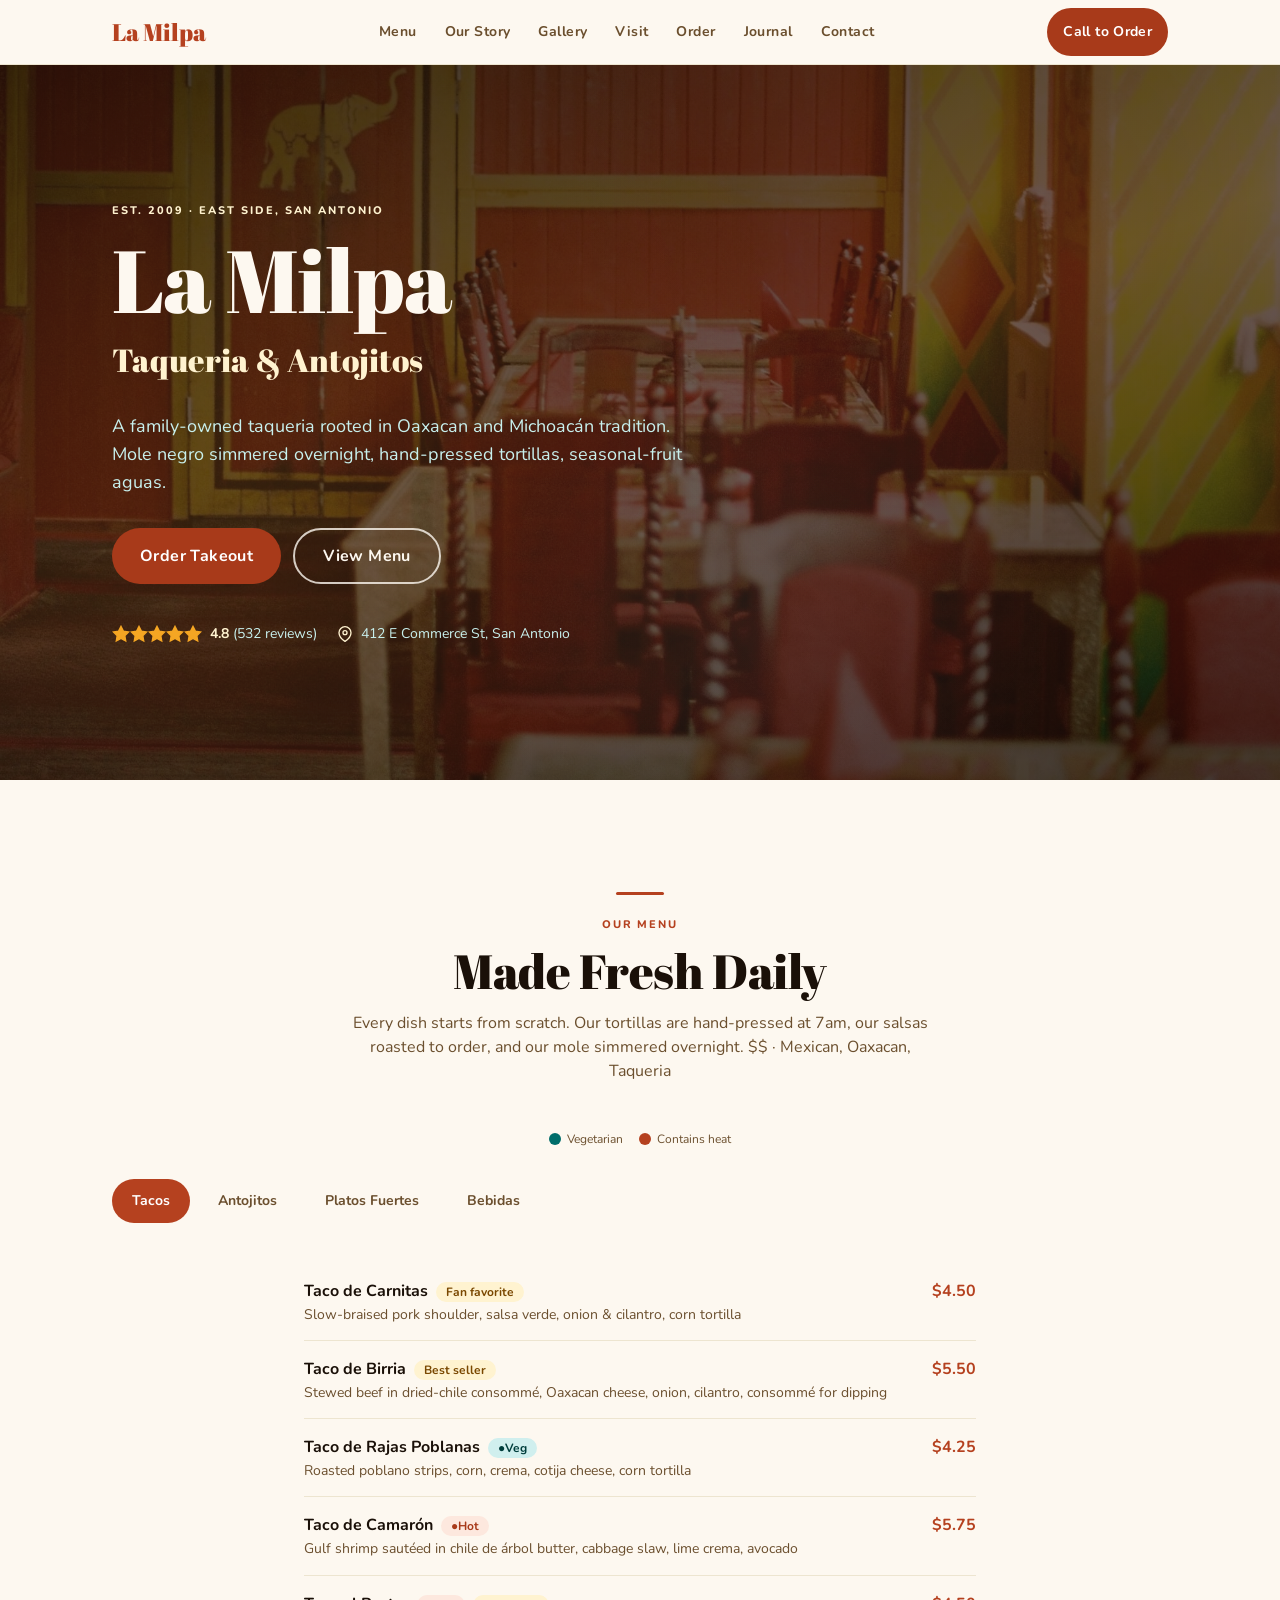
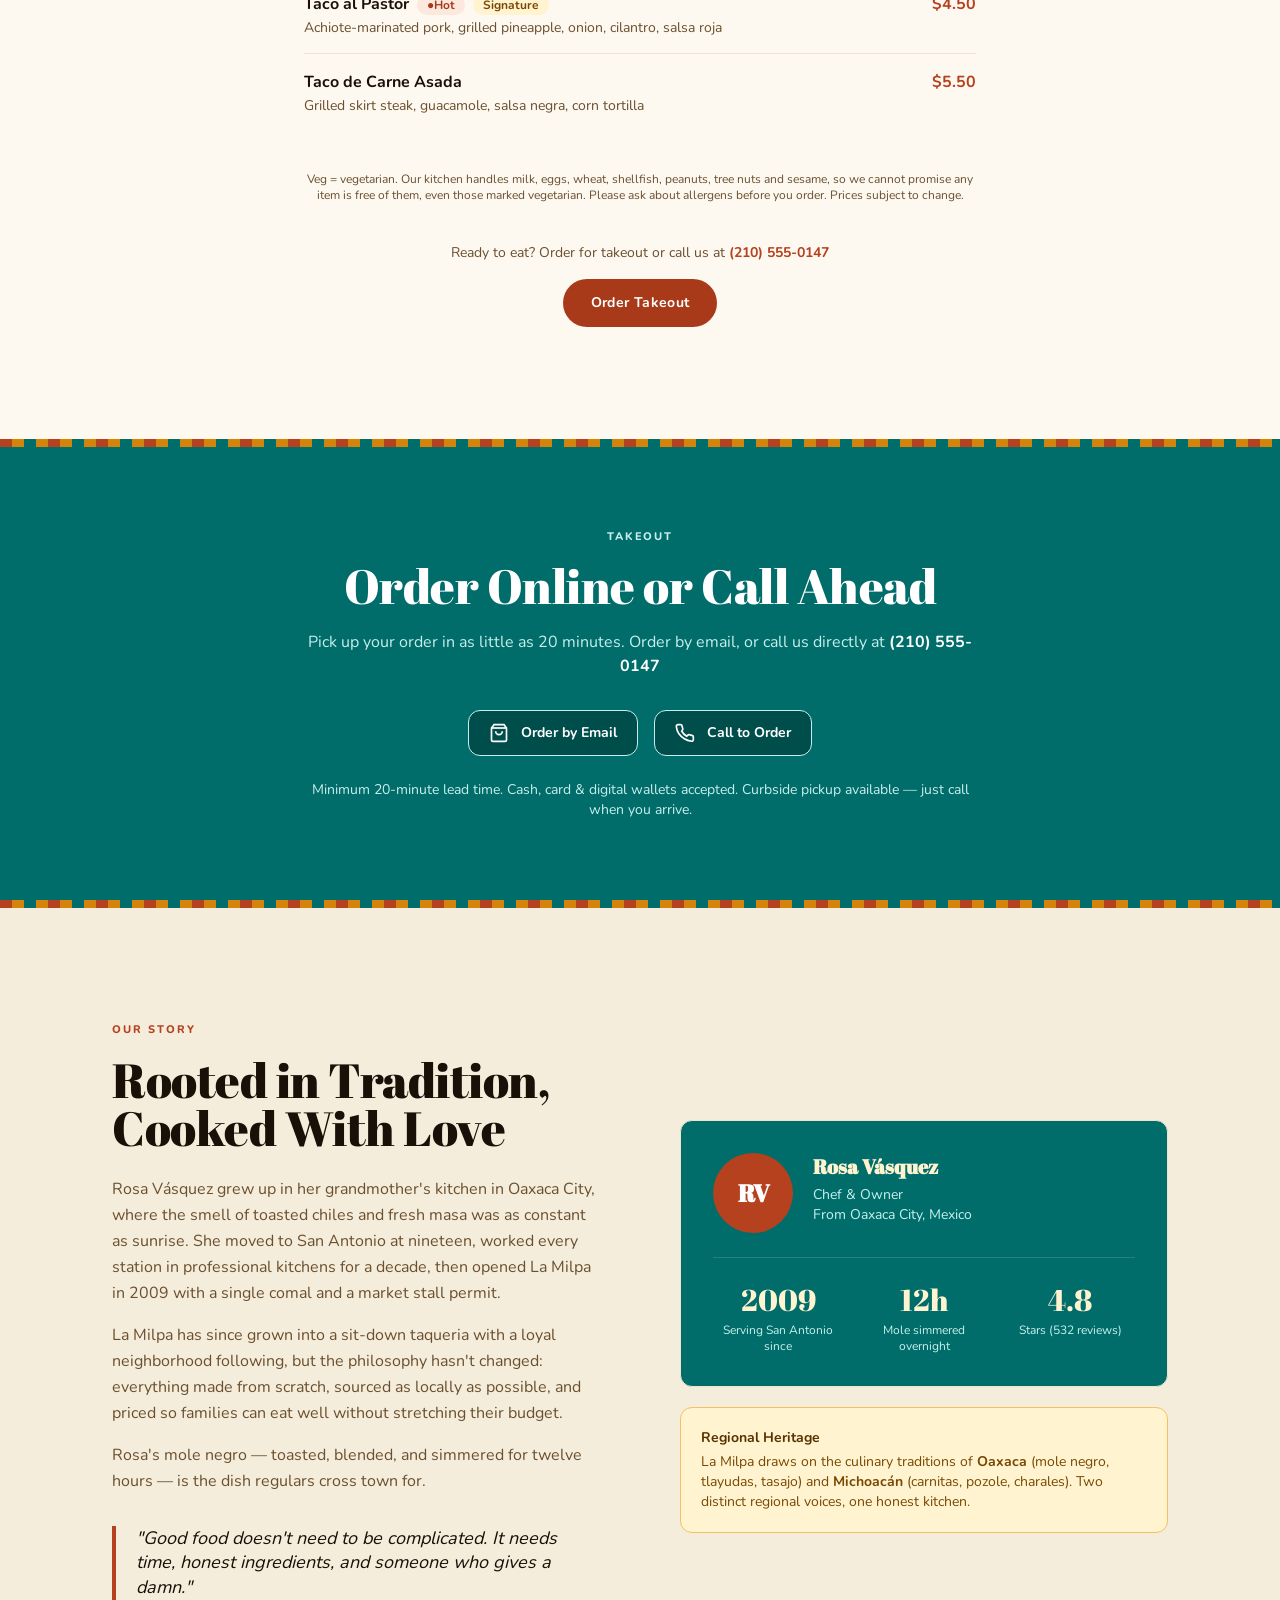
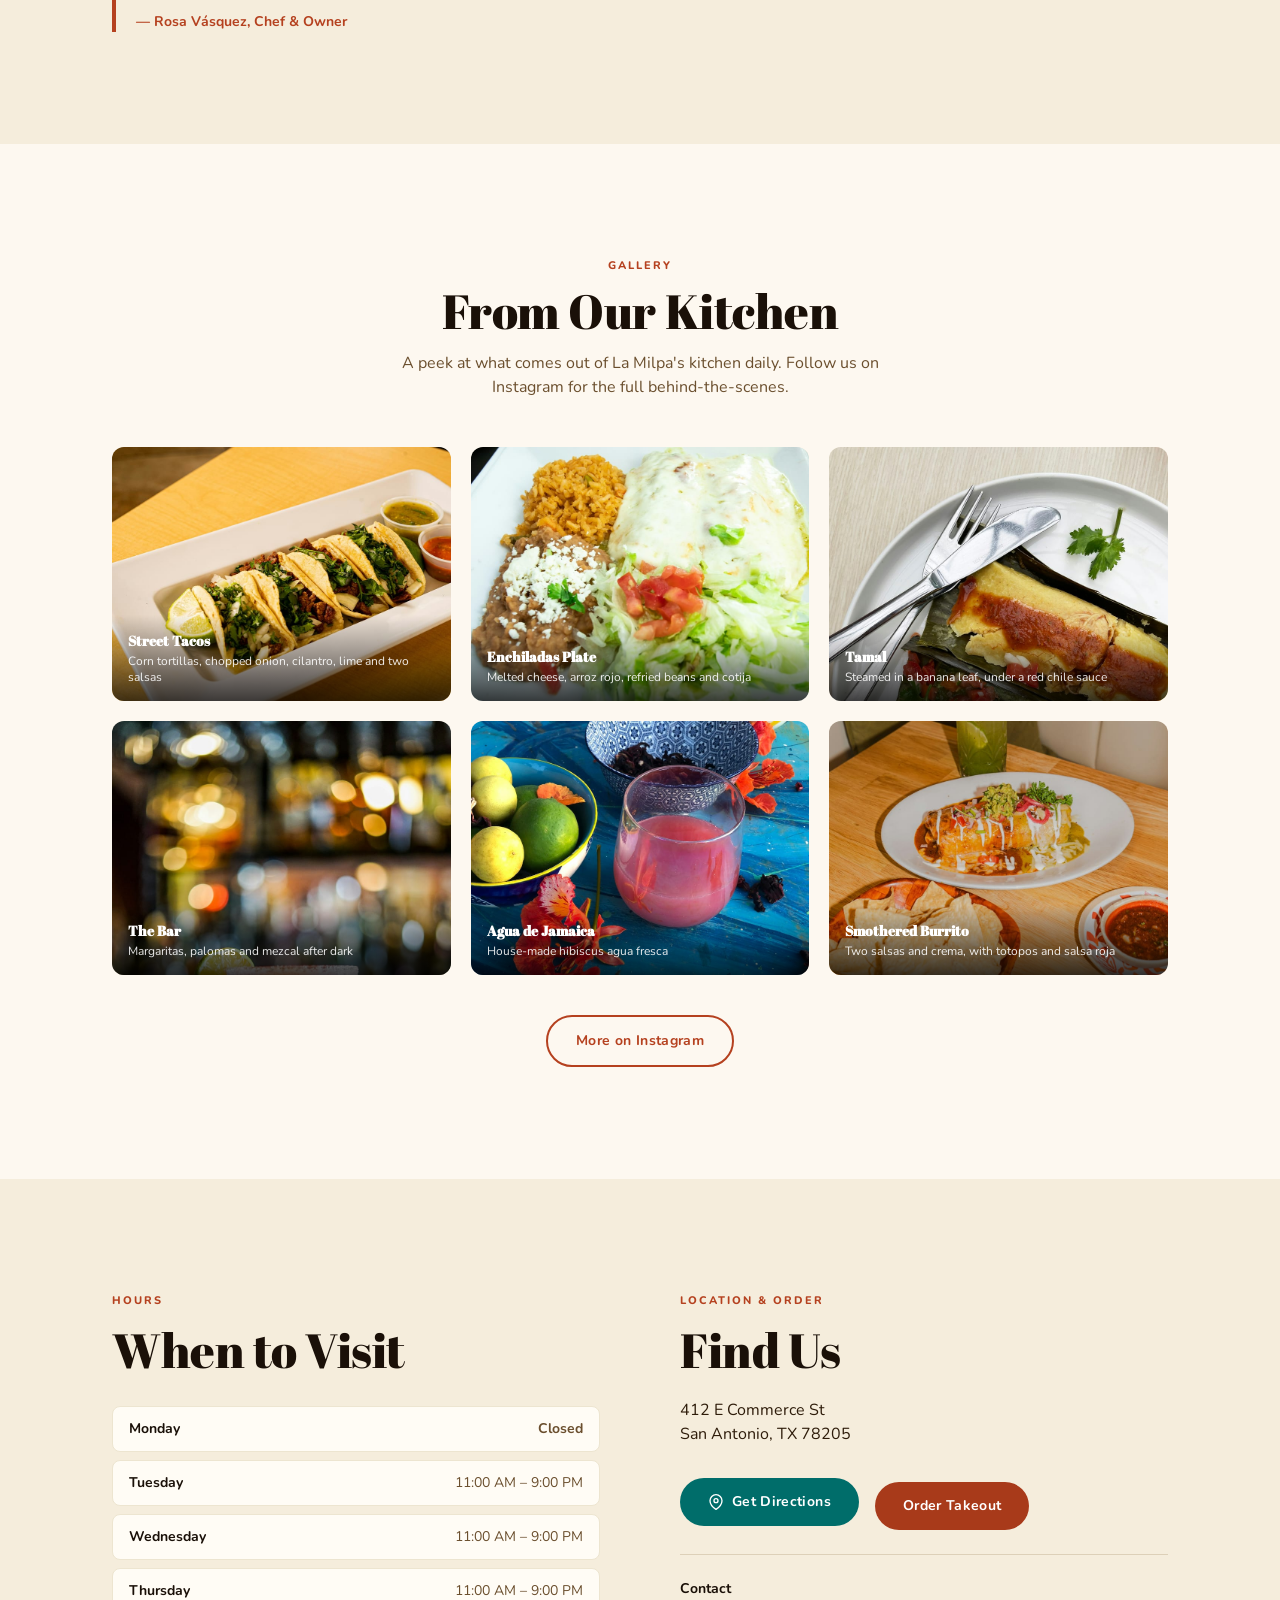
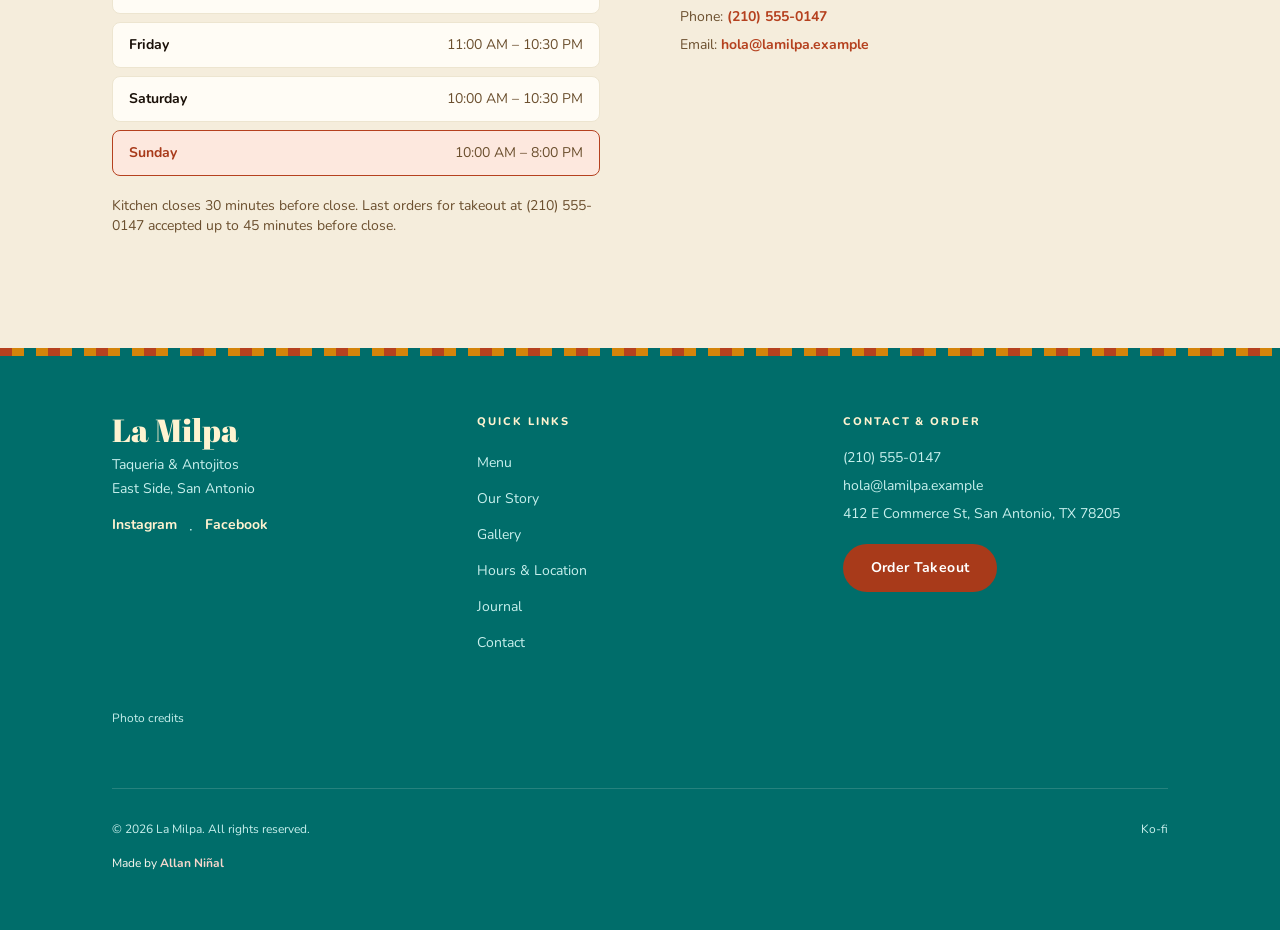
==== index.html @ 8f6e94f3 "Comal HTML edition 1.0.0 Co-Authored-By: Claude Sonnet 5.5 <noreply@anthropic.com> Claude-Session: h" ====
<!DOCTYPE html><html lang="en" class="scroll-smooth"> <head><meta charset="utf-8"><meta name="viewport" content="width=device-width, initial-scale=1, viewport-fit=cover"><meta name="theme-color" content="#006D6A"><meta name="color-scheme" content="light"><title>La Milpa — Taqueria &amp; Antojitos</title><meta name="description" content="A family-owned taqueria rooted in Oaxacan and Michoacán tradition. Mole negro simmered overnight, hand-pressed tortillas, seasonal-fruit aguas."><link rel="canonical" href="https://example.com/"><meta name="robots" content="index, follow"><meta name="author" content="Rosa Vásquez"><!-- Open Graph --><meta property="og:title" content="La Milpa — Taqueria &#38; Antojitos"><meta property="og:description" content="A family-owned taqueria rooted in Oaxacan and Michoacán tradition. Mole negro simmered overnight, hand-pressed tortillas, seasonal-fruit aguas."><meta property="og:url" content="https://example.com/"><meta property="og:type" content="website"><meta property="og:site_name" content="La Milpa"><meta property="og:locale" content="en_US"><meta property="og:image" content="https://example.com/og-image.png"><meta property="og:image:type" content="image/png"><meta property="og:image:width" content="1200"><meta property="og:image:height" content="630"><meta property="og:image:alt" content="La Milpa — Taqueria &#38; Antojitos in San Antonio, Texas"><!-- Twitter / X --><meta name="twitter:card" content="summary_large_image"><meta name="twitter:title" content="La Milpa — Taqueria &#38; Antojitos"><meta name="twitter:description" content="A family-owned taqueria rooted in Oaxacan and Michoacán tradition. Mole negro simmered overnight, hand-pressed tortillas, seasonal-fruit aguas."><meta name="twitter:image" content="https://example.com/og-image.png"><link rel="icon" href="./favicon.svg" type="image/svg+xml"><link rel="apple-touch-icon" href="./favicon.svg"><script type="application/ld+json">{"@context":"https://schema.org","@type":"Restaurant","name":"La Milpa","description":"A family-owned taqueria rooted in Oaxacan and Michoacán tradition. Mole negro simmered overnight, hand-pressed tortillas, seasonal-fruit aguas.","url":"https://example.com/","telephone":"(210) 555-0147","email":"hola@lamilpa.example","servesCuisine":"Mexican, Oaxacan, Taqueria","priceRange":"$$","address":{"@type":"PostalAddress","streetAddress":"412 E Commerce St","addressLocality":"San Antonio","addressRegion":"TX","postalCode":"78205","addressCountry":"US"},"geo":{"@type":"GeoCoordinates","latitude":29.4246,"longitude":-98.4951},"openingHours":["Tu-Th 11:00-21:00","Fr 11:00-22:30","Sa 10:00-22:30","Su 10:00-20:00"],"aggregateRating":{"@type":"AggregateRating","ratingValue":4.8,"reviewCount":532,"bestRating":5},"menu":"https://example.com/#menu","hasMenu":{"@type":"Menu","name":"La Milpa Menu","description":"Tacos, antojitos, platos fuertes, margaritas and aguas frescas","url":"https://example.com/#menu"},"founder":{"@type":"Person","name":"Rosa Vásquez","jobTitle":"Chef & Owner"},"currenciesAccepted":"USD","paymentAccepted":"Cash, Credit Card","amenityFeature":[{"@type":"LocationFeatureSpecification","name":"Takeout","value":true},{"@type":"LocationFeatureSpecification","name":"Dine In","value":true},{"@type":"LocationFeatureSpecification","name":"Wheelchair Accessible","value":true}],"sameAs":["https://instagram.com/lamilpasa","https://facebook.com/lamilpasa"]}</script><link rel="stylesheet" href="./assets/index.BJos-fKC.css"><script type="module">const e=document.querySelectorAll('[role="tab"]'),a=document.querySelectorAll('[role="tabpanel"]');e.forEach(t=>{t.addEventListener("click",()=>{const o=t.getAttribute("aria-controls");e.forEach(c=>c.setAttribute("aria-selected","false")),t.setAttribute("aria-selected","true"),a.forEach(c=>c.classList.add("hidden")),document.getElementById(o||"")?.classList.remove("hidden")})});e.forEach((t,o)=>{t.addEventListener("keydown",r=>{r.key==="ArrowRight"&&(r.preventDefault(),e[(o+1)%e.length].focus(),e[(o+1)%e.length].click()),r.key==="ArrowLeft"&&(r.preventDefault(),e[(o-1+e.length)%e.length].focus(),e[(o-1+e.length)%e.length].click())})});const n=new Date().toLocaleDateString("en-US",{weekday:"long"}),l=document.querySelector(`[data-day="${n}"]`);if(l){l.style.backgroundColor="var(--color-accent-light)",l.style.borderColor="var(--color-accent)";const t=l.querySelector("span:first-child");t&&(t.style.color="var(--color-accent-dark)")}
</script></head> <body class="min-h-screen flex flex-col antialiased"> <header class="sticky top-0 z-50" style="background-color: rgba(253, 248, 240, 0.95); backdrop-filter: blur(8px); border-bottom: 1px solid var(--color-border-light);" data-astro-cid-ctg3m53h> <a href="#main-content" class="skip-link" data-astro-cid-ctg3m53h>Skip to main content</a> <div class="container-x flex items-center justify-between h-16" data-astro-cid-ctg3m53h> <!-- Logo / name --> <a href="./index.html" class="flex items-center gap-2 hover:opacity-80 transition-opacity" style="min-height: 44px;" aria-label="La Milpa — Home" data-astro-cid-ctg3m53h> <span style="font-family: 'Abril Fatface', serif; font-size: 1.5rem; color: var(--color-accent); line-height: 1;" data-astro-cid-ctg3m53h>La Milpa</span> </a> <!-- Desktop nav --> <nav aria-label="Main navigation" class="hidden lg:flex items-center gap-1" data-astro-cid-ctg3m53h> <a href="./menu/index.html" class="nav-link px-3" data-astro-cid-ctg3m53h>Menu</a><a href="./index.html#story" class="nav-link px-3" data-astro-cid-ctg3m53h>Our Story</a><a href="./index.html#gallery" class="nav-link px-3" data-astro-cid-ctg3m53h>Gallery</a><a href="./index.html#hours" class="nav-link px-3" data-astro-cid-ctg3m53h>Visit</a><a href="./index.html#takeout" class="nav-link px-3" data-astro-cid-ctg3m53h>Order</a><a href="./journal/index.html" class="nav-link px-3" data-astro-cid-ctg3m53h>Journal</a><a href="./contact/index.html" class="nav-link px-3" data-astro-cid-ctg3m53h>Contact</a> </nav> <div class="flex items-center gap-2" data-astro-cid-ctg3m53h> <!-- CTA --> <a href="tel:(210) 555-0147" class="btn-primary text-sm" style="padding-left: 1rem; padding-right: 1rem;" data-astro-cid-ctg3m53h>
Call to Order
</a> <!-- Phone menu: works without JavaScript --> <details class="mobile-menu lg:hidden" data-astro-cid-ctg3m53h> <summary aria-label="Menu" data-astro-cid-ctg3m53h>Menu</summary> <nav aria-label="Mobile navigation" data-astro-cid-ctg3m53h> <a href="./menu/index.html" data-astro-cid-ctg3m53h>Menu</a><a href="./index.html#story" data-astro-cid-ctg3m53h>Our Story</a><a href="./index.html#gallery" data-astro-cid-ctg3m53h>Gallery</a><a href="./index.html#hours" data-astro-cid-ctg3m53h>Visit</a><a href="./index.html#takeout" data-astro-cid-ctg3m53h>Order</a><a href="./journal/index.html" data-astro-cid-ctg3m53h>Journal</a><a href="./contact/index.html" data-astro-cid-ctg3m53h>Contact</a> </nav> </details> </div> </div> </header>  <main id="main-content" class="flex-1">  <section id="hero" aria-labelledby="hero-heading" style="background-color: var(--color-hero-bg); color: var(--color-text-on-dark); position: relative; overflow: hidden;"> <!-- Full-bleed photo with a dark overlay for legibility --> <img src="./images/hero.jpg" alt="Inside La Milpa: carved red chairs and painted walls" width="2000" height="1300" fetchpriority="high" decoding="async" style="position:absolute; inset:0; width:100%; height:100%; object-fit:cover;"> <div aria-hidden="true" style="position:absolute; inset:0; background: linear-gradient(160deg, rgba(20,12,8,0.84) 0%, rgba(45,24,16,0.72) 50%, rgba(20,12,8,0.8) 100%);"></div> <!-- Decorative background pattern — talavera-inspired tiles --> <div aria-hidden="true" style="
      position: absolute;
      inset: 0;
      background-image: radial-gradient(circle at 20% 50%, rgba(245, 166, 35, 0.08) 0%, transparent 50%),
                        radial-gradient(circle at 80% 20%, rgba(201, 77, 42, 0.08) 0%, transparent 40%),
                        radial-gradient(circle at 60% 80%, rgba(253, 248, 240, 0.05) 0%, transparent 30%);
      pointer-events: none;
    "></div> <!-- Tile divider top --> <div class="tile-divider" aria-hidden="true"></div> <div class="container-x py-24 sm:py-32 relative"> <div class="max-w-3xl"> <!-- Eyebrow --> <p class="label-eyebrow-light mb-4" id="hero-eyebrow">
Est. 2009 &middot; East Side, San Antonio </p> <!-- Main heading --> <h1 id="hero-heading" style="font-family: 'Abril Fatface', serif; font-size: clamp(3rem, 8vw, 5.5rem); line-height: 1.0; color: #FDF8F0;"> La Milpa </h1> <!-- Tagline --> <p style="font-family: 'Abril Fatface', serif; font-size: clamp(1.25rem, 3vw, 2rem); color: var(--color-marigold-light); margin-top: 0.5rem;"> Taqueria &amp; Antojitos </p> <!-- Description --> <p class="mt-6 text-base sm:text-lg leading-relaxed max-w-xl" style="color: var(--color-text-muted-on-dark);"> A family-owned taqueria rooted in Oaxacan and Michoacán tradition. Mole negro simmered overnight, hand-pressed tortillas, seasonal-fruit aguas. </p> <!-- CTAs --> <div class="mt-8 flex flex-wrap gap-3"> <a href="./index.html#takeout" class="btn-primary text-base">
Order Takeout
</a> <a href="./menu/index.html" class="btn-ghost-light text-base">
View Menu
</a> </div> <!-- Rating strip --> <div class="mt-10 flex flex-wrap items-center gap-5"> <div class="flex items-center gap-2"> <div class="flex" aria-hidden="true"> <svg width="18" height="18" viewBox="0 0 24 24" fill="#F5A623" stroke="#F5A623" stroke-width="2" aria-hidden="true"> <polygon points="12 2 15.09 8.26 22 9.27 17 14.14 18.18 21.02 12 17.77 5.82 21.02 7 14.14 2 9.27 8.91 8.26 12 2"></polygon> </svg><svg width="18" height="18" viewBox="0 0 24 24" fill="#F5A623" stroke="#F5A623" stroke-width="2" aria-hidden="true"> <polygon points="12 2 15.09 8.26 22 9.27 17 14.14 18.18 21.02 12 17.77 5.82 21.02 7 14.14 2 9.27 8.91 8.26 12 2"></polygon> </svg><svg width="18" height="18" viewBox="0 0 24 24" fill="#F5A623" stroke="#F5A623" stroke-width="2" aria-hidden="true"> <polygon points="12 2 15.09 8.26 22 9.27 17 14.14 18.18 21.02 12 17.77 5.82 21.02 7 14.14 2 9.27 8.91 8.26 12 2"></polygon> </svg><svg width="18" height="18" viewBox="0 0 24 24" fill="#F5A623" stroke="#F5A623" stroke-width="2" aria-hidden="true"> <polygon points="12 2 15.09 8.26 22 9.27 17 14.14 18.18 21.02 12 17.77 5.82 21.02 7 14.14 2 9.27 8.91 8.26 12 2"></polygon> </svg><svg width="18" height="18" viewBox="0 0 24 24" fill="#F5A623" stroke="#F5A623" stroke-width="2" aria-hidden="true"> <polygon points="12 2 15.09 8.26 22 9.27 17 14.14 18.18 21.02 12 17.77 5.82 21.02 7 14.14 2 9.27 8.91 8.26 12 2"></polygon> </svg> </div> <span class="text-sm font-bold" style="color: var(--color-marigold-light);" aria-label="Rated 4.8 out of 5 stars"> 4.8 <span class="font-normal" style="color: var(--color-text-muted-on-dark);">(532 reviews)</span> </span> </div> <div class="flex items-center gap-2"> <svg width="16" height="16" viewBox="0 0 24 24" fill="none" stroke="currentColor" stroke-width="2" aria-hidden="true" style="color: var(--color-marigold-light);"> <path d="M21 10c0 7-9 13-9 13s-9-6-9-13a9 9 0 0 1 18 0z"></path> <circle cx="12" cy="10" r="3"></circle> </svg> <span class="text-sm" style="color: var(--color-text-muted-on-dark);">412 E Commerce St, San Antonio</span> </div> </div> </div> </div> <!-- Tile divider bottom --> <div class="tile-divider" aria-hidden="true"></div> </section> <section id="menu" aria-labelledby="menu-heading" class="section-gap" style="background-color: var(--color-bg);"> <div class="container-x"> <!-- Section header --> <div class="text-center mb-12"> <span class="taco-rule mx-auto"></span> <p class="label-eyebrow mb-3">Our Menu</p> <h2 id="menu-heading" class="text-4xl sm:text-5xl" style="font-family: 'Abril Fatface', serif; color: var(--color-text);">
Made Fresh Daily
</h2> <p class="mt-4 text-base max-w-xl mx-auto" style="color: var(--color-text-muted);">
Every dish starts from scratch. Our tortillas are hand-pressed at 7am, our salsas roasted to order, and our mole simmered overnight. $$ &middot; Mexican, Oaxacan, Taqueria </p> </div> <!-- Legend --> <div class="flex flex-wrap justify-center gap-4 mb-8 text-xs" style="color: var(--color-text-muted);"> <span class="flex items-center gap-1.5"> <span aria-hidden="true" class="w-3 h-3 rounded-full inline-block" style="background-color: var(--color-teal);"></span>
Vegetarian
</span> <span class="flex items-center gap-1.5"> <span aria-hidden="true" class="w-3 h-3 rounded-full inline-block" style="background-color: var(--color-accent);"></span>
Contains heat
</span> </div> <!-- Tab navigation --> <div class="flex overflow-x-auto gap-2 pb-2 mb-8 scrollbar-hide" role="tablist" aria-label="Menu categories"> <button class="tab-btn" role="tab" id="tab-tacos" aria-controls="panel-tacos" aria-selected="true" data-category="tacos"> Tacos </button><button class="tab-btn" role="tab" id="tab-antojitos" aria-controls="panel-antojitos" aria-selected="false" data-category="antojitos"> Antojitos </button><button class="tab-btn" role="tab" id="tab-mains" aria-controls="panel-mains" aria-selected="false" data-category="mains"> Platos Fuertes </button><button class="tab-btn" role="tab" id="tab-drinks" aria-controls="panel-drinks" aria-selected="false" data-category="drinks"> Bebidas </button> </div> <!-- Menu panels --> <div> <div role="tabpanel" id="panel-tacos" aria-labelledby="tab-tacos" class=""> <ul class="max-w-2xl mx-auto"> <li class="menu-item"> <div class="flex-1 min-w-0"> <div class="flex flex-wrap items-baseline gap-2"> <span class="font-bold text-base" style="color: var(--color-text);">Taco de Carnitas</span>   <span class="badge badge-marigold">Fan favorite</span> </div> <p class="mt-0.5 text-sm leading-snug" style="color: var(--color-text-muted);">Slow-braised pork shoulder, salsa verde, onion &amp; cilantro, corn tortilla</p> </div> <span class="font-bold text-base flex-shrink-0" style="color: var(--color-accent);">$4.50</span> </li><li class="menu-item"> <div class="flex-1 min-w-0"> <div class="flex flex-wrap items-baseline gap-2"> <span class="font-bold text-base" style="color: var(--color-text);">Taco de Birria</span>   <span class="badge badge-marigold">Best seller</span> </div> <p class="mt-0.5 text-sm leading-snug" style="color: var(--color-text-muted);">Stewed beef in dried-chile consommé, Oaxacan cheese, onion, cilantro, consommé for dipping</p> </div> <span class="font-bold text-base flex-shrink-0" style="color: var(--color-accent);">$5.50</span> </li><li class="menu-item"> <div class="flex-1 min-w-0"> <div class="flex flex-wrap items-baseline gap-2"> <span class="font-bold text-base" style="color: var(--color-text);">Taco de Rajas Poblanas</span> <span class="badge badge-teal" aria-label="Vegetarian"> <span aria-hidden="true">&#x25CF;</span> Veg
</span>   </div> <p class="mt-0.5 text-sm leading-snug" style="color: var(--color-text-muted);">Roasted poblano strips, corn, crema, cotija cheese, corn tortilla</p> </div> <span class="font-bold text-base flex-shrink-0" style="color: var(--color-accent);">$4.25</span> </li><li class="menu-item"> <div class="flex-1 min-w-0"> <div class="flex flex-wrap items-baseline gap-2"> <span class="font-bold text-base" style="color: var(--color-text);">Taco de Camarón</span>  <span class="badge badge-accent" aria-label="Spicy"> <span aria-hidden="true">&#x25CF;</span> Hot
</span>  </div> <p class="mt-0.5 text-sm leading-snug" style="color: var(--color-text-muted);">Gulf shrimp sautéed in chile de árbol butter, cabbage slaw, lime crema, avocado</p> </div> <span class="font-bold text-base flex-shrink-0" style="color: var(--color-accent);">$5.75</span> </li><li class="menu-item"> <div class="flex-1 min-w-0"> <div class="flex flex-wrap items-baseline gap-2"> <span class="font-bold text-base" style="color: var(--color-text);">Taco al Pastor</span>  <span class="badge badge-accent" aria-label="Spicy"> <span aria-hidden="true">&#x25CF;</span> Hot
</span> <span class="badge badge-marigold">Signature</span> </div> <p class="mt-0.5 text-sm leading-snug" style="color: var(--color-text-muted);">Achiote-marinated pork, grilled pineapple, onion, cilantro, salsa roja</p> </div> <span class="font-bold text-base flex-shrink-0" style="color: var(--color-accent);">$4.50</span> </li><li class="menu-item"> <div class="flex-1 min-w-0"> <div class="flex flex-wrap items-baseline gap-2"> <span class="font-bold text-base" style="color: var(--color-text);">Taco de Carne Asada</span>    </div> <p class="mt-0.5 text-sm leading-snug" style="color: var(--color-text-muted);">Grilled skirt steak, guacamole, salsa negra, corn tortilla</p> </div> <span class="font-bold text-base flex-shrink-0" style="color: var(--color-accent);">$5.50</span> </li> </ul> </div><div role="tabpanel" id="panel-antojitos" aria-labelledby="tab-antojitos" class="hidden"> <ul class="max-w-2xl mx-auto"> <li class="menu-item"> <div class="flex-1 min-w-0"> <div class="flex flex-wrap items-baseline gap-2"> <span class="font-bold text-base" style="color: var(--color-text);">Tlayuda Oaxaqueña</span>   <span class="badge badge-marigold">Signature</span> </div> <p class="mt-0.5 text-sm leading-snug" style="color: var(--color-text-muted);">Large crisp tortilla, black bean paste, Oaxacan quesillo, tasajo, avocado, salsa</p> </div> <span class="font-bold text-base flex-shrink-0" style="color: var(--color-accent);">$14.00</span> </li><li class="menu-item"> <div class="flex-1 min-w-0"> <div class="flex flex-wrap items-baseline gap-2"> <span class="font-bold text-base" style="color: var(--color-text);">Quesadilla de Flor de Calabaza</span> <span class="badge badge-teal" aria-label="Vegetarian"> <span aria-hidden="true">&#x25CF;</span> Veg
</span>   </div> <p class="mt-0.5 text-sm leading-snug" style="color: var(--color-text-muted);">Squash blossom &amp; epazote quesadilla, handmade flour tortilla, salsa verde</p> </div> <span class="font-bold text-base flex-shrink-0" style="color: var(--color-accent);">$10.50</span> </li><li class="menu-item"> <div class="flex-1 min-w-0"> <div class="flex flex-wrap items-baseline gap-2"> <span class="font-bold text-base" style="color: var(--color-text);">Sopes de Chorizo</span>    </div> <p class="mt-0.5 text-sm leading-snug" style="color: var(--color-text-muted);">Three thick corn masa sopes, house chorizo, refried beans, crema, cotija, pickled jalapeño</p> </div> <span class="font-bold text-base flex-shrink-0" style="color: var(--color-accent);">$11.00</span> </li><li class="menu-item"> <div class="flex-1 min-w-0"> <div class="flex flex-wrap items-baseline gap-2"> <span class="font-bold text-base" style="color: var(--color-text);">Gorditas de Chicharrón</span>  <span class="badge badge-accent" aria-label="Spicy"> <span aria-hidden="true">&#x25CF;</span> Hot
</span>  </div> <p class="mt-0.5 text-sm leading-snug" style="color: var(--color-text-muted);">Twice-fried masa pockets filled with pork rinds in salsa verde, queso fresco</p> </div> <span class="font-bold text-base flex-shrink-0" style="color: var(--color-accent);">$10.00</span> </li><li class="menu-item"> <div class="flex-1 min-w-0"> <div class="flex flex-wrap items-baseline gap-2"> <span class="font-bold text-base" style="color: var(--color-text);">Elotes Estilo La Milpa</span> <span class="badge badge-teal" aria-label="Vegetarian"> <span aria-hidden="true">&#x25CF;</span> Veg
</span>  <span class="badge badge-marigold">Summer special</span> </div> <p class="mt-0.5 text-sm leading-snug" style="color: var(--color-text-muted);">Grilled corn on the cob, chipotle mayo, cotija, chile piquín, lime — two per order</p> </div> <span class="font-bold text-base flex-shrink-0" style="color: var(--color-accent);">$7.50</span> </li><li class="menu-item"> <div class="flex-1 min-w-0"> <div class="flex flex-wrap items-baseline gap-2"> <span class="font-bold text-base" style="color: var(--color-text);">Guacamole y Totopos</span> <span class="badge badge-teal" aria-label="Vegetarian"> <span aria-hidden="true">&#x25CF;</span> Veg
</span>   </div> <p class="mt-0.5 text-sm leading-snug" style="color: var(--color-text-muted);">Chunky house guacamole, hand-fried totopos, pico de gallo</p> </div> <span class="font-bold text-base flex-shrink-0" style="color: var(--color-accent);">$9.00</span> </li> </ul> </div><div role="tabpanel" id="panel-mains" aria-labelledby="tab-mains" class="hidden"> <ul class="max-w-2xl mx-auto"> <li class="menu-item"> <div class="flex-1 min-w-0"> <div class="flex flex-wrap items-baseline gap-2"> <span class="font-bold text-base" style="color: var(--color-text);">Mole Negro con Pollo</span>   <span class="badge badge-marigold">House specialty</span> </div> <p class="mt-0.5 text-sm leading-snug" style="color: var(--color-text-muted);">Braised chicken thigh in 12-hour Oaxacan black mole, arroz rojo, black beans, corn tortillas</p> </div> <span class="font-bold text-base flex-shrink-0" style="color: var(--color-accent);">$19.00</span> </li><li class="menu-item"> <div class="flex-1 min-w-0"> <div class="flex flex-wrap items-baseline gap-2"> <span class="font-bold text-base" style="color: var(--color-text);">Enchiladas Suizas</span>    </div> <p class="mt-0.5 text-sm leading-snug" style="color: var(--color-text-muted);">Corn tortillas filled with pulled chicken, tomatillo cream sauce, Oaxacan cheese, sour cream</p> </div> <span class="font-bold text-base flex-shrink-0" style="color: var(--color-accent);">$16.50</span> </li><li class="menu-item"> <div class="flex-1 min-w-0"> <div class="flex flex-wrap items-baseline gap-2"> <span class="font-bold text-base" style="color: var(--color-text);">Pozole Rojo</span>  <span class="badge badge-accent" aria-label="Spicy"> <span aria-hidden="true">&#x25CF;</span> Hot
</span>  </div> <p class="mt-0.5 text-sm leading-snug" style="color: var(--color-text-muted);">Traditional pork and hominy soup, dried red chiles, garnished with cabbage, radish &amp; oregano</p> </div> <span class="font-bold text-base flex-shrink-0" style="color: var(--color-accent);">$14.00</span> </li><li class="menu-item"> <div class="flex-1 min-w-0"> <div class="flex flex-wrap items-baseline gap-2"> <span class="font-bold text-base" style="color: var(--color-text);">Camarones a la Diabla</span>  <span class="badge badge-accent" aria-label="Spicy"> <span aria-hidden="true">&#x25CF;</span> Hot
</span> <span class="badge badge-marigold">Extra hot</span> </div> <p class="mt-0.5 text-sm leading-snug" style="color: var(--color-text-muted);">Gulf shrimp in fiery chile de árbol &amp; tomato sauce, steamed rice, corn tortillas</p> </div> <span class="font-bold text-base flex-shrink-0" style="color: var(--color-accent);">$20.50</span> </li><li class="menu-item"> <div class="flex-1 min-w-0"> <div class="flex flex-wrap items-baseline gap-2"> <span class="font-bold text-base" style="color: var(--color-text);">Plato Vegetariano</span> <span class="badge badge-teal" aria-label="Vegetarian"> <span aria-hidden="true">&#x25CF;</span> Veg
</span>   </div> <p class="mt-0.5 text-sm leading-snug" style="color: var(--color-text-muted);">Charred seasonal vegetables, black bean purée, calabacitas con epazote, corn tortillas, crema</p> </div> <span class="font-bold text-base flex-shrink-0" style="color: var(--color-accent);">$15.00</span> </li> </ul> </div><div role="tabpanel" id="panel-drinks" aria-labelledby="tab-drinks" class="hidden"> <ul class="max-w-2xl mx-auto"> <li class="menu-item"> <div class="flex-1 min-w-0"> <div class="flex flex-wrap items-baseline gap-2"> <span class="font-bold text-base" style="color: var(--color-text);">Margarita Clásica</span>    </div> <p class="mt-0.5 text-sm leading-snug" style="color: var(--color-text-muted);">Blanco tequila, fresh lime juice, triple sec, Himalayan salt rim — rocks or blended</p> </div> <span class="font-bold text-base flex-shrink-0" style="color: var(--color-accent);">$10.00</span> </li><li class="menu-item"> <div class="flex-1 min-w-0"> <div class="flex flex-wrap items-baseline gap-2"> <span class="font-bold text-base" style="color: var(--color-text);">Mezcal Negroni Rojo</span>   <span class="badge badge-marigold">Bar favorite</span> </div> <p class="mt-0.5 text-sm leading-snug" style="color: var(--color-text-muted);">Joven mezcal, bitter aperitivo, sweet vermouth, orange peel — silky smoke-forward sipper</p> </div> <span class="font-bold text-base flex-shrink-0" style="color: var(--color-accent);">$13.00</span> </li><li class="menu-item"> <div class="flex-1 min-w-0"> <div class="flex flex-wrap items-baseline gap-2"> <span class="font-bold text-base" style="color: var(--color-text);">Paloma de Hibisco</span>    </div> <p class="mt-0.5 text-sm leading-snug" style="color: var(--color-text-muted);">Reposado tequila, house-made hibiscus syrup, grapefruit juice, soda, chile rim</p> </div> <span class="font-bold text-base flex-shrink-0" style="color: var(--color-accent);">$12.00</span> </li><li class="menu-item"> <div class="flex-1 min-w-0"> <div class="flex flex-wrap items-baseline gap-2"> <span class="font-bold text-base" style="color: var(--color-text);">Agua de Jamaica</span> <span class="badge badge-teal" aria-label="Vegetarian"> <span aria-hidden="true">&#x25CF;</span> Veg
</span>   </div> <p class="mt-0.5 text-sm leading-snug" style="color: var(--color-text-muted);">House-made hibiscus flower agua fresca, cane sugar, fresh lime — no alcohol</p> </div> <span class="font-bold text-base flex-shrink-0" style="color: var(--color-accent);">$4.00</span> </li><li class="menu-item"> <div class="flex-1 min-w-0"> <div class="flex flex-wrap items-baseline gap-2"> <span class="font-bold text-base" style="color: var(--color-text);">Agua de Tamarindo</span> <span class="badge badge-teal" aria-label="Vegetarian"> <span aria-hidden="true">&#x25CF;</span> Veg
</span>   </div> <p class="mt-0.5 text-sm leading-snug" style="color: var(--color-text-muted);">Fresh tamarind agua fresca, piloncillo, lime — no alcohol</p> </div> <span class="font-bold text-base flex-shrink-0" style="color: var(--color-accent);">$4.00</span> </li><li class="menu-item"> <div class="flex-1 min-w-0"> <div class="flex flex-wrap items-baseline gap-2"> <span class="font-bold text-base" style="color: var(--color-text);">Horchata</span> <span class="badge badge-teal" aria-label="Vegetarian"> <span aria-hidden="true">&#x25CF;</span> Veg
</span>   </div> <p class="mt-0.5 text-sm leading-snug" style="color: var(--color-text-muted);">Traditional rice &amp; cinnamon agua fresca, served cold — no alcohol</p> </div> <span class="font-bold text-base flex-shrink-0" style="color: var(--color-accent);">$4.00</span> </li><li class="menu-item"> <div class="flex-1 min-w-0"> <div class="flex flex-wrap items-baseline gap-2"> <span class="font-bold text-base" style="color: var(--color-text);">Mexican Lager</span>    </div> <p class="mt-0.5 text-sm leading-snug" style="color: var(--color-text-muted);">Mexican lager, 12 oz bottle, served with lime</p> </div> <span class="font-bold text-base flex-shrink-0" style="color: var(--color-accent);">$5.50</span> </li><li class="menu-item"> <div class="flex-1 min-w-0"> <div class="flex flex-wrap items-baseline gap-2"> <span class="font-bold text-base" style="color: var(--color-text);">Mexican Fruit Soda</span> <span class="badge badge-teal" aria-label="Vegetarian"> <span aria-hidden="true">&#x25CF;</span> Veg
</span>   </div> <p class="mt-0.5 text-sm leading-snug" style="color: var(--color-text-muted);">Tamarindo, Mandarina, or Toronja — 12.5 oz glass bottle</p> </div> <span class="font-bold text-base flex-shrink-0" style="color: var(--color-accent);">$3.50</span> </li> </ul> </div> </div> <p class="mt-10 text-xs text-center max-w-2xl mx-auto" style="color: var(--color-text-muted);">
Veg = vegetarian. Our kitchen handles milk, eggs, wheat, shellfish, peanuts, tree nuts and sesame, so we cannot promise any item is free of them, even those marked vegetarian. Please ask about allergens before you order. Prices subject to change.
</p> <!-- Takeout CTA --> <div class="mt-10 text-center"> <p class="text-sm mb-4" style="color: var(--color-text-muted);">Ready to eat? Order for takeout or call us at <a href="tel:(210) 555-0147" class="font-bold hover:opacity-80" style="color: var(--color-accent);">(210) 555-0147</a></p> <a href="./index.html#takeout" class="btn-primary">
Order Takeout
</a> </div> </div> </section>  <section id="takeout" aria-labelledby="takeout-heading" style="background-color: #006D6A;"> <div class="tile-divider" aria-hidden="true"></div> <div class="container-x py-16 sm:py-20"> <div class="max-w-2xl mx-auto text-center"> <p class="mb-4" style="font-family: 'Nunito', sans-serif; font-size: 0.6875rem; font-weight: 800; letter-spacing: 0.18em; text-transform: uppercase; color: #C8EEEC;">Takeout</p> <h2 id="takeout-heading" class="text-4xl sm:text-5xl" style="font-family: 'Abril Fatface', serif; color: #FFFFFF;">
Order Online or Call Ahead
</h2> <p class="mt-5 text-base" style="color: #C8EEEC;">
Pick up your order in as little as 20 minutes. Order by email, or call us directly at <a href="tel:(210) 555-0147" class="font-bold hover:opacity-80" style="color: #FFFFFF;">(210) 555-0147</a> </p> <!-- Platform badges --> <div class="mt-8 flex flex-wrap justify-center gap-4"> <a href="mailto:hola@lamilpa.example?subject=Takeout%20order" class="inline-flex items-center gap-3 px-5 py-3 rounded-xl font-bold text-sm hover:opacity-90 transition-opacity" style="background-color: #004E4C; color: #FFFFFF; border: 1px solid #C8EEEC; min-height: 44px;"> <svg width="20" height="20" viewBox="0 0 24 24" fill="none" stroke="currentColor" stroke-width="2" aria-hidden="true"> <path d="M6 2L3 6v14a2 2 0 0 0 2 2h14a2 2 0 0 0 2-2V6l-3-4z"></path> <line x1="3" y1="6" x2="21" y2="6"></line> <path d="M16 10a4 4 0 0 1-8 0"></path> </svg>
Order by Email
</a> <a href="tel:(210) 555-0147" class="inline-flex items-center gap-3 px-5 py-3 rounded-xl font-bold text-sm hover:opacity-90 transition-opacity" style="background-color: #004E4C; color: #FFFFFF; border: 1px solid #C8EEEC; min-height: 44px;"> <svg width="20" height="20" viewBox="0 0 24 24" fill="none" stroke="currentColor" stroke-width="2" aria-hidden="true"> <path d="M22 16.92v3a2 2 0 0 1-2.18 2 19.79 19.79 0 0 1-8.63-3.07A19.5 19.5 0 0 1 4.69 13a19.79 19.79 0 0 1-3.07-8.67A2 2 0 0 1 3.56 2h3a2 2 0 0 1 2 1.72c.127.96.361 1.903.7 2.81a2 2 0 0 1-.45 2.11L8.09 9.91a16 16 0 0 0 6 6l1.27-1.27a2 2 0 0 1 2.11-.45c.907.339 1.85.573 2.81.7A2 2 0 0 1 22 16.92z"></path> </svg>
Call to Order
</a> </div> <p class="mt-6 text-sm" style="color: #C8EEEC;">
Minimum 20-minute lead time. Cash, card &amp; digital wallets accepted. Curbside pickup available — just call when you arrive.
</p> </div> </div> <div class="tile-divider" aria-hidden="true"></div> </section> <section id="story" aria-labelledby="story-heading" class="section-gap" style="background-color: var(--color-surface-2);"> <div class="container-x"> <div class="grid grid-cols-1 lg:grid-cols-2 gap-14 lg:gap-20 items-center"> <!-- Text --> <div> <p class="label-eyebrow mb-4">Our Story</p> <h2 id="story-heading" class="text-4xl sm:text-5xl leading-tight" style="font-family: 'Abril Fatface', serif; color: var(--color-text);">
Rooted in Tradition,<br>Cooked With Love
</h2> <div class="mt-6 space-y-4 text-base leading-relaxed" style="color: var(--color-text-muted);"> <p>Rosa Vásquez grew up in her grandmother&#39;s kitchen in Oaxaca City, where the smell of toasted chiles and fresh masa was as constant as sunrise. She moved to San Antonio at nineteen, worked every station in professional kitchens for a decade, then opened La Milpa in 2009 with a single comal and a market stall permit.</p><p>La Milpa has since grown into a sit-down taqueria with a loyal neighborhood following, but the philosophy hasn&#39;t changed: everything made from scratch, sourced as locally as possible, and priced so families can eat well without stretching their budget.</p><p>Rosa&#39;s mole negro — toasted, blended, and simmered for twelve hours — is the dish regulars cross town for.</p> </div> <blockquote class="mt-8 border-l-4 pl-5" style="border-color: var(--color-accent);"> <p class="text-lg italic leading-snug" style="color: var(--color-text);">"Good food doesn&#39;t need to be complicated. It needs time, honest ingredients, and someone who gives a damn."</p> <footer class="mt-3 text-sm font-bold" style="color: var(--color-accent);">
— Rosa Vásquez, Chef &amp; Owner </footer> </blockquote> </div> <!-- Visual card --> <div> <!-- Chef info card --> <div class="card p-8" style="background-color: var(--color-hero-bg); color: var(--color-text-on-dark);"> <div class="flex items-start gap-5 mb-6"> <!-- Avatar placeholder --> <div class="w-20 h-20 rounded-full flex-shrink-0 flex items-center justify-center text-2xl font-bold" style="background-color: var(--color-accent); color: #fff; font-family: 'Abril Fatface', serif;" aria-hidden="true"> RV </div> <div> <p class="text-xl font-bold" style="font-family: 'Abril Fatface', serif; color: var(--color-marigold-light);">Rosa Vásquez</p> <p class="text-sm mt-1" style="color: var(--color-text-muted-on-dark);">Chef &amp; Owner</p> <p class="text-sm" style="color: var(--color-text-muted-on-dark);">From Oaxaca City, Mexico</p> </div> </div> <!-- Stats --> <div class="grid grid-cols-3 gap-4 pt-6" style="border-top: 1px solid rgba(253,248,240,0.15);"> <div class="text-center"> <p class="text-3xl" style="font-family: 'Abril Fatface', serif; color: var(--color-marigold-light);">2009</p> <p class="text-xs mt-1" style="color: var(--color-text-muted-on-dark);">Serving San Antonio since</p> </div> <div class="text-center"> <p class="text-3xl" style="font-family: 'Abril Fatface', serif; color: var(--color-marigold-light);">12h</p> <p class="text-xs mt-1" style="color: var(--color-text-muted-on-dark);">Mole simmered overnight</p> </div> <div class="text-center"> <p class="text-3xl" style="font-family: 'Abril Fatface', serif; color: var(--color-marigold-light);">4.8</p> <p class="text-xs mt-1" style="color: var(--color-text-muted-on-dark);">Stars (532 reviews)</p> </div> </div> </div> <!-- Regional roots callout --> <div class="mt-5 p-5 rounded-xl" style="background-color: var(--color-marigold-light); border: 1px solid #F5C060;"> <p class="text-sm font-bold mb-1" style="color: #5A3200;">Regional Heritage</p> <p class="text-sm" style="color: #7A4800;">La Milpa draws on the culinary traditions of <strong>Oaxaca</strong> (mole negro, tlayudas, tasajo) and <strong>Michoacán</strong> (carnitas, pozole, charales). Two distinct regional voices, one honest kitchen.</p> </div> </div> </div> </div> </section> <section id="gallery" aria-labelledby="gallery-heading" class="section-gap" style="background-color: var(--color-bg);"> <div class="container-x"> <div class="text-center mb-12"> <p class="label-eyebrow mb-3">Gallery</p> <h2 id="gallery-heading" class="text-4xl sm:text-5xl" style="font-family: 'Abril Fatface', serif; color: var(--color-text);">
From Our Kitchen
</h2> <p class="mt-4 text-base max-w-lg mx-auto" style="color: var(--color-text-muted);">
A peek at what comes out of La Milpa&#39;s kitchen daily. Follow us on Instagram for the full behind-the-scenes.
</p> </div> <ul class="grid grid-cols-1 sm:grid-cols-2 lg:grid-cols-3 gap-5" role="list"> <li> <figure class="rounded-xl overflow-hidden" style="aspect-ratio: 4/3; position: relative; margin: 0; background-color: var(--color-surface-2);"> <img src="./images/gallery/tacos.jpg" alt="Four street tacos with onion, cilantro and lime on a white platter" width="900" height="675" loading="lazy" decoding="async" class="absolute inset-0 w-full h-full object-cover"> <figcaption class="absolute inset-x-0 bottom-0 p-4" style="background: linear-gradient(to top, rgba(0,0,0,0.75) 0%, transparent 100%);"> <span class="block font-bold text-sm" style="color: #fff; font-family: 'Abril Fatface', serif;">Street Tacos</span> <span class="block text-xs mt-0.5" style="color: rgba(255,255,255,0.9);">Corn tortillas, chopped onion, cilantro, lime and two salsas</span> </figcaption> </figure> </li><li> <figure class="rounded-xl overflow-hidden" style="aspect-ratio: 4/3; position: relative; margin: 0; background-color: var(--color-surface-2);"> <img src="./images/gallery/tlayuda.jpg" alt="Cheese-topped enchiladas with red rice, refried beans, lettuce and tomato" width="900" height="675" loading="lazy" decoding="async" class="absolute inset-0 w-full h-full object-cover"> <figcaption class="absolute inset-x-0 bottom-0 p-4" style="background: linear-gradient(to top, rgba(0,0,0,0.75) 0%, transparent 100%);"> <span class="block font-bold text-sm" style="color: #fff; font-family: 'Abril Fatface', serif;">Enchiladas Plate</span> <span class="block text-xs mt-0.5" style="color: rgba(255,255,255,0.9);">Melted cheese, arroz rojo, refried beans and cotija</span> </figcaption> </figure> </li><li> <figure class="rounded-xl overflow-hidden" style="aspect-ratio: 4/3; position: relative; margin: 0; background-color: var(--color-surface-2);"> <img src="./images/gallery/mole.jpg" alt="A tamal in a banana leaf with red chile sauce and a sprig of cilantro" width="900" height="675" loading="lazy" decoding="async" class="absolute inset-0 w-full h-full object-cover"> <figcaption class="absolute inset-x-0 bottom-0 p-4" style="background: linear-gradient(to top, rgba(0,0,0,0.75) 0%, transparent 100%);"> <span class="block font-bold text-sm" style="color: #fff; font-family: 'Abril Fatface', serif;">Tamal</span> <span class="block text-xs mt-0.5" style="color: rgba(255,255,255,0.9);">Steamed in a banana leaf, under a red chile sauce</span> </figcaption> </figure> </li><li> <figure class="rounded-xl overflow-hidden" style="aspect-ratio: 4/3; position: relative; margin: 0; background-color: var(--color-surface-2);"> <img src="./images/gallery/margarita.jpg" alt="A salt-rimmed glass in front of the softly lit back bar" width="900" height="675" loading="lazy" decoding="async" class="absolute inset-0 w-full h-full object-cover"> <figcaption class="absolute inset-x-0 bottom-0 p-4" style="background: linear-gradient(to top, rgba(0,0,0,0.75) 0%, transparent 100%);"> <span class="block font-bold text-sm" style="color: #fff; font-family: 'Abril Fatface', serif;">The Bar</span> <span class="block text-xs mt-0.5" style="color: rgba(255,255,255,0.9);">Margaritas, palomas and mezcal after dark</span> </figcaption> </figure> </li><li> <figure class="rounded-xl overflow-hidden" style="aspect-ratio: 4/3; position: relative; margin: 0; background-color: var(--color-surface-2);"> <img src="./images/gallery/jamaica.jpg" alt="A glass of hibiscus agua fresca beside limes and dried hibiscus flowers" width="900" height="675" loading="lazy" decoding="async" class="absolute inset-0 w-full h-full object-cover"> <figcaption class="absolute inset-x-0 bottom-0 p-4" style="background: linear-gradient(to top, rgba(0,0,0,0.75) 0%, transparent 100%);"> <span class="block font-bold text-sm" style="color: #fff; font-family: 'Abril Fatface', serif;">Agua de Jamaica</span> <span class="block text-xs mt-0.5" style="color: rgba(255,255,255,0.9);">House-made hibiscus agua fresca</span> </figcaption> </figure> </li><li> <figure class="rounded-xl overflow-hidden" style="aspect-ratio: 4/3; position: relative; margin: 0; background-color: var(--color-surface-2);"> <img src="./images/gallery/kitchen.jpg" alt="A burrito smothered in red and green salsa, with tortilla chips and salsa" width="900" height="675" loading="lazy" decoding="async" class="absolute inset-0 w-full h-full object-cover"> <figcaption class="absolute inset-x-0 bottom-0 p-4" style="background: linear-gradient(to top, rgba(0,0,0,0.75) 0%, transparent 100%);"> <span class="block font-bold text-sm" style="color: #fff; font-family: 'Abril Fatface', serif;">Smothered Burrito</span> <span class="block text-xs mt-0.5" style="color: rgba(255,255,255,0.9);">Two salsas and crema, with totopos and salsa roja</span> </figcaption> </figure> </li> </ul> <div class="text-center mt-10"> <a href="https://instagram.com/lamilpasa" class="btn-ghost" target="_blank" rel="noopener noreferrer">
More on Instagram
</a> </div> </div> </section> <section id="hours" aria-labelledby="hours-heading" class="section-gap" style="background-color: var(--color-surface-2);"> <div class="container-x"> <div class="grid grid-cols-1 lg:grid-cols-2 gap-14 lg:gap-20"> <!-- Hours --> <div> <p class="label-eyebrow mb-4">Hours</p> <h2 id="hours-heading" class="text-4xl sm:text-5xl mb-8" style="font-family: 'Abril Fatface', serif; color: var(--color-text);">
When to Visit
</h2> <ul class="space-y-2"> <li class="flex items-center justify-between py-3 px-4 rounded-lg" style="background-color: var(--color-surface); border: 1px solid var(--color-border-light);" data-day="Monday"> <span class="font-bold text-sm" style="color: var(--color-text);">Monday</span> <span class="text-sm font-bold" style="color: var(--color-text-muted);">Closed</span> </li><li class="flex items-center justify-between py-3 px-4 rounded-lg" style="background-color: var(--color-surface); border: 1px solid var(--color-border-light);" data-day="Tuesday"> <span class="font-bold text-sm" style="color: var(--color-text);">Tuesday</span> <span class="text-sm" style="color: var(--color-text-muted);">11:00 AM – 9:00 PM</span> </li><li class="flex items-center justify-between py-3 px-4 rounded-lg" style="background-color: var(--color-surface); border: 1px solid var(--color-border-light);" data-day="Wednesday"> <span class="font-bold text-sm" style="color: var(--color-text);">Wednesday</span> <span class="text-sm" style="color: var(--color-text-muted);">11:00 AM – 9:00 PM</span> </li><li class="flex items-center justify-between py-3 px-4 rounded-lg" style="background-color: var(--color-surface); border: 1px solid var(--color-border-light);" data-day="Thursday"> <span class="font-bold text-sm" style="color: var(--color-text);">Thursday</span> <span class="text-sm" style="color: var(--color-text-muted);">11:00 AM – 9:00 PM</span> </li><li class="flex items-center justify-between py-3 px-4 rounded-lg" style="background-color: var(--color-surface); border: 1px solid var(--color-border-light);" data-day="Friday"> <span class="font-bold text-sm" style="color: var(--color-text);">Friday</span> <span class="text-sm" style="color: var(--color-text-muted);">11:00 AM – 10:30 PM</span> </li><li class="flex items-center justify-between py-3 px-4 rounded-lg" style="background-color: var(--color-surface); border: 1px solid var(--color-border-light);" data-day="Saturday"> <span class="font-bold text-sm" style="color: var(--color-text);">Saturday</span> <span class="text-sm" style="color: var(--color-text-muted);">10:00 AM – 10:30 PM</span> </li><li class="flex items-center justify-between py-3 px-4 rounded-lg" style="background-color: var(--color-surface); border: 1px solid var(--color-border-light);" data-day="Sunday"> <span class="font-bold text-sm" style="color: var(--color-text);">Sunday</span> <span class="text-sm" style="color: var(--color-text-muted);">10:00 AM – 8:00 PM</span> </li> </ul> <p class="mt-5 text-sm" style="color: var(--color-text-muted);">
Kitchen closes 30 minutes before close. Last orders for takeout at (210) 555-0147 accepted up to 45 minutes before close.
</p> </div> <!-- Location + order --> <div id="location"> <p class="label-eyebrow mb-4">Location & Order</p> <h2 class="text-4xl sm:text-5xl mb-6" style="font-family: 'Abril Fatface', serif; color: var(--color-text);">
Find Us
</h2> <address class="not-italic mb-6 text-base" style="color: var(--color-text-body);"> 412 E Commerce St<br> San Antonio, TX 78205 </address> <div class="space-y-3"> <a href="https://maps.google.com/?q=412+E+Commerce+St+San+Antonio+TX+78205" class="btn-teal w-full sm:w-auto" target="_blank" rel="noopener noreferrer"> <svg width="16" height="16" viewBox="0 0 24 24" fill="none" stroke="currentColor" stroke-width="2" aria-hidden="true"> <path d="M21 10c0 7-9 13-9 13s-9-6-9-13a9 9 0 0 1 18 0z"></path> <circle cx="12" cy="10" r="3"></circle> </svg>
Get Directions
</a> <a href="#takeout" class="btn-primary w-full sm:w-auto ml-0 sm:ml-3">
Order Takeout
</a> </div> <div class="mt-6 pt-6 space-y-2" style="border-top: 1px solid var(--color-border);"> <p class="text-sm font-bold" style="color: var(--color-text);">Contact</p> <p class="text-sm" style="color: var(--color-text-muted);">
Phone: <a href="tel:(210) 555-0147" class="hover:opacity-80" style="color: var(--color-accent); font-weight: 700;">(210) 555-0147</a> </p> <p class="text-sm" style="color: var(--color-text-muted);">
Email: <a href="mailto:hola@lamilpa.example" class="hover:opacity-80" style="color: var(--color-accent); font-weight: 700;">hola@lamilpa.example</a> </p> </div> </div> </div> </div> </section>   </main> <footer style="background-color: var(--color-teal); color: var(--color-text-on-dark);" data-astro-cid-gcn2mc3v> <div class="tile-divider" data-astro-cid-gcn2mc3v></div> <div class="container-x py-14" data-astro-cid-gcn2mc3v> <div class="grid grid-cols-1 md:grid-cols-3 gap-10" data-astro-cid-gcn2mc3v> <!-- Brand --> <div data-astro-cid-gcn2mc3v> <p style="font-family: 'Abril Fatface', serif; font-size: 2rem; color: var(--color-marigold-light); line-height: 1.1;" data-astro-cid-gcn2mc3v>La Milpa</p> <p class="mt-2 text-sm" style="color: var(--color-text-muted-on-dark);" data-astro-cid-gcn2mc3v>Taqueria &amp; Antojitos</p> <p class="mt-1 text-sm" style="color: var(--color-text-muted-on-dark);" data-astro-cid-gcn2mc3v>East Side, San Antonio</p> <div class="mt-4 flex gap-3" data-astro-cid-gcn2mc3v> <a href="https://instagram.com/lamilpasa" target="_blank" rel="noopener noreferrer" class="text-sm font-bold hover:opacity-80 transition-opacity" style="color: var(--color-marigold-light);" aria-label="La Milpa on Instagram" data-astro-cid-gcn2mc3v>
Instagram
</a> <span aria-hidden="true" style="color: var(--color-text-muted-on-dark);" data-astro-cid-gcn2mc3v>&middot;</span> <a href="https://facebook.com/lamilpasa" target="_blank" rel="noopener noreferrer" class="text-sm font-bold hover:opacity-80 transition-opacity" style="color: var(--color-marigold-light);" aria-label="La Milpa on Facebook" data-astro-cid-gcn2mc3v>
Facebook
</a> </div> </div> <!-- Quick links --> <div data-astro-cid-gcn2mc3v> <p class="label-eyebrow-light mb-4" data-astro-cid-gcn2mc3v>Quick Links</p> <ul class="space-y-2" data-astro-cid-gcn2mc3v> <li data-astro-cid-gcn2mc3v> <a href="./menu/index.html" class="text-sm hover:opacity-80 transition-opacity" style="color: var(--color-text-muted-on-dark);" data-astro-cid-gcn2mc3v> Menu </a> </li><li data-astro-cid-gcn2mc3v> <a href="./index.html#story" class="text-sm hover:opacity-80 transition-opacity" style="color: var(--color-text-muted-on-dark);" data-astro-cid-gcn2mc3v> Our Story </a> </li><li data-astro-cid-gcn2mc3v> <a href="./index.html#gallery" class="text-sm hover:opacity-80 transition-opacity" style="color: var(--color-text-muted-on-dark);" data-astro-cid-gcn2mc3v> Gallery </a> </li><li data-astro-cid-gcn2mc3v> <a href="./index.html#hours" class="text-sm hover:opacity-80 transition-opacity" style="color: var(--color-text-muted-on-dark);" data-astro-cid-gcn2mc3v> Hours &amp; Location </a> </li><li data-astro-cid-gcn2mc3v> <a href="./journal/index.html" class="text-sm hover:opacity-80 transition-opacity" style="color: var(--color-text-muted-on-dark);" data-astro-cid-gcn2mc3v> Journal </a> </li><li data-astro-cid-gcn2mc3v> <a href="./contact/index.html" class="text-sm hover:opacity-80 transition-opacity" style="color: var(--color-text-muted-on-dark);" data-astro-cid-gcn2mc3v> Contact </a> </li> </ul> </div> <!-- Contact --> <div data-astro-cid-gcn2mc3v> <p class="label-eyebrow-light mb-4" data-astro-cid-gcn2mc3v>Contact & Order</p> <ul class="space-y-2 text-sm" style="color: var(--color-text-muted-on-dark);" data-astro-cid-gcn2mc3v> <li data-astro-cid-gcn2mc3v> <a href="tel:(210) 555-0147" class="hover:opacity-80 transition-opacity" style="color: var(--color-text-muted-on-dark);" data-astro-cid-gcn2mc3v> (210) 555-0147 </a> </li> <li data-astro-cid-gcn2mc3v> <a href="mailto:hola@lamilpa.example" class="hover:opacity-80 transition-opacity" style="color: var(--color-text-muted-on-dark);" data-astro-cid-gcn2mc3v> hola@lamilpa.example </a> </li> <li data-astro-cid-gcn2mc3v> <a href="https://maps.google.com/?q=412+E+Commerce+St+San+Antonio+TX+78205" target="_blank" rel="noopener noreferrer" class="hover:opacity-80 transition-opacity" style="color: var(--color-text-muted-on-dark);" data-astro-cid-gcn2mc3v> 412 E Commerce St, San Antonio, TX 78205 </a> </li> </ul> <a href="./index.html#takeout" class="btn-primary mt-5 inline-flex text-sm" data-astro-cid-gcn2mc3v>
Order Takeout
</a> </div> </div> <!-- Photo credits. Required while you use the demo photos (Unsplash asks for
         the photographer and a link). Delete this whole <details> block once you
         have replaced the photos with your own. --> <details class="mt-10 text-xs" style="color: var(--color-text-muted-on-dark);" data-photo-credits data-astro-cid-gcn2mc3v> <summary style="cursor: pointer; min-height: 44px; display: flex; align-items: center;" data-astro-cid-gcn2mc3v>Photo credits</summary> <p class="mt-2" data-astro-cid-gcn2mc3v>
Demo photographs from <a href="https://unsplash.com/?utm_source=allanninal_dev&utm_medium=referral" class="underline" data-astro-cid-gcn2mc3v>Unsplash</a>. Replace them, and these credits, with your own before launch.
</p> <ul class="mt-2 space-y-1" data-astro-cid-gcn2mc3v> <li data-astro-cid-gcn2mc3v>Dining room: Photo by <a href="https://unsplash.com/@oliverguhr?utm_source=allanninal_dev&utm_medium=referral" class="underline" data-astro-cid-gcn2mc3v>Oliver Guhr</a> on <a href="https://unsplash.com/photos/2ARrIbdGzS0?utm_source=allanninal_dev&utm_medium=referral" class="underline" data-astro-cid-gcn2mc3v>Unsplash</a></li><li data-astro-cid-gcn2mc3v>Street tacos: Photo by <a href="https://unsplash.com/@taiscaptures?utm_source=allanninal_dev&utm_medium=referral" class="underline" data-astro-cid-gcn2mc3v>Tai&#39;s Captures</a> on <a href="https://unsplash.com/photos/lc8BpLcljz4?utm_source=allanninal_dev&utm_medium=referral" class="underline" data-astro-cid-gcn2mc3v>Unsplash</a></li><li data-astro-cid-gcn2mc3v>Enchiladas plate: Photo by <a href="https://unsplash.com/@photosoflogan?utm_source=allanninal_dev&utm_medium=referral" class="underline" data-astro-cid-gcn2mc3v>Logan Gutierrez</a> on <a href="https://unsplash.com/photos/H9nSb8ASkgw?utm_source=allanninal_dev&utm_medium=referral" class="underline" data-astro-cid-gcn2mc3v>Unsplash</a></li><li data-astro-cid-gcn2mc3v>Tamal: Photo by <a href="https://unsplash.com/@alyonayankovska?utm_source=allanninal_dev&utm_medium=referral" class="underline" data-astro-cid-gcn2mc3v>Alyona Yankovska</a> on <a href="https://unsplash.com/photos/OHLdFxbhjZU?utm_source=allanninal_dev&utm_medium=referral" class="underline" data-astro-cid-gcn2mc3v>Unsplash</a></li><li data-astro-cid-gcn2mc3v>The bar: Photo by <a href="https://unsplash.com/@taiscaptures?utm_source=allanninal_dev&utm_medium=referral" class="underline" data-astro-cid-gcn2mc3v>Tai&#39;s Captures</a> on <a href="https://unsplash.com/photos/2EBTwzczg2A?utm_source=allanninal_dev&utm_medium=referral" class="underline" data-astro-cid-gcn2mc3v>Unsplash</a></li><li data-astro-cid-gcn2mc3v>Agua de Jamaica: Photo by <a href="https://unsplash.com/@howipop?utm_source=allanninal_dev&utm_medium=referral" class="underline" data-astro-cid-gcn2mc3v>The Pop&#39;d Shop</a> on <a href="https://unsplash.com/photos/z2baV_uXZRo?utm_source=allanninal_dev&utm_medium=referral" class="underline" data-astro-cid-gcn2mc3v>Unsplash</a></li><li data-astro-cid-gcn2mc3v>Smothered burrito: Photo by <a href="https://unsplash.com/@jasminewesst?utm_source=allanninal_dev&utm_medium=referral" class="underline" data-astro-cid-gcn2mc3v>jasminewesst</a> on <a href="https://unsplash.com/photos/11_MOnQp3b4?utm_source=allanninal_dev&utm_medium=referral" class="underline" data-astro-cid-gcn2mc3v>Unsplash</a></li> </ul> </details> <!-- Bottom bar --> <div class="mt-12 pt-8 flex flex-col sm:flex-row items-center justify-between gap-4 text-xs" style="border-top: 1px solid rgba(253, 248, 240, 0.15); color: var(--color-text-muted-on-dark);" data-astro-cid-gcn2mc3v> <p data-astro-cid-gcn2mc3v>&copy; 2026 La Milpa. All rights reserved.</p> Ko-fi </div>  <p class="maker-credit" data-maker-credit="1" data-astro-cid-gcn2mc3v>Made by <a href="https://www.linkedin.com/in/allanninal/" data-maker-credit="1" target="_blank" rel="noopener noreferrer" data-astro-cid-gcn2mc3v>Allan Ni&ntilde;al</a></p> </div> </footer>   </body></html>
---- assets/index.BJos-fKC.css ----
@font-face{font-family:Abril Fatface;font-style:normal;font-display:swap;font-weight:400;src:url(./abril-fatface-latin-ext-400-normal.Ctcf6qDM.woff2) format("woff2"),url(./abril-fatface-latin-ext-400-normal.CYCbX7fF.woff) format("woff");unicode-range:U+0100-02BA,U+02BD-02C5,U+02C7-02CC,U+02CE-02D7,U+02DD-02FF,U+0304,U+0308,U+0329,U+1D00-1DBF,U+1E00-1E9F,U+1EF2-1EFF,U+2020,U+20A0-20AB,U+20AD-20C0,U+2113,U+2C60-2C7F,U+A720-A7FF}@font-face{font-family:Abril Fatface;font-style:normal;font-display:swap;font-weight:400;src:url(./abril-fatface-latin-400-normal.utNZUC9m.woff2) format("woff2"),url(./abril-fatface-latin-400-normal.CSRW-xuf.woff) format("woff");unicode-range:U+0000-00FF,U+0131,U+0152-0153,U+02BB-02BC,U+02C6,U+02DA,U+02DC,U+0304,U+0308,U+0329,U+2000-206F,U+20AC,U+2122,U+2191,U+2193,U+2212,U+2215,U+FEFF,U+FFFD}@font-face{font-family:Nunito;font-style:normal;font-display:swap;font-weight:400;src:url(./nunito-cyrillic-ext-400-normal.CuPM9foi.woff2) format("woff2"),url(./nunito-cyrillic-ext-400-normal.xaE7D4Sw.woff) format("woff");unicode-range:U+0460-052F,U+1C80-1C8A,U+20B4,U+2DE0-2DFF,U+A640-A69F,U+FE2E-FE2F}@font-face{font-family:Nunito;font-style:normal;font-display:swap;font-weight:400;src:url(./nunito-cyrillic-400-normal.xAOo5cBP.woff2) format("woff2"),url(./nunito-cyrillic-400-normal.D1j0u8EH.woff) format("woff");unicode-range:U+0301,U+0400-045F,U+0490-0491,U+04B0-04B1,U+2116}@font-face{font-family:Nunito;font-style:normal;font-display:swap;font-weight:400;src:url(./nunito-vietnamese-400-normal.BHkVbP3T.woff2) format("woff2"),url(./nunito-vietnamese-400-normal.DtOtW02z.woff) format("woff");unicode-range:U+0102-0103,U+0110-0111,U+0128-0129,U+0168-0169,U+01A0-01A1,U+01AF-01B0,U+0300-0301,U+0303-0304,U+0308-0309,U+0323,U+0329,U+1EA0-1EF9,U+20AB}@font-face{font-family:Nunito;font-style:normal;font-display:swap;font-weight:400;src:url(./nunito-latin-ext-400-normal.i-8OOpdj.woff2) format("woff2"),url(./nunito-latin-ext-400-normal.CjMJVfGn.woff) format("woff");unicode-range:U+0100-02BA,U+02BD-02C5,U+02C7-02CC,U+02CE-02D7,U+02DD-02FF,U+0304,U+0308,U+0329,U+1D00-1DBF,U+1E00-1E9F,U+1EF2-1EFF,U+2020,U+20A0-20AB,U+20AD-20C0,U+2113,U+2C60-2C7F,U+A720-A7FF}@font-face{font-family:Nunito;font-style:normal;font-display:swap;font-weight:400;src:url(./nunito-latin-400-normal.r8SDr6Up.woff2) format("woff2"),url(./nunito-latin-400-normal.DKg4f3fz.woff) format("woff");unicode-range:U+0000-00FF,U+0131,U+0152-0153,U+02BB-02BC,U+02C6,U+02DA,U+02DC,U+0304,U+0308,U+0329,U+2000-206F,U+20AC,U+2122,U+2191,U+2193,U+2212,U+2215,U+FEFF,U+FFFD}@font-face{font-family:Nunito;font-style:normal;font-display:swap;font-weight:700;src:url(./nunito-cyrillic-ext-700-normal.BuR0mlCG.woff2) format("woff2"),url(./nunito-cyrillic-ext-700-normal.DfoqN4Gs.woff) format("woff");unicode-range:U+0460-052F,U+1C80-1C8A,U+20B4,U+2DE0-2DFF,U+A640-A69F,U+FE2E-FE2F}@font-face{font-family:Nunito;font-style:normal;font-display:swap;font-weight:700;src:url(./nunito-cyrillic-700-normal.DP36NgGt.woff2) format("woff2"),url(./nunito-cyrillic-700-normal.DfHRUDv-.woff) format("woff");unicode-range:U+0301,U+0400-045F,U+0490-0491,U+04B0-04B1,U+2116}@font-face{font-family:Nunito;font-style:normal;font-display:swap;font-weight:700;src:url(./nunito-vietnamese-700-normal.Ch8EUCfz.woff2) format("woff2"),url(./nunito-vietnamese-700-normal.C9SQsXvj.woff) format("woff");unicode-range:U+0102-0103,U+0110-0111,U+0128-0129,U+0168-0169,U+01A0-01A1,U+01AF-01B0,U+0300-0301,U+0303-0304,U+0308-0309,U+0323,U+0329,U+1EA0-1EF9,U+20AB}@font-face{font-family:Nunito;font-style:normal;font-display:swap;font-weight:700;src:url(./nunito-latin-ext-700-normal.BWeMsAzO.woff2) format("woff2"),url(./nunito-latin-ext-700-normal.D4woHhbd.woff) format("woff");unicode-range:U+0100-02BA,U+02BD-02C5,U+02C7-02CC,U+02CE-02D7,U+02DD-02FF,U+0304,U+0308,U+0329,U+1D00-1DBF,U+1E00-1E9F,U+1EF2-1EFF,U+2020,U+20A0-20AB,U+20AD-20C0,U+2113,U+2C60-2C7F,U+A720-A7FF}@font-face{font-family:Nunito;font-style:normal;font-display:swap;font-weight:700;src:url(./nunito-latin-700-normal.Dort48En.woff2) format("woff2"),url(./nunito-latin-700-normal.OcDqTBcA.woff) format("woff");unicode-range:U+0000-00FF,U+0131,U+0152-0153,U+02BB-02BC,U+02C6,U+02DA,U+02DC,U+0304,U+0308,U+0329,U+2000-206F,U+20AC,U+2122,U+2191,U+2193,U+2212,U+2215,U+FEFF,U+FFFD}@font-face{font-family:Nunito;font-style:normal;font-display:swap;font-weight:800;src:url(./nunito-cyrillic-ext-800-normal.B-cvGohL.woff2) format("woff2"),url(./nunito-cyrillic-ext-800-normal.pjRatrRO.woff) format("woff");unicode-range:U+0460-052F,U+1C80-1C8A,U+20B4,U+2DE0-2DFF,U+A640-A69F,U+FE2E-FE2F}@font-face{font-family:Nunito;font-style:normal;font-display:swap;font-weight:800;src:url(./nunito-cyrillic-800-normal.D3igD7Kl.woff2) format("woff2"),url(./nunito-cyrillic-800-normal.DymMgApb.woff) format("woff");unicode-range:U+0301,U+0400-045F,U+0490-0491,U+04B0-04B1,U+2116}@font-face{font-family:Nunito;font-style:normal;font-display:swap;font-weight:800;src:url(./nunito-vietnamese-800-normal.D_CZYdm9.woff2) format("woff2"),url(./nunito-vietnamese-800-normal.Dz0hZPb5.woff) format("woff");unicode-range:U+0102-0103,U+0110-0111,U+0128-0129,U+0168-0169,U+01A0-01A1,U+01AF-01B0,U+0300-0301,U+0303-0304,U+0308-0309,U+0323,U+0329,U+1EA0-1EF9,U+20AB}@font-face{font-family:Nunito;font-style:normal;font-display:swap;font-weight:800;src:url(./nunito-latin-ext-800-normal.CtU8tJOV.woff2) format("woff2"),url(./nunito-latin-ext-800-normal.CDcxIxx8.woff) format("woff");unicode-range:U+0100-02BA,U+02BD-02C5,U+02C7-02CC,U+02CE-02D7,U+02DD-02FF,U+0304,U+0308,U+0329,U+1D00-1DBF,U+1E00-1E9F,U+1EF2-1EFF,U+2020,U+20A0-20AB,U+20AD-20C0,U+2113,U+2C60-2C7F,U+A720-A7FF}@font-face{font-family:Nunito;font-style:normal;font-display:swap;font-weight:800;src:url(./nunito-latin-800-normal.Dz8SOQK_.woff2) format("woff2"),url(./nunito-latin-800-normal.D-J0wlBY.woff) format("woff");unicode-range:U+0000-00FF,U+0131,U+0152-0153,U+02BB-02BC,U+02C6,U+02DA,U+02DC,U+0304,U+0308,U+0329,U+2000-206F,U+20AC,U+2122,U+2191,U+2193,U+2212,U+2215,U+FEFF,U+FFFD}*,:before,:after{--tw-border-spacing-x: 0;--tw-border-spacing-y: 0;--tw-translate-x: 0;--tw-translate-y: 0;--tw-rotate: 0;--tw-skew-x: 0;--tw-skew-y: 0;--tw-scale-x: 1;--tw-scale-y: 1;--tw-pan-x: ;--tw-pan-y: ;--tw-pinch-zoom: ;--tw-scroll-snap-strictness: proximity;--tw-gradient-from-position: ;--tw-gradient-via-position: ;--tw-gradient-to-position: ;--tw-ordinal: ;--tw-slashed-zero: ;--tw-numeric-figure: ;--tw-numeric-spacing: ;--tw-numeric-fraction: ;--tw-ring-inset: ;--tw-ring-offset-width: 0px;--tw-ring-offset-color: #fff;--tw-ring-color: rgb(59 130 246 / .5);--tw-ring-offset-shadow: 0 0 #0000;--tw-ring-shadow: 0 0 #0000;--tw-shadow: 0 0 #0000;--tw-shadow-colored: 0 0 #0000;--tw-blur: ;--tw-brightness: ;--tw-contrast: ;--tw-grayscale: ;--tw-hue-rotate: ;--tw-invert: ;--tw-saturate: ;--tw-sepia: ;--tw-drop-shadow: ;--tw-backdrop-blur: ;--tw-backdrop-brightness: ;--tw-backdrop-contrast: ;--tw-backdrop-grayscale: ;--tw-backdrop-hue-rotate: ;--tw-backdrop-invert: ;--tw-backdrop-opacity: ;--tw-backdrop-saturate: ;--tw-backdrop-sepia: ;--tw-contain-size: ;--tw-contain-layout: ;--tw-contain-paint: ;--tw-contain-style: }::backdrop{--tw-border-spacing-x: 0;--tw-border-spacing-y: 0;--tw-translate-x: 0;--tw-translate-y: 0;--tw-rotate: 0;--tw-skew-x: 0;--tw-skew-y: 0;--tw-scale-x: 1;--tw-scale-y: 1;--tw-pan-x: ;--tw-pan-y: ;--tw-pinch-zoom: ;--tw-scroll-snap-strictness: proximity;--tw-gradient-from-position: ;--tw-gradient-via-position: ;--tw-gradient-to-position: ;--tw-ordinal: ;--tw-slashed-zero: ;--tw-numeric-figure: ;--tw-numeric-spacing: ;--tw-numeric-fraction: ;--tw-ring-inset: ;--tw-ring-offset-width: 0px;--tw-ring-offset-color: #fff;--tw-ring-color: rgb(59 130 246 / .5);--tw-ring-offset-shadow: 0 0 #0000;--tw-ring-shadow: 0 0 #0000;--tw-shadow: 0 0 #0000;--tw-shadow-colored: 0 0 #0000;--tw-blur: ;--tw-brightness: ;--tw-contrast: ;--tw-grayscale: ;--tw-hue-rotate: ;--tw-invert: ;--tw-saturate: ;--tw-sepia: ;--tw-drop-shadow: ;--tw-backdrop-blur: ;--tw-backdrop-brightness: ;--tw-backdrop-contrast: ;--tw-backdrop-grayscale: ;--tw-backdrop-hue-rotate: ;--tw-backdrop-invert: ;--tw-backdrop-opacity: ;--tw-backdrop-saturate: ;--tw-backdrop-sepia: ;--tw-contain-size: ;--tw-contain-layout: ;--tw-contain-paint: ;--tw-contain-style: }*,:before,:after{box-sizing:border-box;border-width:0;border-style:solid;border-color:#e5e7eb}:before,:after{--tw-content: ""}html,:host{line-height:1.5;-webkit-text-size-adjust:100%;-moz-tab-size:4;-o-tab-size:4;tab-size:4;font-family:ui-sans-serif,system-ui,sans-serif,"Apple Color Emoji","Segoe UI Emoji",Segoe UI Symbol,"Noto Color Emoji";font-feature-settings:normal;font-variation-settings:normal;-webkit-tap-highlight-color:transparent}body{margin:0;line-height:inherit}hr{height:0;color:inherit;border-top-width:1px}abbr:where([title]){-webkit-text-decoration:underline dotted;text-decoration:underline dotted}h1,h2,h3,h4,h5,h6{font-size:inherit;font-weight:inherit}a{color:inherit;text-decoration:inherit}b,strong{font-weight:bolder}code,kbd,samp,pre{font-family:ui-monospace,SFMono-Regular,Menlo,Monaco,Consolas,Liberation Mono,Courier New,monospace;font-feature-settings:normal;font-variation-settings:normal;font-size:1em}small{font-size:80%}sub,sup{font-size:75%;line-height:0;position:relative;vertical-align:baseline}sub{bottom:-.25em}sup{top:-.5em}table{text-indent:0;border-color:inherit;border-collapse:collapse}button,input,optgroup,select,textarea{font-family:inherit;font-feature-settings:inherit;font-variation-settings:inherit;font-size:100%;font-weight:inherit;line-height:inherit;letter-spacing:inherit;color:inherit;margin:0;padding:0}button,select{text-transform:none}button,input:where([type=button]),input:where([type=reset]),input:where([type=submit]){-webkit-appearance:button;background-color:transparent;background-image:none}:-moz-focusring{outline:auto}:-moz-ui-invalid{box-shadow:none}progress{vertical-align:baseline}::-webkit-inner-spin-button,::-webkit-outer-spin-button{height:auto}[type=search]{-webkit-appearance:textfield;outline-offset:-2px}::-webkit-search-decoration{-webkit-appearance:none}::-webkit-file-upload-button{-webkit-appearance:button;font:inherit}summary{display:list-item}blockquote,dl,dd,h1,h2,h3,h4,h5,h6,hr,figure,p,pre{margin:0}fieldset{margin:0;padding:0}legend{padding:0}ol,ul,menu{list-style:none;margin:0;padding:0}dialog{padding:0}textarea{resize:vertical}input::-moz-placeholder,textarea::-moz-placeholder{opacity:1;color:#9ca3af}input::placeholder,textarea::placeholder{opacity:1;color:#9ca3af}button,[role=button]{cursor:pointer}:disabled{cursor:default}img,svg,video,canvas,audio,iframe,embed,object{display:block;vertical-align:middle}img,video{max-width:100%;height:auto}[hidden]:where(:not([hidden=until-found])){display:none}html{-webkit-font-smoothing:antialiased;-moz-osx-font-smoothing:grayscale;text-rendering:optimizeLegibility;background-color:var(--color-bg);color:var(--color-text);overflow-x:hidden;scroll-behavior:smooth}body{font-family:Nunito,ui-sans-serif,system-ui,-apple-system,sans-serif;font-size:1rem;line-height:1.75;background-color:var(--color-bg);color:var(--color-text-body);overflow-x:hidden}::-moz-selection{background-color:var(--color-accent-light);color:var(--color-accent-dark)}::selection{background-color:var(--color-accent-light);color:var(--color-accent-dark)}*:focus-visible{outline:2px solid var(--color-accent);outline-offset:2px;border-radius:.125rem}h1,h2,h3,h4,h5,h6{font-family:Abril Fatface,Georgia,serif;font-weight:400;color:var(--color-text);line-height:1.1;letter-spacing:-.01em}a{color:inherit}img{max-width:100%;height:auto}.container-x{margin-left:auto;margin-right:auto;width:100%;max-width:72rem;padding-left:1.25rem;padding-right:1.25rem}@media (min-width: 640px){.container-x{padding-left:2rem;padding-right:2rem}}@media (min-width: 1024px){.container-x{padding-left:3rem;padding-right:3rem}}.section-gap{padding-top:5rem;padding-bottom:5rem}@media (min-width: 640px){.section-gap{padding-top:7rem;padding-bottom:7rem}}.taco-rule{display:block;width:3rem;height:3px;background-color:var(--color-accent);border-radius:9999px;margin-bottom:1.25rem}.label-eyebrow{font-family:Nunito,sans-serif;font-size:.6875rem;font-weight:800;letter-spacing:.18em;text-transform:uppercase;color:var(--color-accent)}.label-eyebrow-light{font-family:Nunito,sans-serif;font-size:.6875rem;font-weight:800;letter-spacing:.18em;text-transform:uppercase;color:var(--color-marigold-light)}.btn-primary{display:inline-flex;align-items:center;justify-content:center;gap:.5rem;border-radius:9999px;padding:.875rem 1.75rem;font-family:Nunito,ui-sans-serif,system-ui,-apple-system,sans-serif;font-size:.875rem;line-height:1.25rem;font-weight:700;letter-spacing:.025em;transition-property:color,background-color,border-color,text-decoration-color,fill,stroke;transition-timing-function:cubic-bezier(.4,0,.2,1);transition-duration:.15s;background-color:var(--color-btn-bg);color:var(--color-btn-text);min-height:44px;font-family:Nunito,sans-serif}.btn-primary:hover{background-color:var(--color-btn-hover)}.btn-teal{display:inline-flex;align-items:center;justify-content:center;gap:.5rem;border-radius:9999px;padding:.875rem 1.75rem;font-family:Nunito,ui-sans-serif,system-ui,-apple-system,sans-serif;font-size:.875rem;line-height:1.25rem;font-weight:700;letter-spacing:.025em;transition-property:color,background-color,border-color,text-decoration-color,fill,stroke;transition-timing-function:cubic-bezier(.4,0,.2,1);transition-duration:.15s;background-color:var(--color-btn-teal-bg);color:#fff;min-height:44px;font-family:Nunito,sans-serif}.btn-teal:hover{background-color:var(--color-btn-teal-hover)}.btn-ghost{display:inline-flex;align-items:center;justify-content:center;gap:.5rem;border-radius:9999px;border-width:2px;padding:.875rem 1.75rem;font-family:Nunito,ui-sans-serif,system-ui,-apple-system,sans-serif;font-size:.875rem;line-height:1.25rem;font-weight:700;letter-spacing:.025em;transition-property:color,background-color,border-color,text-decoration-color,fill,stroke;transition-timing-function:cubic-bezier(.4,0,.2,1);transition-duration:.15s;border-color:var(--color-accent);color:var(--color-accent);min-height:44px;font-family:Nunito,sans-serif}.btn-ghost:hover{background-color:var(--color-accent-light)}.btn-ghost-light{display:inline-flex;align-items:center;justify-content:center;gap:.5rem;border-radius:9999px;border-width:2px;padding:.875rem 1.75rem;font-family:Nunito,ui-sans-serif,system-ui,-apple-system,sans-serif;font-size:.875rem;line-height:1.25rem;font-weight:700;letter-spacing:.025em;transition-property:color,background-color,border-color,text-decoration-color,fill,stroke;transition-timing-function:cubic-bezier(.4,0,.2,1);transition-duration:.15s;border-color:#fdf8f0cc;color:var(--color-text-on-dark);min-height:44px;font-family:Nunito,sans-serif}.btn-ghost-light:hover{background-color:#fdf8f01f}.card{background-color:var(--color-surface);border:1px solid var(--color-border-light);border-radius:.75rem}.tab-btn{white-space:nowrap;border-radius:9999px;padding:.625rem 1.25rem;font-family:Nunito,ui-sans-serif,system-ui,-apple-system,sans-serif;font-size:.875rem;line-height:1.25rem;font-weight:700;transition-property:color,background-color,border-color,text-decoration-color,fill,stroke;transition-timing-function:cubic-bezier(.4,0,.2,1);transition-duration:.15s;color:var(--color-text-muted);min-height:44px;font-family:Nunito,sans-serif}.tab-btn:hover{color:var(--color-text);background-color:var(--color-surface-2)}.tab-btn[aria-selected=true]{background-color:var(--color-accent);color:#fff}.menu-item{display:flex;align-items:flex-start;justify-content:space-between;gap:1rem;padding-top:1rem;padding-bottom:1rem;border-bottom:1px solid var(--color-border-light)}.menu-item:last-child{border-bottom:none}.badge{display:inline-flex;align-items:center;border-radius:9999px;padding:.125rem .625rem;font-size:.75rem;line-height:1rem;font-weight:700;font-family:Nunito,sans-serif}.badge-accent{background-color:var(--color-accent-light);color:var(--color-accent-dark)}.badge-marigold{background-color:var(--color-marigold-light);color:#7a4800}.badge-teal{background-color:var(--color-teal-light);color:#003e3c}.nav-link{display:inline-flex;align-items:center;font-family:Nunito,ui-sans-serif,system-ui,-apple-system,sans-serif;font-size:.875rem;line-height:1.25rem;font-weight:700;transition-property:color,background-color,border-color,text-decoration-color,fill,stroke;transition-timing-function:cubic-bezier(.4,0,.2,1);transition-duration:.15s;color:var(--color-text-muted);min-height:44px;min-width:44px;padding-left:.25rem;padding-right:.25rem;letter-spacing:.03em;font-family:Nunito,sans-serif}.nav-link:hover{color:var(--color-accent)}.tile-divider{width:100%;height:8px;background:repeating-linear-gradient(90deg,var(--color-accent) 0px,var(--color-accent) 12px,var(--color-marigold) 12px,var(--color-marigold) 24px,var(--color-teal) 24px,var(--color-teal) 36px,var(--color-marigold) 36px,var(--color-marigold) 48px)}.sr-only{position:absolute;width:1px;height:1px;padding:0;margin:-1px;overflow:hidden;clip:rect(0,0,0,0);white-space:nowrap;border-width:0}.absolute{position:absolute}.relative{position:relative}.sticky{position:sticky}.inset-0{inset:0}.inset-x-0{left:0;right:0}.bottom-0{bottom:0}.top-0{top:0}.z-50{z-index:50}.mx-auto{margin-left:auto;margin-right:auto}.mb-1{margin-bottom:.25rem}.mb-12{margin-bottom:3rem}.mb-14{margin-bottom:3.5rem}.mb-3{margin-bottom:.75rem}.mb-4{margin-bottom:1rem}.mb-6{margin-bottom:1.5rem}.mb-8{margin-bottom:2rem}.ml-0{margin-left:0}.ml-1{margin-left:.25rem}.ml-2{margin-left:.5rem}.mt-0\.5{margin-top:.125rem}.mt-1{margin-top:.25rem}.mt-10{margin-top:2.5rem}.mt-12{margin-top:3rem}.mt-14{margin-top:3.5rem}.mt-2{margin-top:.5rem}.mt-3{margin-top:.75rem}.mt-4{margin-top:1rem}.mt-5{margin-top:1.25rem}.mt-6{margin-top:1.5rem}.mt-8{margin-top:2rem}.block{display:block}.inline-block{display:inline-block}.flex{display:flex}.inline-flex{display:inline-flex}.grid{display:grid}.hidden{display:none}.h-16{height:4rem}.h-20{height:5rem}.h-3{height:.75rem}.h-full{height:100%}.min-h-screen{min-height:100vh}.w-20{width:5rem}.w-3{width:.75rem}.w-full{width:100%}.min-w-0{min-width:0px}.max-w-2xl{max-width:42rem}.max-w-3xl{max-width:48rem}.max-w-lg{max-width:32rem}.max-w-xl{max-width:36rem}.flex-1{flex:1 1 0%}.flex-shrink-0,.shrink-0{flex-shrink:0}.grid-cols-1{grid-template-columns:repeat(1,minmax(0,1fr))}.grid-cols-3{grid-template-columns:repeat(3,minmax(0,1fr))}.flex-col{flex-direction:column}.flex-wrap{flex-wrap:wrap}.items-start{align-items:flex-start}.items-center{align-items:center}.items-baseline{align-items:baseline}.justify-center{justify-content:center}.justify-between{justify-content:space-between}.gap-1{gap:.25rem}.gap-1\.5{gap:.375rem}.gap-10{gap:2.5rem}.gap-14{gap:3.5rem}.gap-2{gap:.5rem}.gap-3{gap:.75rem}.gap-4{gap:1rem}.gap-5{gap:1.25rem}.gap-6{gap:1.5rem}.space-y-1>:not([hidden])~:not([hidden]){--tw-space-y-reverse: 0;margin-top:calc(.25rem * calc(1 - var(--tw-space-y-reverse)));margin-bottom:calc(.25rem * var(--tw-space-y-reverse))}.space-y-2>:not([hidden])~:not([hidden]){--tw-space-y-reverse: 0;margin-top:calc(.5rem * calc(1 - var(--tw-space-y-reverse)));margin-bottom:calc(.5rem * var(--tw-space-y-reverse))}.space-y-3>:not([hidden])~:not([hidden]){--tw-space-y-reverse: 0;margin-top:calc(.75rem * calc(1 - var(--tw-space-y-reverse)));margin-bottom:calc(.75rem * var(--tw-space-y-reverse))}.space-y-4>:not([hidden])~:not([hidden]){--tw-space-y-reverse: 0;margin-top:calc(1rem * calc(1 - var(--tw-space-y-reverse)));margin-bottom:calc(1rem * var(--tw-space-y-reverse))}.overflow-hidden{overflow:hidden}.overflow-x-auto{overflow-x:auto}.scroll-smooth{scroll-behavior:smooth}.rounded-full{border-radius:9999px}.rounded-lg{border-radius:.5rem}.rounded-xl{border-radius:.75rem}.border{border-width:1px}.border-l-4{border-left-width:4px}.object-cover{-o-object-fit:cover;object-fit:cover}.p-4{padding:1rem}.p-5{padding:1.25rem}.p-8{padding:2rem}.px-1\.5{padding-left:.375rem;padding-right:.375rem}.px-3{padding-left:.75rem;padding-right:.75rem}.px-4{padding-left:1rem;padding-right:1rem}.px-5{padding-left:1.25rem;padding-right:1.25rem}.py-0\.5{padding-top:.125rem;padding-bottom:.125rem}.py-14{padding-top:3.5rem;padding-bottom:3.5rem}.py-16{padding-top:4rem;padding-bottom:4rem}.py-2{padding-top:.5rem;padding-bottom:.5rem}.py-24{padding-top:6rem;padding-bottom:6rem}.py-3{padding-top:.75rem;padding-bottom:.75rem}.py-5{padding-top:1.25rem;padding-bottom:1.25rem}.pb-2{padding-bottom:.5rem}.pl-5{padding-left:1.25rem}.pt-6{padding-top:1.5rem}.pt-8{padding-top:2rem}.text-center{text-align:center}.align-middle{vertical-align:middle}.font-sans{font-family:ui-sans-serif,system-ui,sans-serif,"Apple Color Emoji","Segoe UI Emoji",Segoe UI Symbol,"Noto Color Emoji"}.text-2xl{font-size:1.5rem;line-height:2rem}.text-3xl{font-size:1.875rem;line-height:2.25rem}.text-4xl{font-size:2.25rem;line-height:2.5rem}.text-\[10px\]{font-size:10px}.text-base{font-size:1rem;line-height:1.5rem}.text-lg{font-size:1.125rem;line-height:1.75rem}.text-sm{font-size:.875rem;line-height:1.25rem}.text-xl{font-size:1.25rem;line-height:1.75rem}.text-xs{font-size:.75rem;line-height:1rem}.font-bold{font-weight:700}.font-normal{font-weight:400}.uppercase{text-transform:uppercase}.italic{font-style:italic}.not-italic{font-style:normal}.tabular-nums{--tw-numeric-spacing: tabular-nums;font-variant-numeric:var(--tw-ordinal) var(--tw-slashed-zero) var(--tw-numeric-figure) var(--tw-numeric-spacing) var(--tw-numeric-fraction)}.leading-relaxed{line-height:1.625}.leading-snug{line-height:1.375}.leading-tight{line-height:1.25}.tracking-wide{letter-spacing:.025em}.underline{text-decoration-line:underline}.antialiased{-webkit-font-smoothing:antialiased;-moz-osx-font-smoothing:grayscale}.outline{outline-style:solid}.blur{--tw-blur: blur(8px);filter:var(--tw-blur) var(--tw-brightness) var(--tw-contrast) var(--tw-grayscale) var(--tw-hue-rotate) var(--tw-invert) var(--tw-saturate) var(--tw-sepia) var(--tw-drop-shadow)}.filter{filter:var(--tw-blur) var(--tw-brightness) var(--tw-contrast) var(--tw-grayscale) var(--tw-hue-rotate) var(--tw-invert) var(--tw-saturate) var(--tw-sepia) var(--tw-drop-shadow)}.backdrop-filter{backdrop-filter:var(--tw-backdrop-blur) var(--tw-backdrop-brightness) var(--tw-backdrop-contrast) var(--tw-backdrop-grayscale) var(--tw-backdrop-hue-rotate) var(--tw-backdrop-invert) var(--tw-backdrop-opacity) var(--tw-backdrop-saturate) var(--tw-backdrop-sepia)}.transition-opacity{transition-property:opacity;transition-timing-function:cubic-bezier(.4,0,.2,1);transition-duration:.15s}:root{color-scheme:light;--color-bg: #FDF8F0;--color-surface: #FFFCF5;--color-surface-2: #F5EDDC;--color-hero-bg: #006D6A;--color-border: #DDD0B8;--color-border-light: #EDE5D0;--color-text: #1A1008;--color-text-body: #2E1C0A;--color-text-muted: #6B4F2E;--color-text-faint: #8B6940;--color-text-on-dark: #FDF8F0;--color-text-muted-on-dark: #C8F0ED;--color-accent: #B5411F;--color-accent-dark: #A83A1A;--color-accent-light: #FDE8DE;--color-accent-hover: #A83A1A;--color-marigold: #D4840A;--color-marigold-light: #FFF3D0;--color-teal: #006D6A;--color-teal-dark: #005250;--color-teal-light: #D0EFEE;--color-btn-bg: #A83A1A;--color-btn-text: #FFFFFF;--color-btn-hover: #8A2E12;--color-btn-teal-bg: #006D6A;--color-btn-teal-hover: #005250}.hover\:opacity-70:hover{opacity:.7}.hover\:opacity-80:hover{opacity:.8}.hover\:opacity-90:hover{opacity:.9}@media (min-width: 640px){.sm\:ml-3{margin-left:.75rem}.sm\:w-auto{width:auto}.sm\:grid-cols-2{grid-template-columns:repeat(2,minmax(0,1fr))}.sm\:flex-row{flex-direction:row}.sm\:py-20{padding-top:5rem;padding-bottom:5rem}.sm\:py-32{padding-top:8rem;padding-bottom:8rem}.sm\:text-5xl{font-size:3rem;line-height:1}.sm\:text-lg{font-size:1.125rem;line-height:1.75rem}}@media (min-width: 768px){.md\:grid-cols-3{grid-template-columns:repeat(3,minmax(0,1fr))}}@media (min-width: 1024px){.lg\:flex{display:flex}.lg\:hidden{display:none}.lg\:grid-cols-2{grid-template-columns:repeat(2,minmax(0,1fr))}.lg\:grid-cols-3{grid-template-columns:repeat(3,minmax(0,1fr))}.lg\:flex-row{flex-direction:row}.lg\:items-center{align-items:center}.lg\:justify-between{justify-content:space-between}.lg\:gap-20{gap:5rem}}.skip-link[data-astro-cid-ctg3m53h]{position:absolute;left:.5rem;top:-4rem;z-index:9999;padding:.5rem 1rem;font-size:.875rem;color:#fff;background-color:var(--color-accent-dark)}.skip-link[data-astro-cid-ctg3m53h]:focus{top:.5rem}.mobile-menu[data-astro-cid-ctg3m53h] summary[data-astro-cid-ctg3m53h]{min-height:44px;min-width:44px;display:inline-flex;align-items:center;justify-content:center;padding:0 .75rem;font-size:.875rem;font-weight:700;color:var(--color-text);cursor:pointer;list-style:none}.mobile-menu[data-astro-cid-ctg3m53h] summary[data-astro-cid-ctg3m53h]::-webkit-details-marker{display:none}.mobile-menu[data-astro-cid-ctg3m53h] nav[data-astro-cid-ctg3m53h]{position:absolute;left:0;right:0;top:100%;display:grid;padding:.5rem 0;background-color:var(--color-bg);border-bottom:1px solid var(--color-border-light)}.mobile-menu[data-astro-cid-ctg3m53h] nav[data-astro-cid-ctg3m53h] a[data-astro-cid-ctg3m53h]{min-height:44px;display:flex;align-items:center;padding:0 1.25rem;font-size:1rem;color:var(--color-text);text-decoration:none}.maker-cta[data-astro-cid-gcn2mc3v]{grid-column:1 / -1;width:100%;margin-top:1.5rem;padding-top:1.25rem;border-top:1px solid color-mix(in srgb,currentColor 16%,transparent)}.maker-cta-line[data-astro-cid-gcn2mc3v]{margin:0 0 .5rem;font-size:.75rem;line-height:1.5;color:var(--color-dark-faint, currentColor)}.maker-cta-line--second[data-astro-cid-gcn2mc3v]{margin-top:1rem}.maker-cta-link[data-astro-cid-gcn2mc3v]{display:inline-block;font-size:.875rem;font-weight:600;color:var(--color-dark-accent, var(--color-dark-faint, currentColor));text-decoration:none}.maker-cta-link[data-astro-cid-gcn2mc3v]:hover,.maker-cta-link[data-astro-cid-gcn2mc3v]:focus-visible{text-decoration:underline}.maker-credit[data-astro-cid-gcn2mc3v]{margin:1rem 0 0;font-size:.75rem;color:var(--color-dark-faint, currentColor)}.maker-credit[data-astro-cid-gcn2mc3v] a[data-astro-cid-gcn2mc3v]{color:#f6d6cc;font-weight:600;text-decoration:none}.maker-credit[data-astro-cid-gcn2mc3v] a[data-astro-cid-gcn2mc3v]:hover,.maker-credit[data-astro-cid-gcn2mc3v] a[data-astro-cid-gcn2mc3v]:focus-visible{text-decoration:underline}
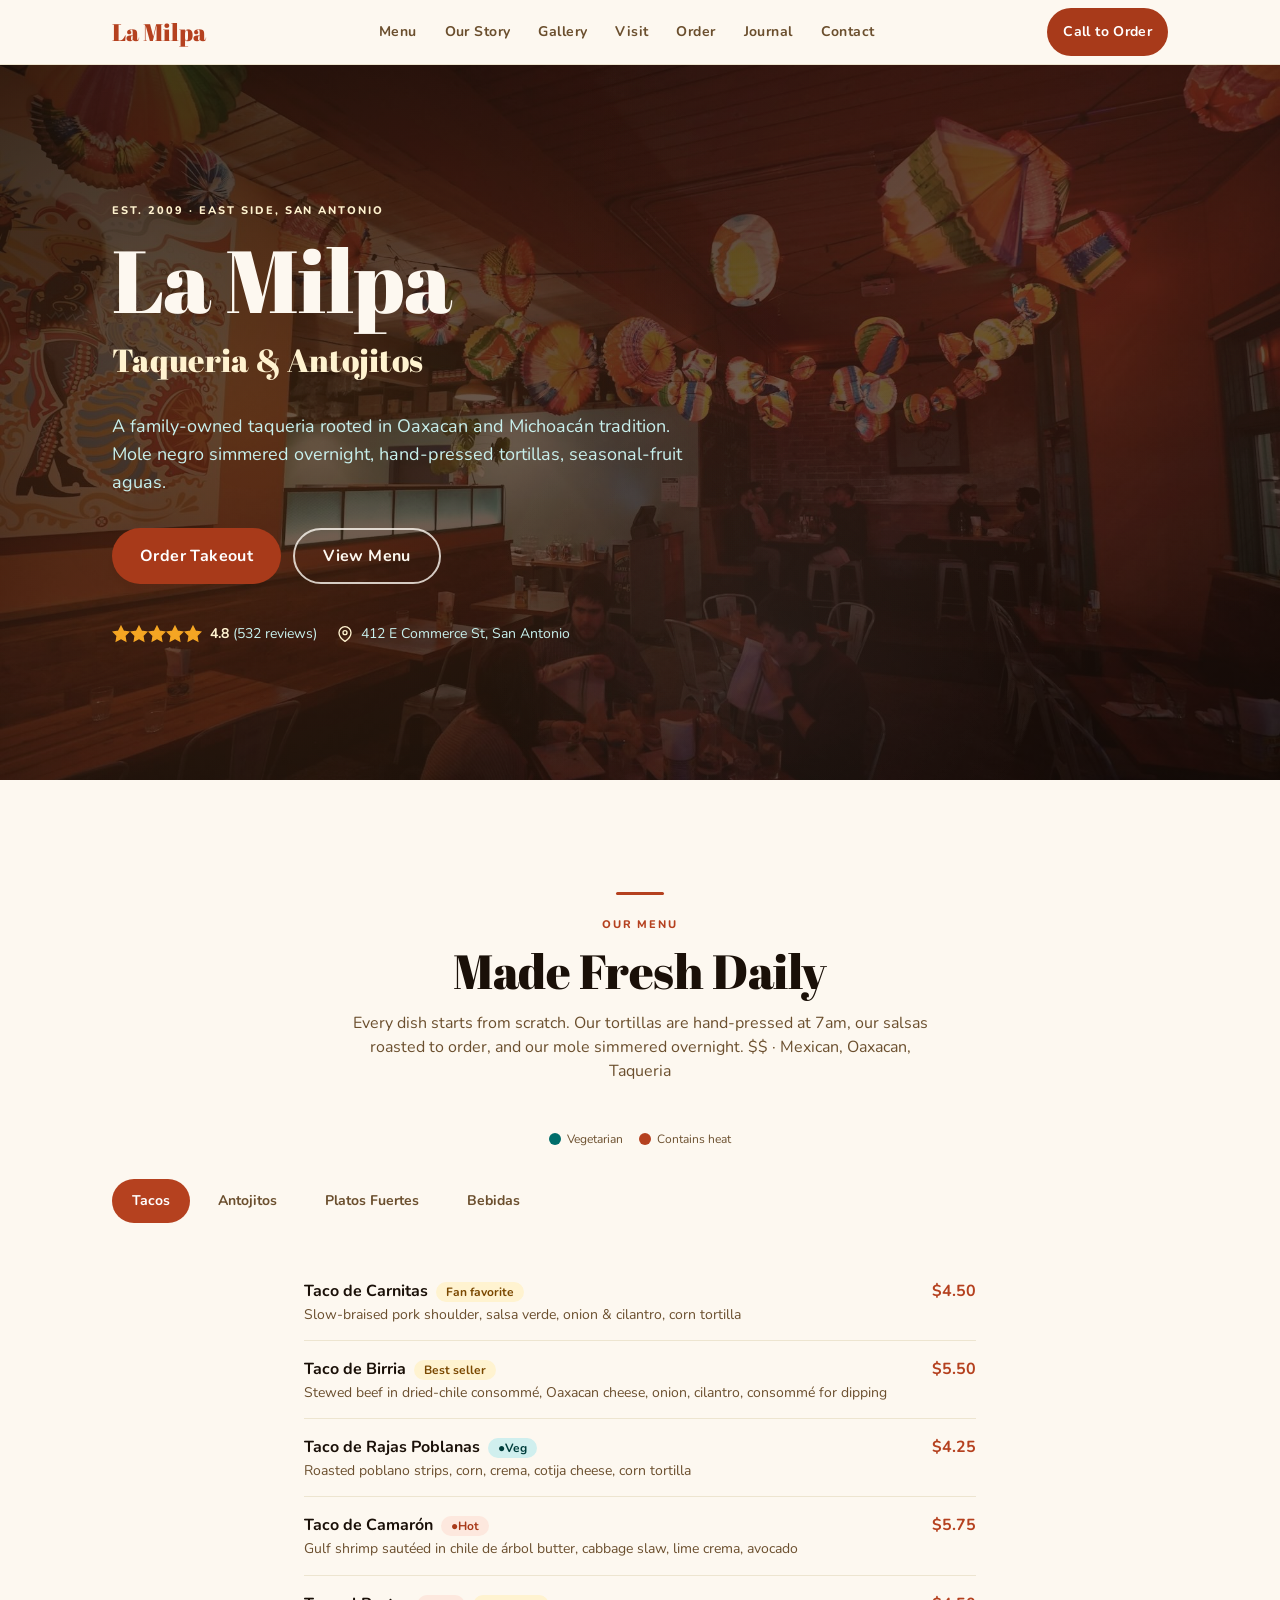
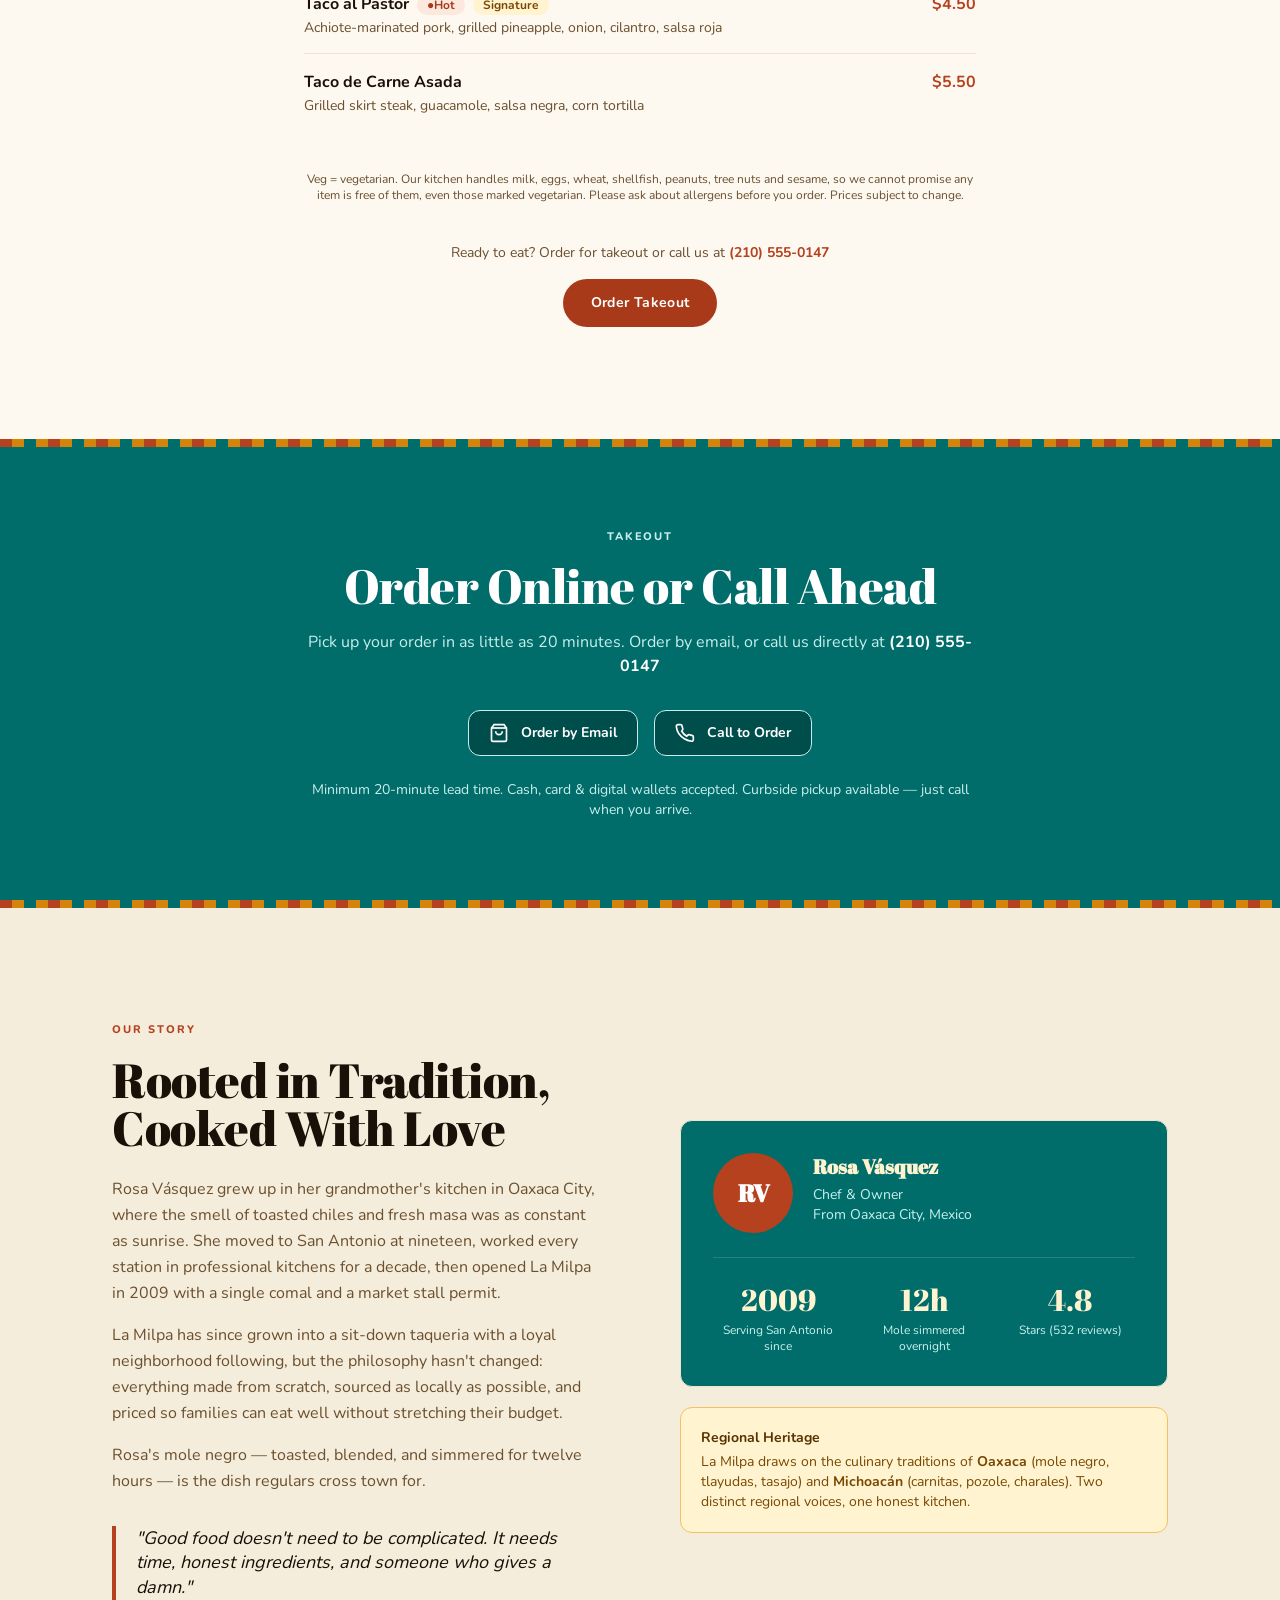
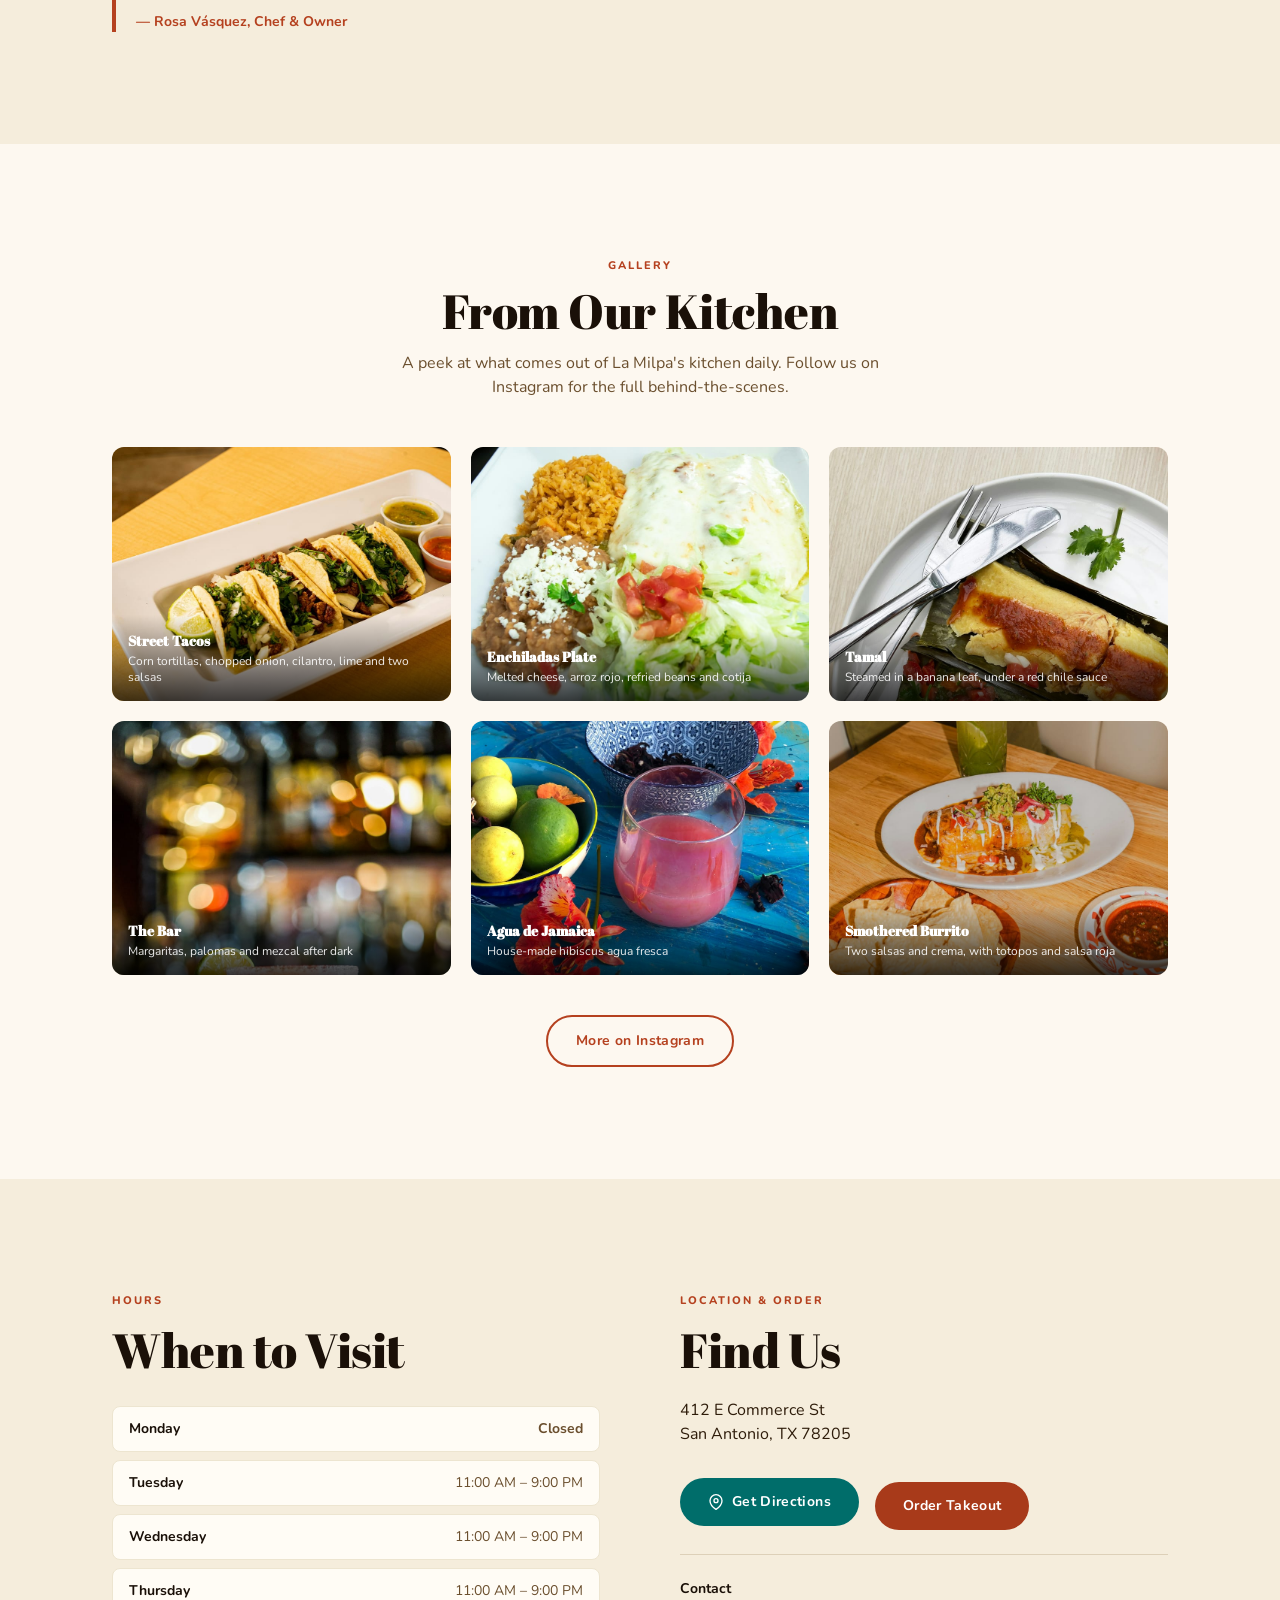
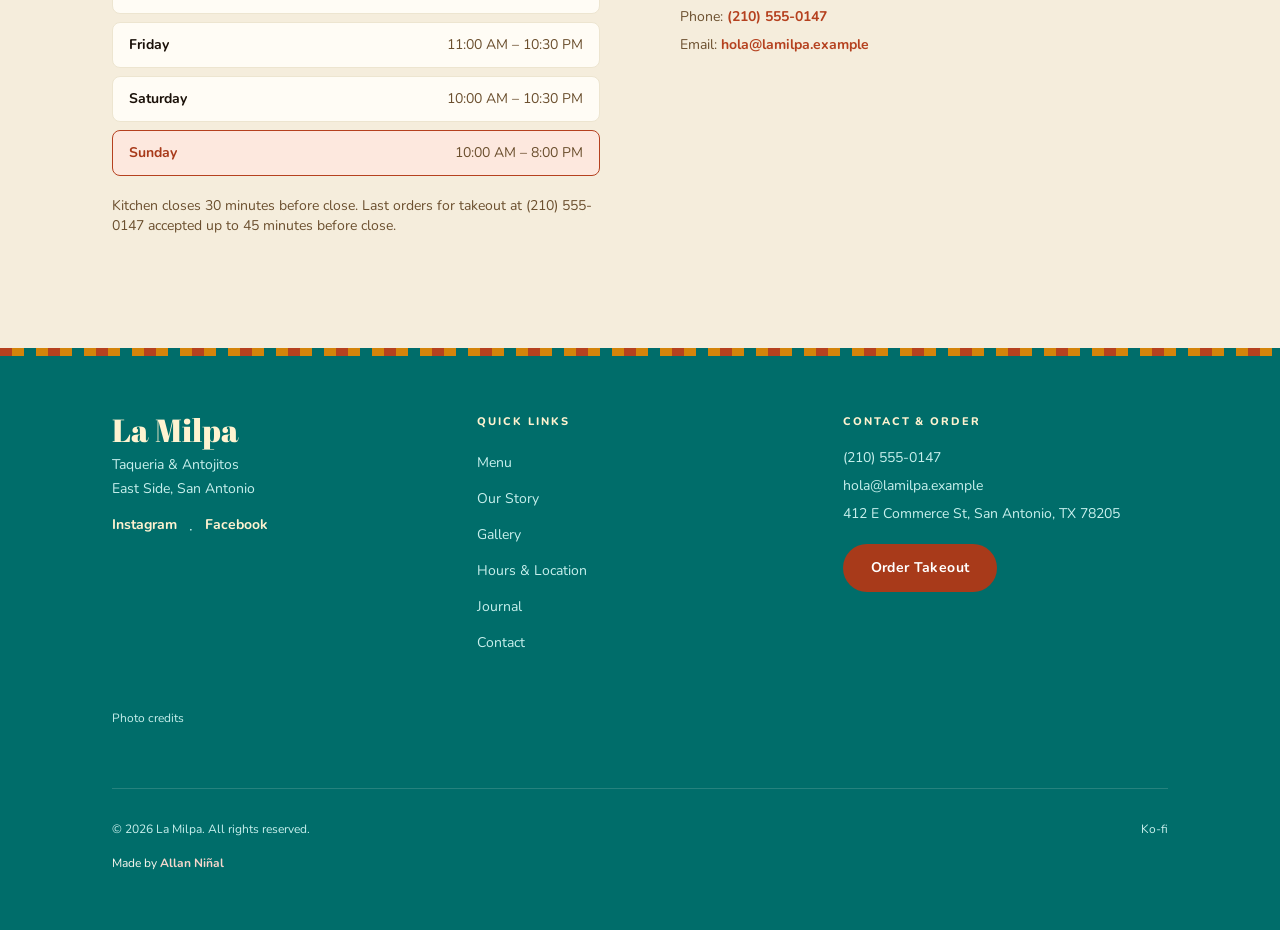
==== commit f5bb83fe: "1.0.1: Replaced the hero photo, which showed an elephant-motif dining room that did not suit a Mexic" ====
--- a/index.html
+++ b/index.html
@@ -1,7 +1,7 @@
 <!DOCTYPE html><html lang="en" class="scroll-smooth"> <head><meta charset="utf-8"><meta name="viewport" content="width=device-width, initial-scale=1, viewport-fit=cover"><meta name="theme-color" content="#006D6A"><meta name="color-scheme" content="light"><title>La Milpa — Taqueria &amp; Antojitos</title><meta name="description" content="A family-owned taqueria rooted in Oaxacan and Michoacán tradition. Mole negro simmered overnight, hand-pressed tortillas, seasonal-fruit aguas."><link rel="canonical" href="https://example.com/"><meta name="robots" content="index, follow"><meta name="author" content="Rosa Vásquez"><!-- Open Graph --><meta property="og:title" content="La Milpa — Taqueria &#38; Antojitos"><meta property="og:description" content="A family-owned taqueria rooted in Oaxacan and Michoacán tradition. Mole negro simmered overnight, hand-pressed tortillas, seasonal-fruit aguas."><meta property="og:url" content="https://example.com/"><meta property="og:type" content="website"><meta property="og:site_name" content="La Milpa"><meta property="og:locale" content="en_US"><meta property="og:image" content="https://example.com/og-image.png"><meta property="og:image:type" content="image/png"><meta property="og:image:width" content="1200"><meta property="og:image:height" content="630"><meta property="og:image:alt" content="La Milpa — Taqueria &#38; Antojitos in San Antonio, Texas"><!-- Twitter / X --><meta name="twitter:card" content="summary_large_image"><meta name="twitter:title" content="La Milpa — Taqueria &#38; Antojitos"><meta name="twitter:description" content="A family-owned taqueria rooted in Oaxacan and Michoacán tradition. Mole negro simmered overnight, hand-pressed tortillas, seasonal-fruit aguas."><meta name="twitter:image" content="https://example.com/og-image.png"><link rel="icon" href="./favicon.svg" type="image/svg+xml"><link rel="apple-touch-icon" href="./favicon.svg"><script type="application/ld+json">{"@context":"https://schema.org","@type":"Restaurant","name":"La Milpa","description":"A family-owned taqueria rooted in Oaxacan and Michoacán tradition. Mole negro simmered overnight, hand-pressed tortillas, seasonal-fruit aguas.","url":"https://example.com/","telephone":"(210) 555-0147","email":"hola@lamilpa.example","servesCuisine":"Mexican, Oaxacan, Taqueria","priceRange":"$$","address":{"@type":"PostalAddress","streetAddress":"412 E Commerce St","addressLocality":"San Antonio","addressRegion":"TX","postalCode":"78205","addressCountry":"US"},"geo":{"@type":"GeoCoordinates","latitude":29.4246,"longitude":-98.4951},"openingHours":["Tu-Th 11:00-21:00","Fr 11:00-22:30","Sa 10:00-22:30","Su 10:00-20:00"],"aggregateRating":{"@type":"AggregateRating","ratingValue":4.8,"reviewCount":532,"bestRating":5},"menu":"https://example.com/#menu","hasMenu":{"@type":"Menu","name":"La Milpa Menu","description":"Tacos, antojitos, platos fuertes, margaritas and aguas frescas","url":"https://example.com/#menu"},"founder":{"@type":"Person","name":"Rosa Vásquez","jobTitle":"Chef & Owner"},"currenciesAccepted":"USD","paymentAccepted":"Cash, Credit Card","amenityFeature":[{"@type":"LocationFeatureSpecification","name":"Takeout","value":true},{"@type":"LocationFeatureSpecification","name":"Dine In","value":true},{"@type":"LocationFeatureSpecification","name":"Wheelchair Accessible","value":true}],"sameAs":["https://instagram.com/lamilpasa","https://facebook.com/lamilpasa"]}</script><link rel="stylesheet" href="./assets/index.BJos-fKC.css"><script type="module">const e=document.querySelectorAll('[role="tab"]'),a=document.querySelectorAll('[role="tabpanel"]');e.forEach(t=>{t.addEventListener("click",()=>{const o=t.getAttribute("aria-controls");e.forEach(c=>c.setAttribute("aria-selected","false")),t.setAttribute("aria-selected","true"),a.forEach(c=>c.classList.add("hidden")),document.getElementById(o||"")?.classList.remove("hidden")})});e.forEach((t,o)=>{t.addEventListener("keydown",r=>{r.key==="ArrowRight"&&(r.preventDefault(),e[(o+1)%e.length].focus(),e[(o+1)%e.length].click()),r.key==="ArrowLeft"&&(r.preventDefault(),e[(o-1+e.length)%e.length].focus(),e[(o-1+e.length)%e.length].click())})});const n=new Date().toLocaleDateString("en-US",{weekday:"long"}),l=document.querySelector(`[data-day="${n}"]`);if(l){l.style.backgroundColor="var(--color-accent-light)",l.style.borderColor="var(--color-accent)";const t=l.querySelector("span:first-child");t&&(t.style.color="var(--color-accent-dark)")}
 </script></head> <body class="min-h-screen flex flex-col antialiased"> <header class="sticky top-0 z-50" style="background-color: rgba(253, 248, 240, 0.95); backdrop-filter: blur(8px); border-bottom: 1px solid var(--color-border-light);" data-astro-cid-ctg3m53h> <a href="#main-content" class="skip-link" data-astro-cid-ctg3m53h>Skip to main content</a> <div class="container-x flex items-center justify-between h-16" data-astro-cid-ctg3m53h> <!-- Logo / name --> <a href="./index.html" class="flex items-center gap-2 hover:opacity-80 transition-opacity" style="min-height: 44px;" aria-label="La Milpa — Home" data-astro-cid-ctg3m53h> <span style="font-family: 'Abril Fatface', serif; font-size: 1.5rem; color: var(--color-accent); line-height: 1;" data-astro-cid-ctg3m53h>La Milpa</span> </a> <!-- Desktop nav --> <nav aria-label="Main navigation" class="hidden lg:flex items-center gap-1" data-astro-cid-ctg3m53h> <a href="./menu/index.html" class="nav-link px-3" data-astro-cid-ctg3m53h>Menu</a><a href="./index.html#story" class="nav-link px-3" data-astro-cid-ctg3m53h>Our Story</a><a href="./index.html#gallery" class="nav-link px-3" data-astro-cid-ctg3m53h>Gallery</a><a href="./index.html#hours" class="nav-link px-3" data-astro-cid-ctg3m53h>Visit</a><a href="./index.html#takeout" class="nav-link px-3" data-astro-cid-ctg3m53h>Order</a><a href="./journal/index.html" class="nav-link px-3" data-astro-cid-ctg3m53h>Journal</a><a href="./contact/index.html" class="nav-link px-3" data-astro-cid-ctg3m53h>Contact</a> </nav> <div class="flex items-center gap-2" data-astro-cid-ctg3m53h> <!-- CTA --> <a href="tel:(210) 555-0147" class="btn-primary text-sm" style="padding-left: 1rem; padding-right: 1rem;" data-astro-cid-ctg3m53h>
 Call to Order
-</a> <!-- Phone menu: works without JavaScript --> <details class="mobile-menu lg:hidden" data-astro-cid-ctg3m53h> <summary aria-label="Menu" data-astro-cid-ctg3m53h>Menu</summary> <nav aria-label="Mobile navigation" data-astro-cid-ctg3m53h> <a href="./menu/index.html" data-astro-cid-ctg3m53h>Menu</a><a href="./index.html#story" data-astro-cid-ctg3m53h>Our Story</a><a href="./index.html#gallery" data-astro-cid-ctg3m53h>Gallery</a><a href="./index.html#hours" data-astro-cid-ctg3m53h>Visit</a><a href="./index.html#takeout" data-astro-cid-ctg3m53h>Order</a><a href="./journal/index.html" data-astro-cid-ctg3m53h>Journal</a><a href="./contact/index.html" data-astro-cid-ctg3m53h>Contact</a> </nav> </details> </div> </div> </header>  <main id="main-content" class="flex-1">  <section id="hero" aria-labelledby="hero-heading" style="background-color: var(--color-hero-bg); color: var(--color-text-on-dark); position: relative; overflow: hidden;"> <!-- Full-bleed photo with a dark overlay for legibility --> <img src="./images/hero.jpg" alt="Inside La Milpa: carved red chairs and painted walls" width="2000" height="1300" fetchpriority="high" decoding="async" style="position:absolute; inset:0; width:100%; height:100%; object-fit:cover;"> <div aria-hidden="true" style="position:absolute; inset:0; background: linear-gradient(160deg, rgba(20,12,8,0.84) 0%, rgba(45,24,16,0.72) 50%, rgba(20,12,8,0.8) 100%);"></div> <!-- Decorative background pattern — talavera-inspired tiles --> <div aria-hidden="true" style="
+</a> <!-- Phone menu: works without JavaScript --> <details class="mobile-menu lg:hidden" data-astro-cid-ctg3m53h> <summary aria-label="Menu" data-astro-cid-ctg3m53h>Menu</summary> <nav aria-label="Mobile navigation" data-astro-cid-ctg3m53h> <a href="./menu/index.html" data-astro-cid-ctg3m53h>Menu</a><a href="./index.html#story" data-astro-cid-ctg3m53h>Our Story</a><a href="./index.html#gallery" data-astro-cid-ctg3m53h>Gallery</a><a href="./index.html#hours" data-astro-cid-ctg3m53h>Visit</a><a href="./index.html#takeout" data-astro-cid-ctg3m53h>Order</a><a href="./journal/index.html" data-astro-cid-ctg3m53h>Journal</a><a href="./contact/index.html" data-astro-cid-ctg3m53h>Contact</a> </nav> </details> </div> </div> </header>  <main id="main-content" class="flex-1">  <section id="hero" aria-labelledby="hero-heading" style="background-color: var(--color-hero-bg); color: var(--color-text-on-dark); position: relative; overflow: hidden;"> <!-- Full-bleed photo with a dark overlay for legibility --> <img src="./images/hero.jpg" alt="Inside La Milpa: paper lanterns hanging over the dining room and a painted mural" width="2000" height="1300" fetchpriority="high" decoding="async" style="position:absolute; inset:0; width:100%; height:100%; object-fit:cover;"> <div aria-hidden="true" style="position:absolute; inset:0; background: linear-gradient(160deg, rgba(20,12,8,0.84) 0%, rgba(45,24,16,0.72) 50%, rgba(20,12,8,0.8) 100%);"></div> <!-- Decorative background pattern — talavera-inspired tiles --> <div aria-hidden="true" style="
       position: absolute;
       inset: 0;
       background-image: radial-gradient(circle at 20% 50%, rgba(245, 166, 35, 0.08) 0%, transparent 50%),
@@ -78,4 +78,4 @@
          the photographer and a link). Delete this whole <details> block once you
          have replaced the photos with your own. --> <details class="mt-10 text-xs" style="color: var(--color-text-muted-on-dark);" data-photo-credits data-astro-cid-gcn2mc3v> <summary style="cursor: pointer; min-height: 44px; display: flex; align-items: center;" data-astro-cid-gcn2mc3v>Photo credits</summary> <p class="mt-2" data-astro-cid-gcn2mc3v>
 Demo photographs from <a href="https://unsplash.com/?utm_source=allanninal_dev&utm_medium=referral" class="underline" data-astro-cid-gcn2mc3v>Unsplash</a>. Replace them, and these credits, with your own before launch.
-</p> <ul class="mt-2 space-y-1" data-astro-cid-gcn2mc3v> <li data-astro-cid-gcn2mc3v>Dining room: Photo by <a href="https://unsplash.com/@oliverguhr?utm_source=allanninal_dev&utm_medium=referral" class="underline" data-astro-cid-gcn2mc3v>Oliver Guhr</a> on <a href="https://unsplash.com/photos/2ARrIbdGzS0?utm_source=allanninal_dev&utm_medium=referral" class="underline" data-astro-cid-gcn2mc3v>Unsplash</a></li><li data-astro-cid-gcn2mc3v>Street tacos: Photo by <a href="https://unsplash.com/@taiscaptures?utm_source=allanninal_dev&utm_medium=referral" class="underline" data-astro-cid-gcn2mc3v>Tai&#39;s Captures</a> on <a href="https://unsplash.com/photos/lc8BpLcljz4?utm_source=allanninal_dev&utm_medium=referral" class="underline" data-astro-cid-gcn2mc3v>Unsplash</a></li><li data-astro-cid-gcn2mc3v>Enchiladas plate: Photo by <a href="https://unsplash.com/@photosoflogan?utm_source=allanninal_dev&utm_medium=referral" class="underline" data-astro-cid-gcn2mc3v>Logan Gutierrez</a> on <a href="https://unsplash.com/photos/H9nSb8ASkgw?utm_source=allanninal_dev&utm_medium=referral" class="underline" data-astro-cid-gcn2mc3v>Unsplash</a></li><li data-astro-cid-gcn2mc3v>Tamal: Photo by <a href="https://unsplash.com/@alyonayankovska?utm_source=allanninal_dev&utm_medium=referral" class="underline" data-astro-cid-gcn2mc3v>Alyona Yankovska</a> on <a href="https://unsplash.com/photos/OHLdFxbhjZU?utm_source=allanninal_dev&utm_medium=referral" class="underline" data-astro-cid-gcn2mc3v>Unsplash</a></li><li data-astro-cid-gcn2mc3v>The bar: Photo by <a href="https://unsplash.com/@taiscaptures?utm_source=allanninal_dev&utm_medium=referral" class="underline" data-astro-cid-gcn2mc3v>Tai&#39;s Captures</a> on <a href="https://unsplash.com/photos/2EBTwzczg2A?utm_source=allanninal_dev&utm_medium=referral" class="underline" data-astro-cid-gcn2mc3v>Unsplash</a></li><li data-astro-cid-gcn2mc3v>Agua de Jamaica: Photo by <a href="https://unsplash.com/@howipop?utm_source=allanninal_dev&utm_medium=referral" class="underline" data-astro-cid-gcn2mc3v>The Pop&#39;d Shop</a> on <a href="https://unsplash.com/photos/z2baV_uXZRo?utm_source=allanninal_dev&utm_medium=referral" class="underline" data-astro-cid-gcn2mc3v>Unsplash</a></li><li data-astro-cid-gcn2mc3v>Smothered burrito: Photo by <a href="https://unsplash.com/@jasminewesst?utm_source=allanninal_dev&utm_medium=referral" class="underline" data-astro-cid-gcn2mc3v>jasminewesst</a> on <a href="https://unsplash.com/photos/11_MOnQp3b4?utm_source=allanninal_dev&utm_medium=referral" class="underline" data-astro-cid-gcn2mc3v>Unsplash</a></li> </ul> </details> <!-- Bottom bar --> <div class="mt-12 pt-8 flex flex-col sm:flex-row items-center justify-between gap-4 text-xs" style="border-top: 1px solid rgba(253, 248, 240, 0.15); color: var(--color-text-muted-on-dark);" data-astro-cid-gcn2mc3v> <p data-astro-cid-gcn2mc3v>&copy; 2026 La Milpa. All rights reserved.</p> Ko-fi </div>  <p class="maker-credit" data-maker-credit="1" data-astro-cid-gcn2mc3v>Made by <a href="https://www.linkedin.com/in/allanninal/" data-maker-credit="1" target="_blank" rel="noopener noreferrer" data-astro-cid-gcn2mc3v>Allan Ni&ntilde;al</a></p> </div> </footer>   </body></html>+</p> <ul class="mt-2 space-y-1" data-astro-cid-gcn2mc3v> <li data-astro-cid-gcn2mc3v>Dining room: Photo by <a href="https://unsplash.com/@brettwharton?utm_source=allanninal_dev&utm_medium=referral" class="underline" data-astro-cid-gcn2mc3v>Brett Wharton</a> on <a href="https://unsplash.com/photos/a-group-of-people-sitting-at-a-table-in-a-restaurant-tCV0BMiNTdU?utm_source=allanninal_dev&utm_medium=referral" class="underline" data-astro-cid-gcn2mc3v>Unsplash</a></li><li data-astro-cid-gcn2mc3v>Street tacos: Photo by <a href="https://unsplash.com/@taiscaptures?utm_source=allanninal_dev&utm_medium=referral" class="underline" data-astro-cid-gcn2mc3v>Tai&#39;s Captures</a> on <a href="https://unsplash.com/photos/lc8BpLcljz4?utm_source=allanninal_dev&utm_medium=referral" class="underline" data-astro-cid-gcn2mc3v>Unsplash</a></li><li data-astro-cid-gcn2mc3v>Enchiladas plate: Photo by <a href="https://unsplash.com/@photosoflogan?utm_source=allanninal_dev&utm_medium=referral" class="underline" data-astro-cid-gcn2mc3v>Logan Gutierrez</a> on <a href="https://unsplash.com/photos/H9nSb8ASkgw?utm_source=allanninal_dev&utm_medium=referral" class="underline" data-astro-cid-gcn2mc3v>Unsplash</a></li><li data-astro-cid-gcn2mc3v>Tamal: Photo by <a href="https://unsplash.com/@alyonayankovska?utm_source=allanninal_dev&utm_medium=referral" class="underline" data-astro-cid-gcn2mc3v>Alyona Yankovska</a> on <a href="https://unsplash.com/photos/OHLdFxbhjZU?utm_source=allanninal_dev&utm_medium=referral" class="underline" data-astro-cid-gcn2mc3v>Unsplash</a></li><li data-astro-cid-gcn2mc3v>The bar: Photo by <a href="https://unsplash.com/@taiscaptures?utm_source=allanninal_dev&utm_medium=referral" class="underline" data-astro-cid-gcn2mc3v>Tai&#39;s Captures</a> on <a href="https://unsplash.com/photos/2EBTwzczg2A?utm_source=allanninal_dev&utm_medium=referral" class="underline" data-astro-cid-gcn2mc3v>Unsplash</a></li><li data-astro-cid-gcn2mc3v>Agua de Jamaica: Photo by <a href="https://unsplash.com/@howipop?utm_source=allanninal_dev&utm_medium=referral" class="underline" data-astro-cid-gcn2mc3v>The Pop&#39;d Shop</a> on <a href="https://unsplash.com/photos/z2baV_uXZRo?utm_source=allanninal_dev&utm_medium=referral" class="underline" data-astro-cid-gcn2mc3v>Unsplash</a></li><li data-astro-cid-gcn2mc3v>Smothered burrito: Photo by <a href="https://unsplash.com/@jasminewesst?utm_source=allanninal_dev&utm_medium=referral" class="underline" data-astro-cid-gcn2mc3v>jasminewesst</a> on <a href="https://unsplash.com/photos/11_MOnQp3b4?utm_source=allanninal_dev&utm_medium=referral" class="underline" data-astro-cid-gcn2mc3v>Unsplash</a></li> </ul> </details> <!-- Bottom bar --> <div class="mt-12 pt-8 flex flex-col sm:flex-row items-center justify-between gap-4 text-xs" style="border-top: 1px solid rgba(253, 248, 240, 0.15); color: var(--color-text-muted-on-dark);" data-astro-cid-gcn2mc3v> <p data-astro-cid-gcn2mc3v>&copy; 2026 La Milpa. All rights reserved.</p> Ko-fi </div>  <p class="maker-credit" data-maker-credit="1" data-astro-cid-gcn2mc3v>Made by <a href="https://www.linkedin.com/in/allanninal/" data-maker-credit="1" target="_blank" rel="noopener noreferrer" data-astro-cid-gcn2mc3v>Allan Ni&ntilde;al</a></p> </div> </footer>   </body></html>
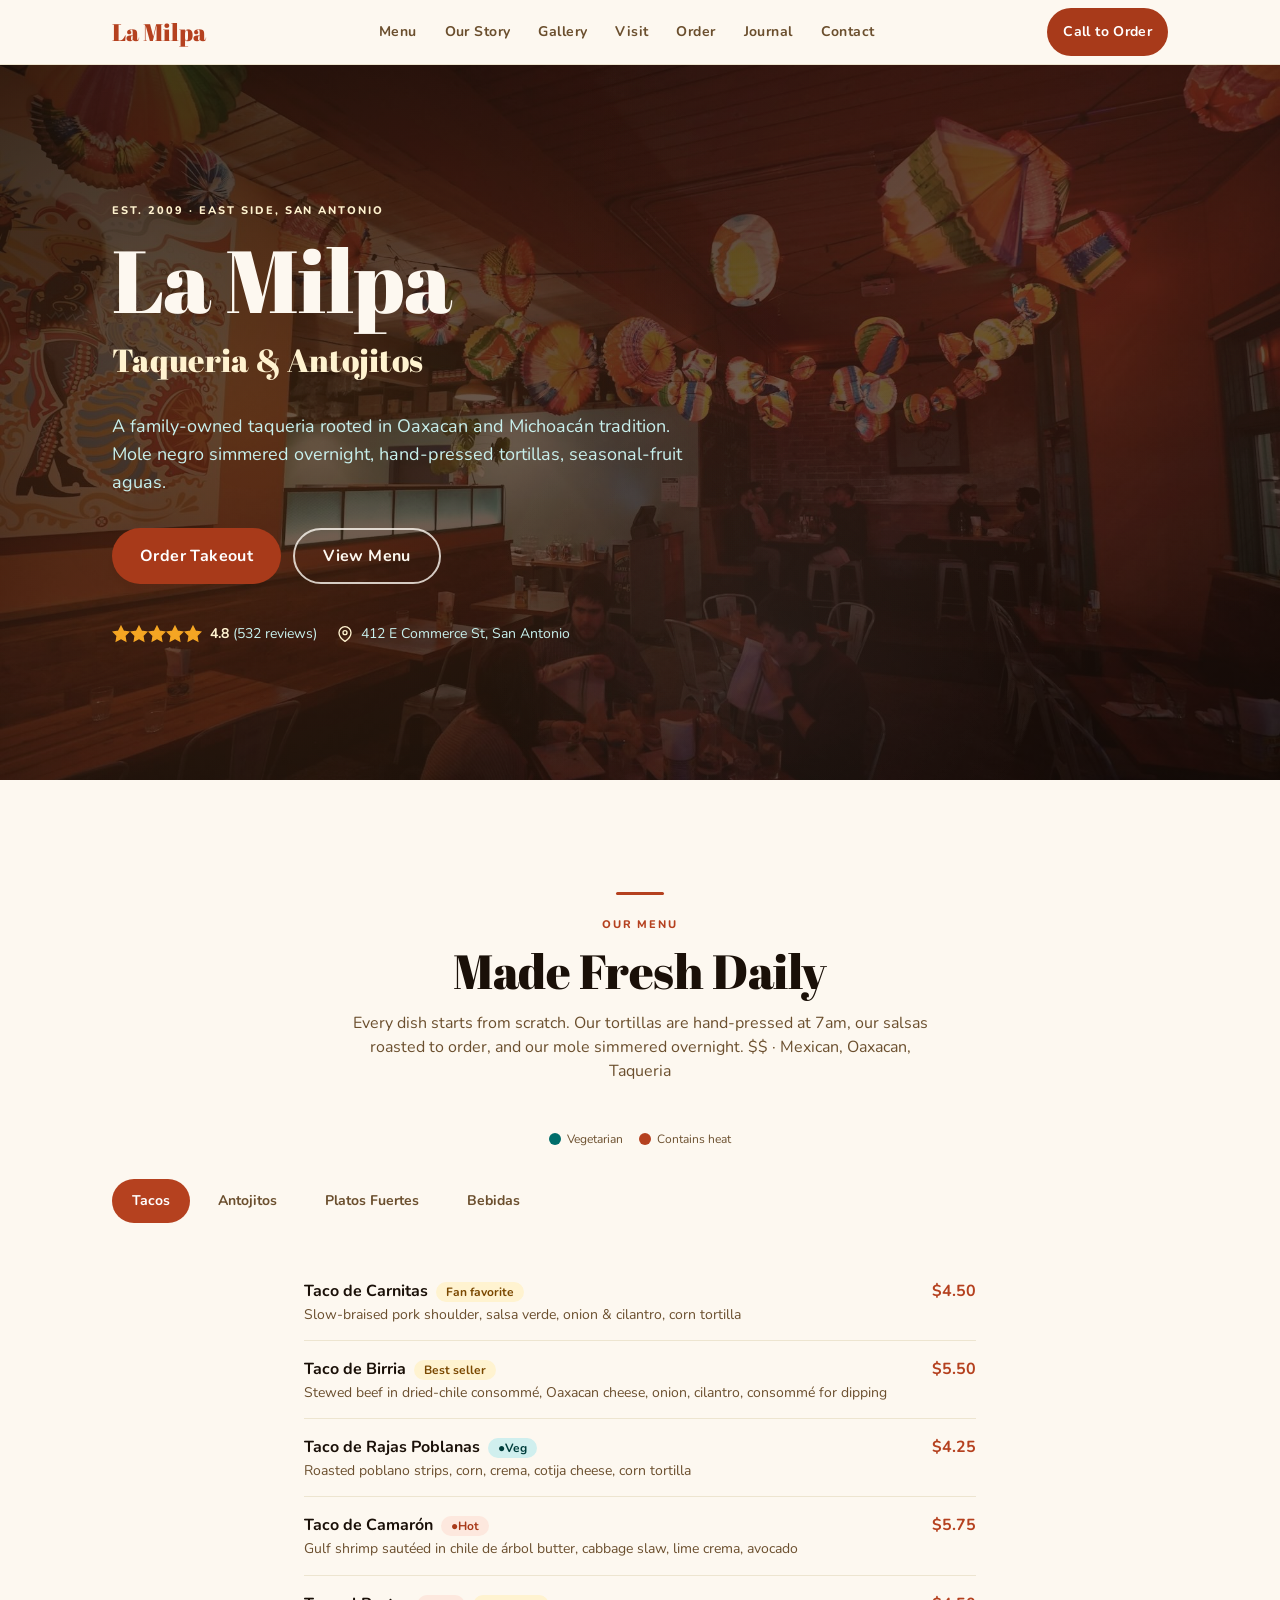
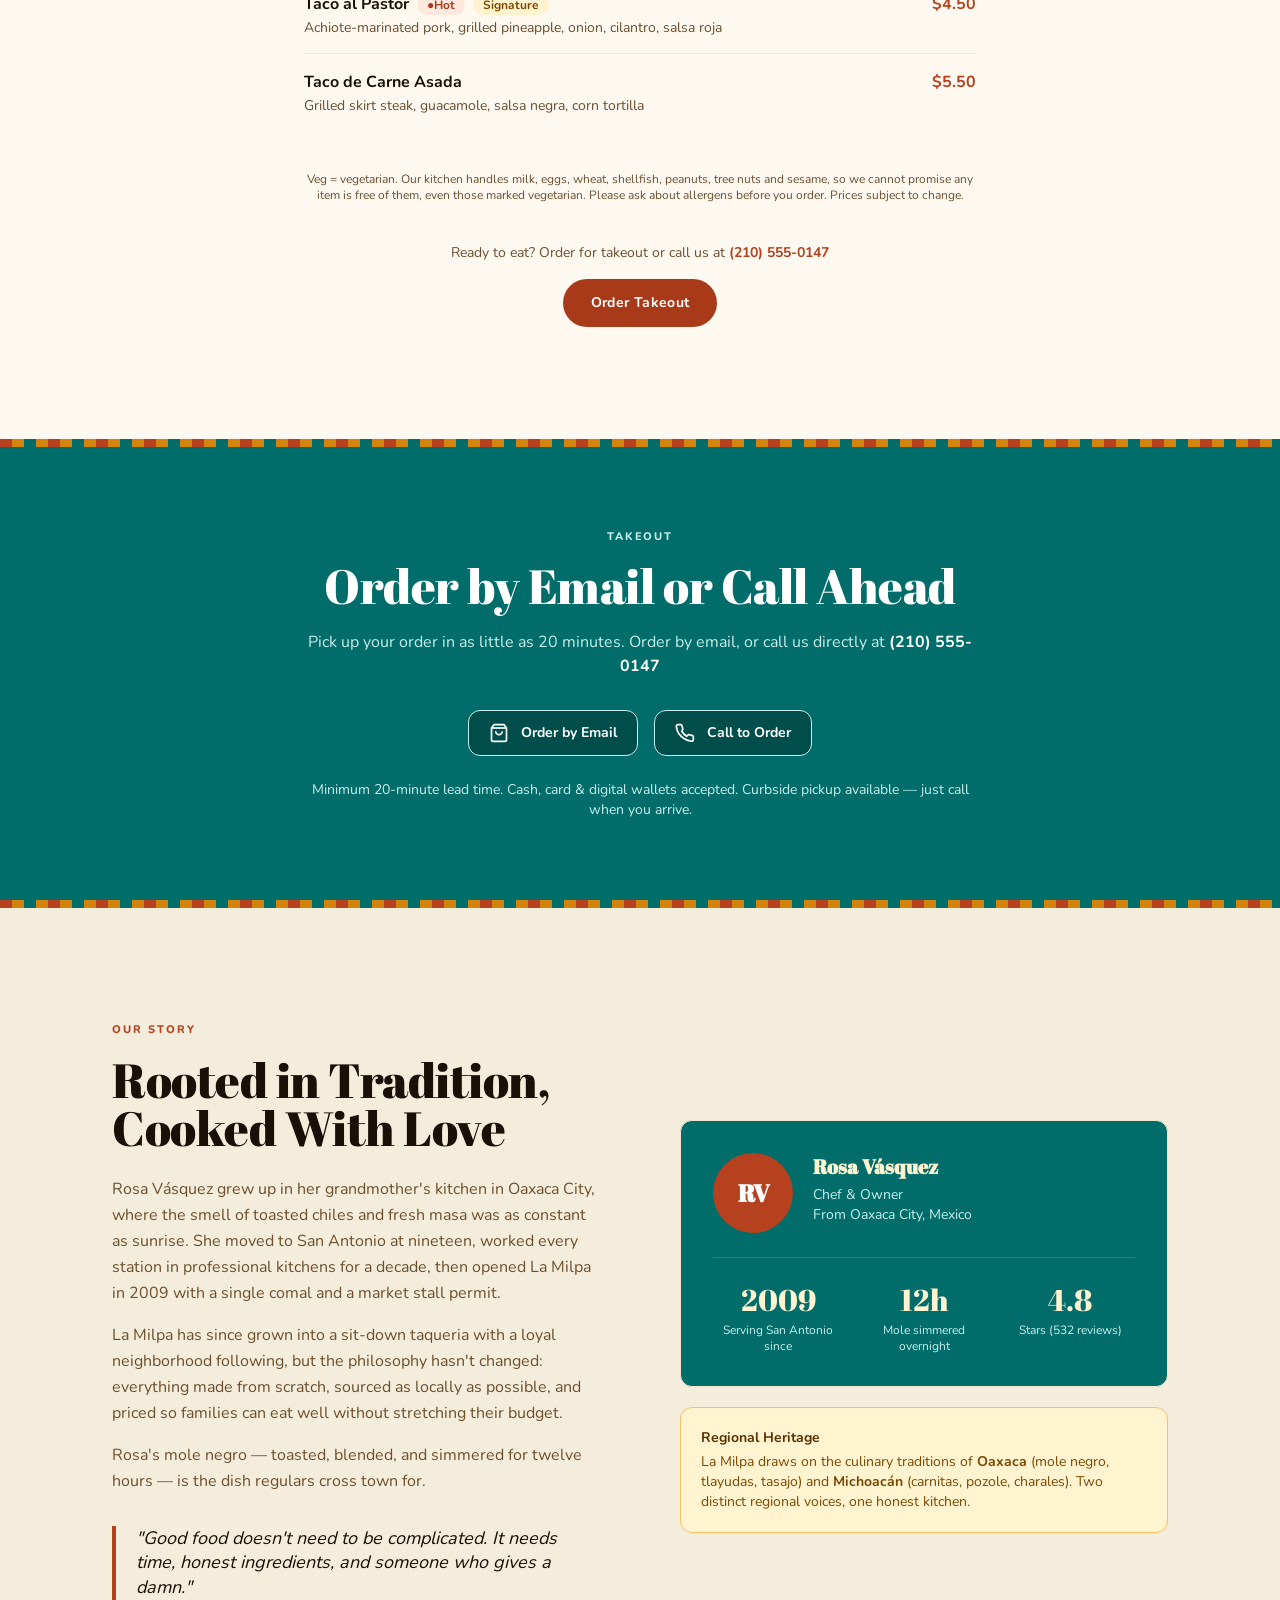
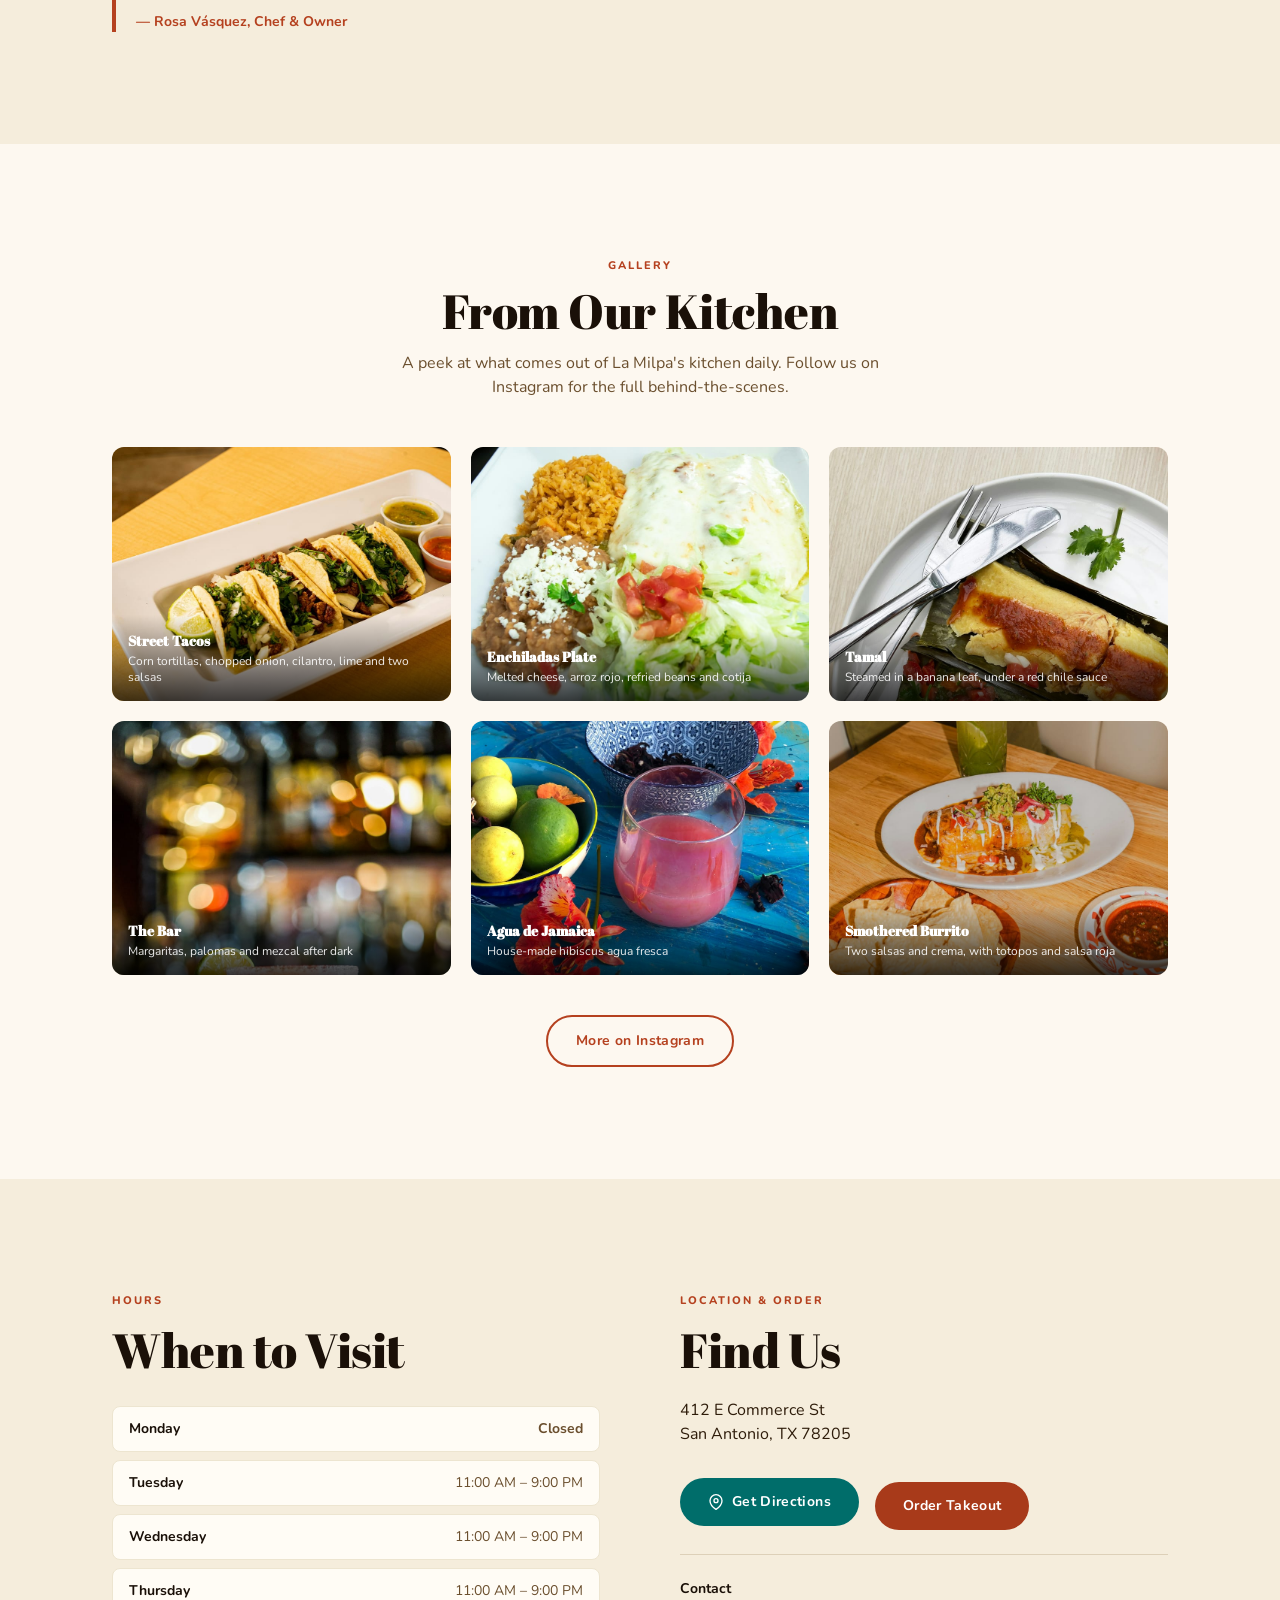
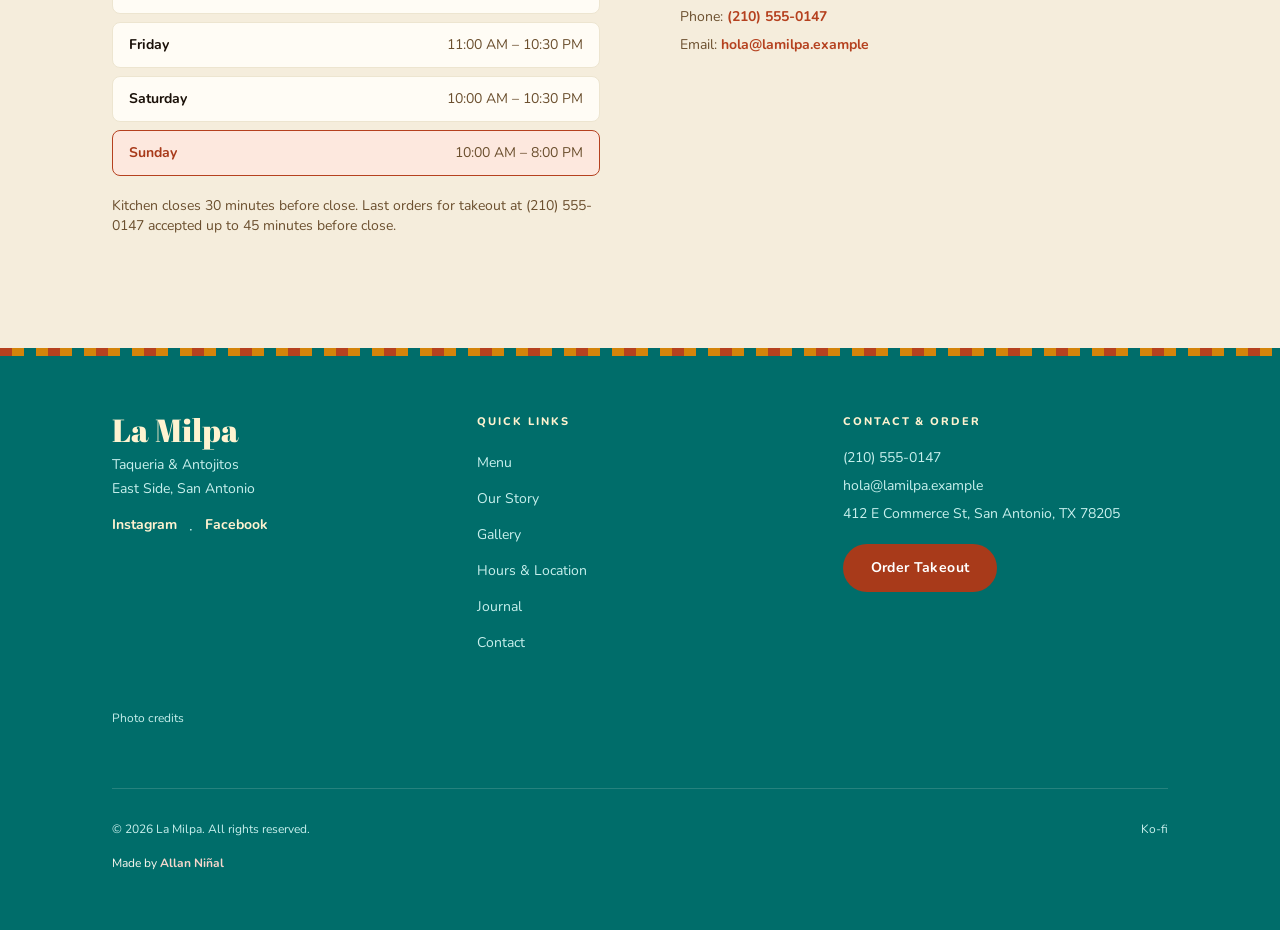
==== commit bb7f9fab: "1.0.2: Social links go to each platform's home page rather than a handle that may belong to someone." ====
--- a/index.html
+++ b/index.html
@@ -1,4 +1,4 @@
-<!DOCTYPE html><html lang="en" class="scroll-smooth"> <head><meta charset="utf-8"><meta name="viewport" content="width=device-width, initial-scale=1, viewport-fit=cover"><meta name="theme-color" content="#006D6A"><meta name="color-scheme" content="light"><title>La Milpa — Taqueria &amp; Antojitos</title><meta name="description" content="A family-owned taqueria rooted in Oaxacan and Michoacán tradition. Mole negro simmered overnight, hand-pressed tortillas, seasonal-fruit aguas."><link rel="canonical" href="https://example.com/"><meta name="robots" content="index, follow"><meta name="author" content="Rosa Vásquez"><!-- Open Graph --><meta property="og:title" content="La Milpa — Taqueria &#38; Antojitos"><meta property="og:description" content="A family-owned taqueria rooted in Oaxacan and Michoacán tradition. Mole negro simmered overnight, hand-pressed tortillas, seasonal-fruit aguas."><meta property="og:url" content="https://example.com/"><meta property="og:type" content="website"><meta property="og:site_name" content="La Milpa"><meta property="og:locale" content="en_US"><meta property="og:image" content="https://example.com/og-image.png"><meta property="og:image:type" content="image/png"><meta property="og:image:width" content="1200"><meta property="og:image:height" content="630"><meta property="og:image:alt" content="La Milpa — Taqueria &#38; Antojitos in San Antonio, Texas"><!-- Twitter / X --><meta name="twitter:card" content="summary_large_image"><meta name="twitter:title" content="La Milpa — Taqueria &#38; Antojitos"><meta name="twitter:description" content="A family-owned taqueria rooted in Oaxacan and Michoacán tradition. Mole negro simmered overnight, hand-pressed tortillas, seasonal-fruit aguas."><meta name="twitter:image" content="https://example.com/og-image.png"><link rel="icon" href="./favicon.svg" type="image/svg+xml"><link rel="apple-touch-icon" href="./favicon.svg"><script type="application/ld+json">{"@context":"https://schema.org","@type":"Restaurant","name":"La Milpa","description":"A family-owned taqueria rooted in Oaxacan and Michoacán tradition. Mole negro simmered overnight, hand-pressed tortillas, seasonal-fruit aguas.","url":"https://example.com/","telephone":"(210) 555-0147","email":"hola@lamilpa.example","servesCuisine":"Mexican, Oaxacan, Taqueria","priceRange":"$$","address":{"@type":"PostalAddress","streetAddress":"412 E Commerce St","addressLocality":"San Antonio","addressRegion":"TX","postalCode":"78205","addressCountry":"US"},"geo":{"@type":"GeoCoordinates","latitude":29.4246,"longitude":-98.4951},"openingHours":["Tu-Th 11:00-21:00","Fr 11:00-22:30","Sa 10:00-22:30","Su 10:00-20:00"],"aggregateRating":{"@type":"AggregateRating","ratingValue":4.8,"reviewCount":532,"bestRating":5},"menu":"https://example.com/#menu","hasMenu":{"@type":"Menu","name":"La Milpa Menu","description":"Tacos, antojitos, platos fuertes, margaritas and aguas frescas","url":"https://example.com/#menu"},"founder":{"@type":"Person","name":"Rosa Vásquez","jobTitle":"Chef & Owner"},"currenciesAccepted":"USD","paymentAccepted":"Cash, Credit Card","amenityFeature":[{"@type":"LocationFeatureSpecification","name":"Takeout","value":true},{"@type":"LocationFeatureSpecification","name":"Dine In","value":true},{"@type":"LocationFeatureSpecification","name":"Wheelchair Accessible","value":true}],"sameAs":["https://instagram.com/lamilpasa","https://facebook.com/lamilpasa"]}</script><link rel="stylesheet" href="./assets/index.BJos-fKC.css"><script type="module">const e=document.querySelectorAll('[role="tab"]'),a=document.querySelectorAll('[role="tabpanel"]');e.forEach(t=>{t.addEventListener("click",()=>{const o=t.getAttribute("aria-controls");e.forEach(c=>c.setAttribute("aria-selected","false")),t.setAttribute("aria-selected","true"),a.forEach(c=>c.classList.add("hidden")),document.getElementById(o||"")?.classList.remove("hidden")})});e.forEach((t,o)=>{t.addEventListener("keydown",r=>{r.key==="ArrowRight"&&(r.preventDefault(),e[(o+1)%e.length].focus(),e[(o+1)%e.length].click()),r.key==="ArrowLeft"&&(r.preventDefault(),e[(o-1+e.length)%e.length].focus(),e[(o-1+e.length)%e.length].click())})});const n=new Date().toLocaleDateString("en-US",{weekday:"long"}),l=document.querySelector(`[data-day="${n}"]`);if(l){l.style.backgroundColor="var(--color-accent-light)",l.style.borderColor="var(--color-accent)";const t=l.querySelector("span:first-child");t&&(t.style.color="var(--color-accent-dark)")}
+<!DOCTYPE html><html lang="en" class="scroll-smooth"> <head><meta charset="utf-8"><meta name="viewport" content="width=device-width, initial-scale=1, viewport-fit=cover"><meta name="theme-color" content="#006D6A"><meta name="color-scheme" content="light"><title>La Milpa — Taqueria &amp; Antojitos</title><meta name="description" content="A family-owned taqueria rooted in Oaxacan and Michoacán tradition. Mole negro simmered overnight, hand-pressed tortillas, seasonal-fruit aguas."><link rel="canonical" href="https://example.com/"><meta name="robots" content="index, follow"><meta name="author" content="Rosa Vásquez"><!-- Open Graph --><meta property="og:title" content="La Milpa — Taqueria &#38; Antojitos"><meta property="og:description" content="A family-owned taqueria rooted in Oaxacan and Michoacán tradition. Mole negro simmered overnight, hand-pressed tortillas, seasonal-fruit aguas."><meta property="og:url" content="https://example.com/"><meta property="og:type" content="website"><meta property="og:site_name" content="La Milpa"><meta property="og:locale" content="en_US"><meta property="og:image" content="https://example.com/og-image.png"><meta property="og:image:type" content="image/png"><meta property="og:image:width" content="1200"><meta property="og:image:height" content="630"><meta property="og:image:alt" content="La Milpa — Taqueria &#38; Antojitos in San Antonio, Texas"><!-- Twitter / X --><meta name="twitter:card" content="summary_large_image"><meta name="twitter:title" content="La Milpa — Taqueria &#38; Antojitos"><meta name="twitter:description" content="A family-owned taqueria rooted in Oaxacan and Michoacán tradition. Mole negro simmered overnight, hand-pressed tortillas, seasonal-fruit aguas."><meta name="twitter:image" content="https://example.com/og-image.png"><link rel="icon" href="./favicon.svg" type="image/svg+xml"><link rel="apple-touch-icon" href="./favicon.svg"><script type="application/ld+json">{"@context":"https://schema.org","@type":"Restaurant","name":"La Milpa","description":"A family-owned taqueria rooted in Oaxacan and Michoacán tradition. Mole negro simmered overnight, hand-pressed tortillas, seasonal-fruit aguas.","url":"https://example.com/","telephone":"(210) 555-0147","email":"hola@lamilpa.example","servesCuisine":"Mexican, Oaxacan, Taqueria","priceRange":"$$","address":{"@type":"PostalAddress","streetAddress":"412 E Commerce St","addressLocality":"San Antonio","addressRegion":"TX","postalCode":"78205","addressCountry":"US"},"geo":{"@type":"GeoCoordinates","latitude":29.4246,"longitude":-98.4951},"openingHours":["Tu-Th 11:00-21:00","Fr 11:00-22:30","Sa 10:00-22:30","Su 10:00-20:00"],"aggregateRating":{"@type":"AggregateRating","ratingValue":4.8,"reviewCount":532,"bestRating":5},"menu":"https://example.com/#menu","hasMenu":{"@type":"Menu","name":"La Milpa Menu","description":"Tacos, antojitos, platos fuertes, margaritas and aguas frescas","url":"https://example.com/#menu"},"founder":{"@type":"Person","name":"Rosa Vásquez","jobTitle":"Chef & Owner"},"currenciesAccepted":"USD","paymentAccepted":"Cash, Credit Card","amenityFeature":[{"@type":"LocationFeatureSpecification","name":"Takeout","value":true},{"@type":"LocationFeatureSpecification","name":"Dine In","value":true},{"@type":"LocationFeatureSpecification","name":"Wheelchair Accessible","value":true}],"sameAs":["https://instagram.com","https://facebook.com"]}</script><link rel="stylesheet" href="./assets/index.BJos-fKC.css"><script type="module">const e=document.querySelectorAll('[role="tab"]'),a=document.querySelectorAll('[role="tabpanel"]');e.forEach(t=>{t.addEventListener("click",()=>{const o=t.getAttribute("aria-controls");e.forEach(c=>c.setAttribute("aria-selected","false")),t.setAttribute("aria-selected","true"),a.forEach(c=>c.classList.add("hidden")),document.getElementById(o||"")?.classList.remove("hidden")})});e.forEach((t,o)=>{t.addEventListener("keydown",r=>{r.key==="ArrowRight"&&(r.preventDefault(),e[(o+1)%e.length].focus(),e[(o+1)%e.length].click()),r.key==="ArrowLeft"&&(r.preventDefault(),e[(o-1+e.length)%e.length].focus(),e[(o-1+e.length)%e.length].click())})});const n=new Date().toLocaleDateString("en-US",{weekday:"long"}),l=document.querySelector(`[data-day="${n}"]`);if(l){l.style.backgroundColor="var(--color-accent-light)",l.style.borderColor="var(--color-accent)";const t=l.querySelector("span:first-child");t&&(t.style.color="var(--color-accent-dark)")}
 </script></head> <body class="min-h-screen flex flex-col antialiased"> <header class="sticky top-0 z-50" style="background-color: rgba(253, 248, 240, 0.95); backdrop-filter: blur(8px); border-bottom: 1px solid var(--color-border-light);" data-astro-cid-ctg3m53h> <a href="#main-content" class="skip-link" data-astro-cid-ctg3m53h>Skip to main content</a> <div class="container-x flex items-center justify-between h-16" data-astro-cid-ctg3m53h> <!-- Logo / name --> <a href="./index.html" class="flex items-center gap-2 hover:opacity-80 transition-opacity" style="min-height: 44px;" aria-label="La Milpa — Home" data-astro-cid-ctg3m53h> <span style="font-family: 'Abril Fatface', serif; font-size: 1.5rem; color: var(--color-accent); line-height: 1;" data-astro-cid-ctg3m53h>La Milpa</span> </a> <!-- Desktop nav --> <nav aria-label="Main navigation" class="hidden lg:flex items-center gap-1" data-astro-cid-ctg3m53h> <a href="./menu/index.html" class="nav-link px-3" data-astro-cid-ctg3m53h>Menu</a><a href="./index.html#story" class="nav-link px-3" data-astro-cid-ctg3m53h>Our Story</a><a href="./index.html#gallery" class="nav-link px-3" data-astro-cid-ctg3m53h>Gallery</a><a href="./index.html#hours" class="nav-link px-3" data-astro-cid-ctg3m53h>Visit</a><a href="./index.html#takeout" class="nav-link px-3" data-astro-cid-ctg3m53h>Order</a><a href="./journal/index.html" class="nav-link px-3" data-astro-cid-ctg3m53h>Journal</a><a href="./contact/index.html" class="nav-link px-3" data-astro-cid-ctg3m53h>Contact</a> </nav> <div class="flex items-center gap-2" data-astro-cid-ctg3m53h> <!-- CTA --> <a href="tel:(210) 555-0147" class="btn-primary text-sm" style="padding-left: 1rem; padding-right: 1rem;" data-astro-cid-ctg3m53h>
 Call to Order
 </a> <!-- Phone menu: works without JavaScript --> <details class="mobile-menu lg:hidden" data-astro-cid-ctg3m53h> <summary aria-label="Menu" data-astro-cid-ctg3m53h>Menu</summary> <nav aria-label="Mobile navigation" data-astro-cid-ctg3m53h> <a href="./menu/index.html" data-astro-cid-ctg3m53h>Menu</a><a href="./index.html#story" data-astro-cid-ctg3m53h>Our Story</a><a href="./index.html#gallery" data-astro-cid-ctg3m53h>Gallery</a><a href="./index.html#hours" data-astro-cid-ctg3m53h>Visit</a><a href="./index.html#takeout" data-astro-cid-ctg3m53h>Order</a><a href="./journal/index.html" data-astro-cid-ctg3m53h>Journal</a><a href="./contact/index.html" data-astro-cid-ctg3m53h>Contact</a> </nav> </details> </div> </div> </header>  <main id="main-content" class="flex-1">  <section id="hero" aria-labelledby="hero-heading" style="background-color: var(--color-hero-bg); color: var(--color-text-on-dark); position: relative; overflow: hidden;"> <!-- Full-bleed photo with a dark overlay for legibility --> <img src="./images/hero.jpg" alt="Inside La Milpa: paper lanterns hanging over the dining room and a painted mural" width="2000" height="1300" fetchpriority="high" decoding="async" style="position:absolute; inset:0; width:100%; height:100%; object-fit:cover;"> <div aria-hidden="true" style="position:absolute; inset:0; background: linear-gradient(160deg, rgba(20,12,8,0.84) 0%, rgba(45,24,16,0.72) 50%, rgba(20,12,8,0.8) 100%);"></div> <!-- Decorative background pattern — talavera-inspired tiles --> <div aria-hidden="true" style="
@@ -39,7 +39,7 @@
 </p> <!-- Takeout CTA --> <div class="mt-10 text-center"> <p class="text-sm mb-4" style="color: var(--color-text-muted);">Ready to eat? Order for takeout or call us at <a href="tel:(210) 555-0147" class="font-bold hover:opacity-80" style="color: var(--color-accent);">(210) 555-0147</a></p> <a href="./index.html#takeout" class="btn-primary">
 Order Takeout
 </a> </div> </div> </section>  <section id="takeout" aria-labelledby="takeout-heading" style="background-color: #006D6A;"> <div class="tile-divider" aria-hidden="true"></div> <div class="container-x py-16 sm:py-20"> <div class="max-w-2xl mx-auto text-center"> <p class="mb-4" style="font-family: 'Nunito', sans-serif; font-size: 0.6875rem; font-weight: 800; letter-spacing: 0.18em; text-transform: uppercase; color: #C8EEEC;">Takeout</p> <h2 id="takeout-heading" class="text-4xl sm:text-5xl" style="font-family: 'Abril Fatface', serif; color: #FFFFFF;">
-Order Online or Call Ahead
+Order by Email or Call Ahead
 </h2> <p class="mt-5 text-base" style="color: #C8EEEC;">
 Pick up your order in as little as 20 minutes. Order by email, or call us directly at <a href="tel:(210) 555-0147" class="font-bold hover:opacity-80" style="color: #FFFFFF;">(210) 555-0147</a> </p> <!-- Platform badges --> <div class="mt-8 flex flex-wrap justify-center gap-4"> <a href="mailto:hola@lamilpa.example?subject=Takeout%20order" class="inline-flex items-center gap-3 px-5 py-3 rounded-xl font-bold text-sm hover:opacity-90 transition-opacity" style="background-color: #004E4C; color: #FFFFFF; border: 1px solid #C8EEEC; min-height: 44px;"> <svg width="20" height="20" viewBox="0 0 24 24" fill="none" stroke="currentColor" stroke-width="2" aria-hidden="true"> <path d="M6 2L3 6v14a2 2 0 0 0 2 2h14a2 2 0 0 0 2-2V6l-3-4z"></path> <line x1="3" y1="6" x2="21" y2="6"></line> <path d="M16 10a4 4 0 0 1-8 0"></path> </svg>
 Order by Email
@@ -54,7 +54,7 @@
 From Our Kitchen
 </h2> <p class="mt-4 text-base max-w-lg mx-auto" style="color: var(--color-text-muted);">
 A peek at what comes out of La Milpa&#39;s kitchen daily. Follow us on Instagram for the full behind-the-scenes.
-</p> </div> <ul class="grid grid-cols-1 sm:grid-cols-2 lg:grid-cols-3 gap-5" role="list"> <li> <figure class="rounded-xl overflow-hidden" style="aspect-ratio: 4/3; position: relative; margin: 0; background-color: var(--color-surface-2);"> <img src="./images/gallery/tacos.jpg" alt="Four street tacos with onion, cilantro and lime on a white platter" width="900" height="675" loading="lazy" decoding="async" class="absolute inset-0 w-full h-full object-cover"> <figcaption class="absolute inset-x-0 bottom-0 p-4" style="background: linear-gradient(to top, rgba(0,0,0,0.75) 0%, transparent 100%);"> <span class="block font-bold text-sm" style="color: #fff; font-family: 'Abril Fatface', serif;">Street Tacos</span> <span class="block text-xs mt-0.5" style="color: rgba(255,255,255,0.9);">Corn tortillas, chopped onion, cilantro, lime and two salsas</span> </figcaption> </figure> </li><li> <figure class="rounded-xl overflow-hidden" style="aspect-ratio: 4/3; position: relative; margin: 0; background-color: var(--color-surface-2);"> <img src="./images/gallery/tlayuda.jpg" alt="Cheese-topped enchiladas with red rice, refried beans, lettuce and tomato" width="900" height="675" loading="lazy" decoding="async" class="absolute inset-0 w-full h-full object-cover"> <figcaption class="absolute inset-x-0 bottom-0 p-4" style="background: linear-gradient(to top, rgba(0,0,0,0.75) 0%, transparent 100%);"> <span class="block font-bold text-sm" style="color: #fff; font-family: 'Abril Fatface', serif;">Enchiladas Plate</span> <span class="block text-xs mt-0.5" style="color: rgba(255,255,255,0.9);">Melted cheese, arroz rojo, refried beans and cotija</span> </figcaption> </figure> </li><li> <figure class="rounded-xl overflow-hidden" style="aspect-ratio: 4/3; position: relative; margin: 0; background-color: var(--color-surface-2);"> <img src="./images/gallery/mole.jpg" alt="A tamal in a banana leaf with red chile sauce and a sprig of cilantro" width="900" height="675" loading="lazy" decoding="async" class="absolute inset-0 w-full h-full object-cover"> <figcaption class="absolute inset-x-0 bottom-0 p-4" style="background: linear-gradient(to top, rgba(0,0,0,0.75) 0%, transparent 100%);"> <span class="block font-bold text-sm" style="color: #fff; font-family: 'Abril Fatface', serif;">Tamal</span> <span class="block text-xs mt-0.5" style="color: rgba(255,255,255,0.9);">Steamed in a banana leaf, under a red chile sauce</span> </figcaption> </figure> </li><li> <figure class="rounded-xl overflow-hidden" style="aspect-ratio: 4/3; position: relative; margin: 0; background-color: var(--color-surface-2);"> <img src="./images/gallery/margarita.jpg" alt="A salt-rimmed glass in front of the softly lit back bar" width="900" height="675" loading="lazy" decoding="async" class="absolute inset-0 w-full h-full object-cover"> <figcaption class="absolute inset-x-0 bottom-0 p-4" style="background: linear-gradient(to top, rgba(0,0,0,0.75) 0%, transparent 100%);"> <span class="block font-bold text-sm" style="color: #fff; font-family: 'Abril Fatface', serif;">The Bar</span> <span class="block text-xs mt-0.5" style="color: rgba(255,255,255,0.9);">Margaritas, palomas and mezcal after dark</span> </figcaption> </figure> </li><li> <figure class="rounded-xl overflow-hidden" style="aspect-ratio: 4/3; position: relative; margin: 0; background-color: var(--color-surface-2);"> <img src="./images/gallery/jamaica.jpg" alt="A glass of hibiscus agua fresca beside limes and dried hibiscus flowers" width="900" height="675" loading="lazy" decoding="async" class="absolute inset-0 w-full h-full object-cover"> <figcaption class="absolute inset-x-0 bottom-0 p-4" style="background: linear-gradient(to top, rgba(0,0,0,0.75) 0%, transparent 100%);"> <span class="block font-bold text-sm" style="color: #fff; font-family: 'Abril Fatface', serif;">Agua de Jamaica</span> <span class="block text-xs mt-0.5" style="color: rgba(255,255,255,0.9);">House-made hibiscus agua fresca</span> </figcaption> </figure> </li><li> <figure class="rounded-xl overflow-hidden" style="aspect-ratio: 4/3; position: relative; margin: 0; background-color: var(--color-surface-2);"> <img src="./images/gallery/kitchen.jpg" alt="A burrito smothered in red and green salsa, with tortilla chips and salsa" width="900" height="675" loading="lazy" decoding="async" class="absolute inset-0 w-full h-full object-cover"> <figcaption class="absolute inset-x-0 bottom-0 p-4" style="background: linear-gradient(to top, rgba(0,0,0,0.75) 0%, transparent 100%);"> <span class="block font-bold text-sm" style="color: #fff; font-family: 'Abril Fatface', serif;">Smothered Burrito</span> <span class="block text-xs mt-0.5" style="color: rgba(255,255,255,0.9);">Two salsas and crema, with totopos and salsa roja</span> </figcaption> </figure> </li> </ul> <div class="text-center mt-10"> <a href="https://instagram.com/lamilpasa" class="btn-ghost" target="_blank" rel="noopener noreferrer">
+</p> </div> <ul class="grid grid-cols-1 sm:grid-cols-2 lg:grid-cols-3 gap-5" role="list"> <li> <figure class="rounded-xl overflow-hidden" style="aspect-ratio: 4/3; position: relative; margin: 0; background-color: var(--color-surface-2);"> <img src="./images/gallery/tacos.jpg" alt="Four street tacos with onion, cilantro and lime on a white platter" width="900" height="675" loading="lazy" decoding="async" class="absolute inset-0 w-full h-full object-cover"> <figcaption class="absolute inset-x-0 bottom-0 p-4" style="background: linear-gradient(to top, rgba(0,0,0,0.75) 0%, transparent 100%);"> <span class="block font-bold text-sm" style="color: #fff; font-family: 'Abril Fatface', serif;">Street Tacos</span> <span class="block text-xs mt-0.5" style="color: rgba(255,255,255,0.9);">Corn tortillas, chopped onion, cilantro, lime and two salsas</span> </figcaption> </figure> </li><li> <figure class="rounded-xl overflow-hidden" style="aspect-ratio: 4/3; position: relative; margin: 0; background-color: var(--color-surface-2);"> <img src="./images/gallery/tlayuda.jpg" alt="Cheese-topped enchiladas with red rice, refried beans, lettuce and tomato" width="900" height="675" loading="lazy" decoding="async" class="absolute inset-0 w-full h-full object-cover"> <figcaption class="absolute inset-x-0 bottom-0 p-4" style="background: linear-gradient(to top, rgba(0,0,0,0.75) 0%, transparent 100%);"> <span class="block font-bold text-sm" style="color: #fff; font-family: 'Abril Fatface', serif;">Enchiladas Plate</span> <span class="block text-xs mt-0.5" style="color: rgba(255,255,255,0.9);">Melted cheese, arroz rojo, refried beans and cotija</span> </figcaption> </figure> </li><li> <figure class="rounded-xl overflow-hidden" style="aspect-ratio: 4/3; position: relative; margin: 0; background-color: var(--color-surface-2);"> <img src="./images/gallery/mole.jpg" alt="A tamal in a banana leaf with red chile sauce and a sprig of cilantro" width="900" height="675" loading="lazy" decoding="async" class="absolute inset-0 w-full h-full object-cover"> <figcaption class="absolute inset-x-0 bottom-0 p-4" style="background: linear-gradient(to top, rgba(0,0,0,0.75) 0%, transparent 100%);"> <span class="block font-bold text-sm" style="color: #fff; font-family: 'Abril Fatface', serif;">Tamal</span> <span class="block text-xs mt-0.5" style="color: rgba(255,255,255,0.9);">Steamed in a banana leaf, under a red chile sauce</span> </figcaption> </figure> </li><li> <figure class="rounded-xl overflow-hidden" style="aspect-ratio: 4/3; position: relative; margin: 0; background-color: var(--color-surface-2);"> <img src="./images/gallery/margarita.jpg" alt="A salt-rimmed glass in front of the softly lit back bar" width="900" height="675" loading="lazy" decoding="async" class="absolute inset-0 w-full h-full object-cover"> <figcaption class="absolute inset-x-0 bottom-0 p-4" style="background: linear-gradient(to top, rgba(0,0,0,0.75) 0%, transparent 100%);"> <span class="block font-bold text-sm" style="color: #fff; font-family: 'Abril Fatface', serif;">The Bar</span> <span class="block text-xs mt-0.5" style="color: rgba(255,255,255,0.9);">Margaritas, palomas and mezcal after dark</span> </figcaption> </figure> </li><li> <figure class="rounded-xl overflow-hidden" style="aspect-ratio: 4/3; position: relative; margin: 0; background-color: var(--color-surface-2);"> <img src="./images/gallery/jamaica.jpg" alt="A glass of hibiscus agua fresca beside limes and dried hibiscus flowers" width="900" height="675" loading="lazy" decoding="async" class="absolute inset-0 w-full h-full object-cover"> <figcaption class="absolute inset-x-0 bottom-0 p-4" style="background: linear-gradient(to top, rgba(0,0,0,0.75) 0%, transparent 100%);"> <span class="block font-bold text-sm" style="color: #fff; font-family: 'Abril Fatface', serif;">Agua de Jamaica</span> <span class="block text-xs mt-0.5" style="color: rgba(255,255,255,0.9);">House-made hibiscus agua fresca</span> </figcaption> </figure> </li><li> <figure class="rounded-xl overflow-hidden" style="aspect-ratio: 4/3; position: relative; margin: 0; background-color: var(--color-surface-2);"> <img src="./images/gallery/kitchen.jpg" alt="A burrito smothered in red and green salsa, with tortilla chips and salsa" width="900" height="675" loading="lazy" decoding="async" class="absolute inset-0 w-full h-full object-cover"> <figcaption class="absolute inset-x-0 bottom-0 p-4" style="background: linear-gradient(to top, rgba(0,0,0,0.75) 0%, transparent 100%);"> <span class="block font-bold text-sm" style="color: #fff; font-family: 'Abril Fatface', serif;">Smothered Burrito</span> <span class="block text-xs mt-0.5" style="color: rgba(255,255,255,0.9);">Two salsas and crema, with totopos and salsa roja</span> </figcaption> </figure> </li> </ul> <div class="text-center mt-10"> <a href="https://instagram.com" class="btn-ghost" target="_blank" rel="noopener noreferrer">
 More on Instagram
 </a> </div> </div> </section> <section id="hours" aria-labelledby="hours-heading" class="section-gap" style="background-color: var(--color-surface-2);"> <div class="container-x"> <div class="grid grid-cols-1 lg:grid-cols-2 gap-14 lg:gap-20"> <!-- Hours --> <div> <p class="label-eyebrow mb-4">Hours</p> <h2 id="hours-heading" class="text-4xl sm:text-5xl mb-8" style="font-family: 'Abril Fatface', serif; color: var(--color-text);">
 When to Visit
@@ -68,9 +68,9 @@
 Order Takeout
 </a> </div> <div class="mt-6 pt-6 space-y-2" style="border-top: 1px solid var(--color-border);"> <p class="text-sm font-bold" style="color: var(--color-text);">Contact</p> <p class="text-sm" style="color: var(--color-text-muted);">
 Phone: <a href="tel:(210) 555-0147" class="hover:opacity-80" style="color: var(--color-accent); font-weight: 700;">(210) 555-0147</a> </p> <p class="text-sm" style="color: var(--color-text-muted);">
-Email: <a href="mailto:hola@lamilpa.example" class="hover:opacity-80" style="color: var(--color-accent); font-weight: 700;">hola@lamilpa.example</a> </p> </div> </div> </div> </div> </section>   </main> <footer style="background-color: var(--color-teal); color: var(--color-text-on-dark);" data-astro-cid-gcn2mc3v> <div class="tile-divider" data-astro-cid-gcn2mc3v></div> <div class="container-x py-14" data-astro-cid-gcn2mc3v> <div class="grid grid-cols-1 md:grid-cols-3 gap-10" data-astro-cid-gcn2mc3v> <!-- Brand --> <div data-astro-cid-gcn2mc3v> <p style="font-family: 'Abril Fatface', serif; font-size: 2rem; color: var(--color-marigold-light); line-height: 1.1;" data-astro-cid-gcn2mc3v>La Milpa</p> <p class="mt-2 text-sm" style="color: var(--color-text-muted-on-dark);" data-astro-cid-gcn2mc3v>Taqueria &amp; Antojitos</p> <p class="mt-1 text-sm" style="color: var(--color-text-muted-on-dark);" data-astro-cid-gcn2mc3v>East Side, San Antonio</p> <div class="mt-4 flex gap-3" data-astro-cid-gcn2mc3v> <a href="https://instagram.com/lamilpasa" target="_blank" rel="noopener noreferrer" class="text-sm font-bold hover:opacity-80 transition-opacity" style="color: var(--color-marigold-light);" aria-label="La Milpa on Instagram" data-astro-cid-gcn2mc3v>
+Email: <a href="mailto:hola@lamilpa.example" class="hover:opacity-80" style="color: var(--color-accent); font-weight: 700;">hola@lamilpa.example</a> </p> </div> </div> </div> </div> </section>   </main> <footer style="background-color: var(--color-teal); color: var(--color-text-on-dark);" data-astro-cid-gcn2mc3v> <div class="tile-divider" data-astro-cid-gcn2mc3v></div> <div class="container-x py-14" data-astro-cid-gcn2mc3v> <div class="grid grid-cols-1 md:grid-cols-3 gap-10" data-astro-cid-gcn2mc3v> <!-- Brand --> <div data-astro-cid-gcn2mc3v> <p style="font-family: 'Abril Fatface', serif; font-size: 2rem; color: var(--color-marigold-light); line-height: 1.1;" data-astro-cid-gcn2mc3v>La Milpa</p> <p class="mt-2 text-sm" style="color: var(--color-text-muted-on-dark);" data-astro-cid-gcn2mc3v>Taqueria &amp; Antojitos</p> <p class="mt-1 text-sm" style="color: var(--color-text-muted-on-dark);" data-astro-cid-gcn2mc3v>East Side, San Antonio</p> <div class="mt-4 flex gap-3" data-astro-cid-gcn2mc3v> <a href="https://instagram.com" target="_blank" rel="noopener noreferrer" class="text-sm font-bold hover:opacity-80 transition-opacity" style="color: var(--color-marigold-light);" aria-label="La Milpa on Instagram" data-astro-cid-gcn2mc3v>
 Instagram
-</a> <span aria-hidden="true" style="color: var(--color-text-muted-on-dark);" data-astro-cid-gcn2mc3v>&middot;</span> <a href="https://facebook.com/lamilpasa" target="_blank" rel="noopener noreferrer" class="text-sm font-bold hover:opacity-80 transition-opacity" style="color: var(--color-marigold-light);" aria-label="La Milpa on Facebook" data-astro-cid-gcn2mc3v>
+</a> <span aria-hidden="true" style="color: var(--color-text-muted-on-dark);" data-astro-cid-gcn2mc3v>&middot;</span> <a href="https://facebook.com" target="_blank" rel="noopener noreferrer" class="text-sm font-bold hover:opacity-80 transition-opacity" style="color: var(--color-marigold-light);" aria-label="La Milpa on Facebook" data-astro-cid-gcn2mc3v>
 Facebook
 </a> </div> </div> <!-- Quick links --> <div data-astro-cid-gcn2mc3v> <p class="label-eyebrow-light mb-4" data-astro-cid-gcn2mc3v>Quick Links</p> <ul class="space-y-2" data-astro-cid-gcn2mc3v> <li data-astro-cid-gcn2mc3v> <a href="./menu/index.html" class="text-sm hover:opacity-80 transition-opacity" style="color: var(--color-text-muted-on-dark);" data-astro-cid-gcn2mc3v> Menu </a> </li><li data-astro-cid-gcn2mc3v> <a href="./index.html#story" class="text-sm hover:opacity-80 transition-opacity" style="color: var(--color-text-muted-on-dark);" data-astro-cid-gcn2mc3v> Our Story </a> </li><li data-astro-cid-gcn2mc3v> <a href="./index.html#gallery" class="text-sm hover:opacity-80 transition-opacity" style="color: var(--color-text-muted-on-dark);" data-astro-cid-gcn2mc3v> Gallery </a> </li><li data-astro-cid-gcn2mc3v> <a href="./index.html#hours" class="text-sm hover:opacity-80 transition-opacity" style="color: var(--color-text-muted-on-dark);" data-astro-cid-gcn2mc3v> Hours &amp; Location </a> </li><li data-astro-cid-gcn2mc3v> <a href="./journal/index.html" class="text-sm hover:opacity-80 transition-opacity" style="color: var(--color-text-muted-on-dark);" data-astro-cid-gcn2mc3v> Journal </a> </li><li data-astro-cid-gcn2mc3v> <a href="./contact/index.html" class="text-sm hover:opacity-80 transition-opacity" style="color: var(--color-text-muted-on-dark);" data-astro-cid-gcn2mc3v> Contact </a> </li> </ul> </div> <!-- Contact --> <div data-astro-cid-gcn2mc3v> <p class="label-eyebrow-light mb-4" data-astro-cid-gcn2mc3v>Contact & Order</p> <ul class="space-y-2 text-sm" style="color: var(--color-text-muted-on-dark);" data-astro-cid-gcn2mc3v> <li data-astro-cid-gcn2mc3v> <a href="tel:(210) 555-0147" class="hover:opacity-80 transition-opacity" style="color: var(--color-text-muted-on-dark);" data-astro-cid-gcn2mc3v> (210) 555-0147 </a> </li> <li data-astro-cid-gcn2mc3v> <a href="mailto:hola@lamilpa.example" class="hover:opacity-80 transition-opacity" style="color: var(--color-text-muted-on-dark);" data-astro-cid-gcn2mc3v> hola@lamilpa.example </a> </li> <li data-astro-cid-gcn2mc3v> <a href="https://maps.google.com/?q=412+E+Commerce+St+San+Antonio+TX+78205" target="_blank" rel="noopener noreferrer" class="hover:opacity-80 transition-opacity" style="color: var(--color-text-muted-on-dark);" data-astro-cid-gcn2mc3v> 412 E Commerce St, San Antonio, TX 78205 </a> </li> </ul> <a href="./index.html#takeout" class="btn-primary mt-5 inline-flex text-sm" data-astro-cid-gcn2mc3v>
 Order Takeout
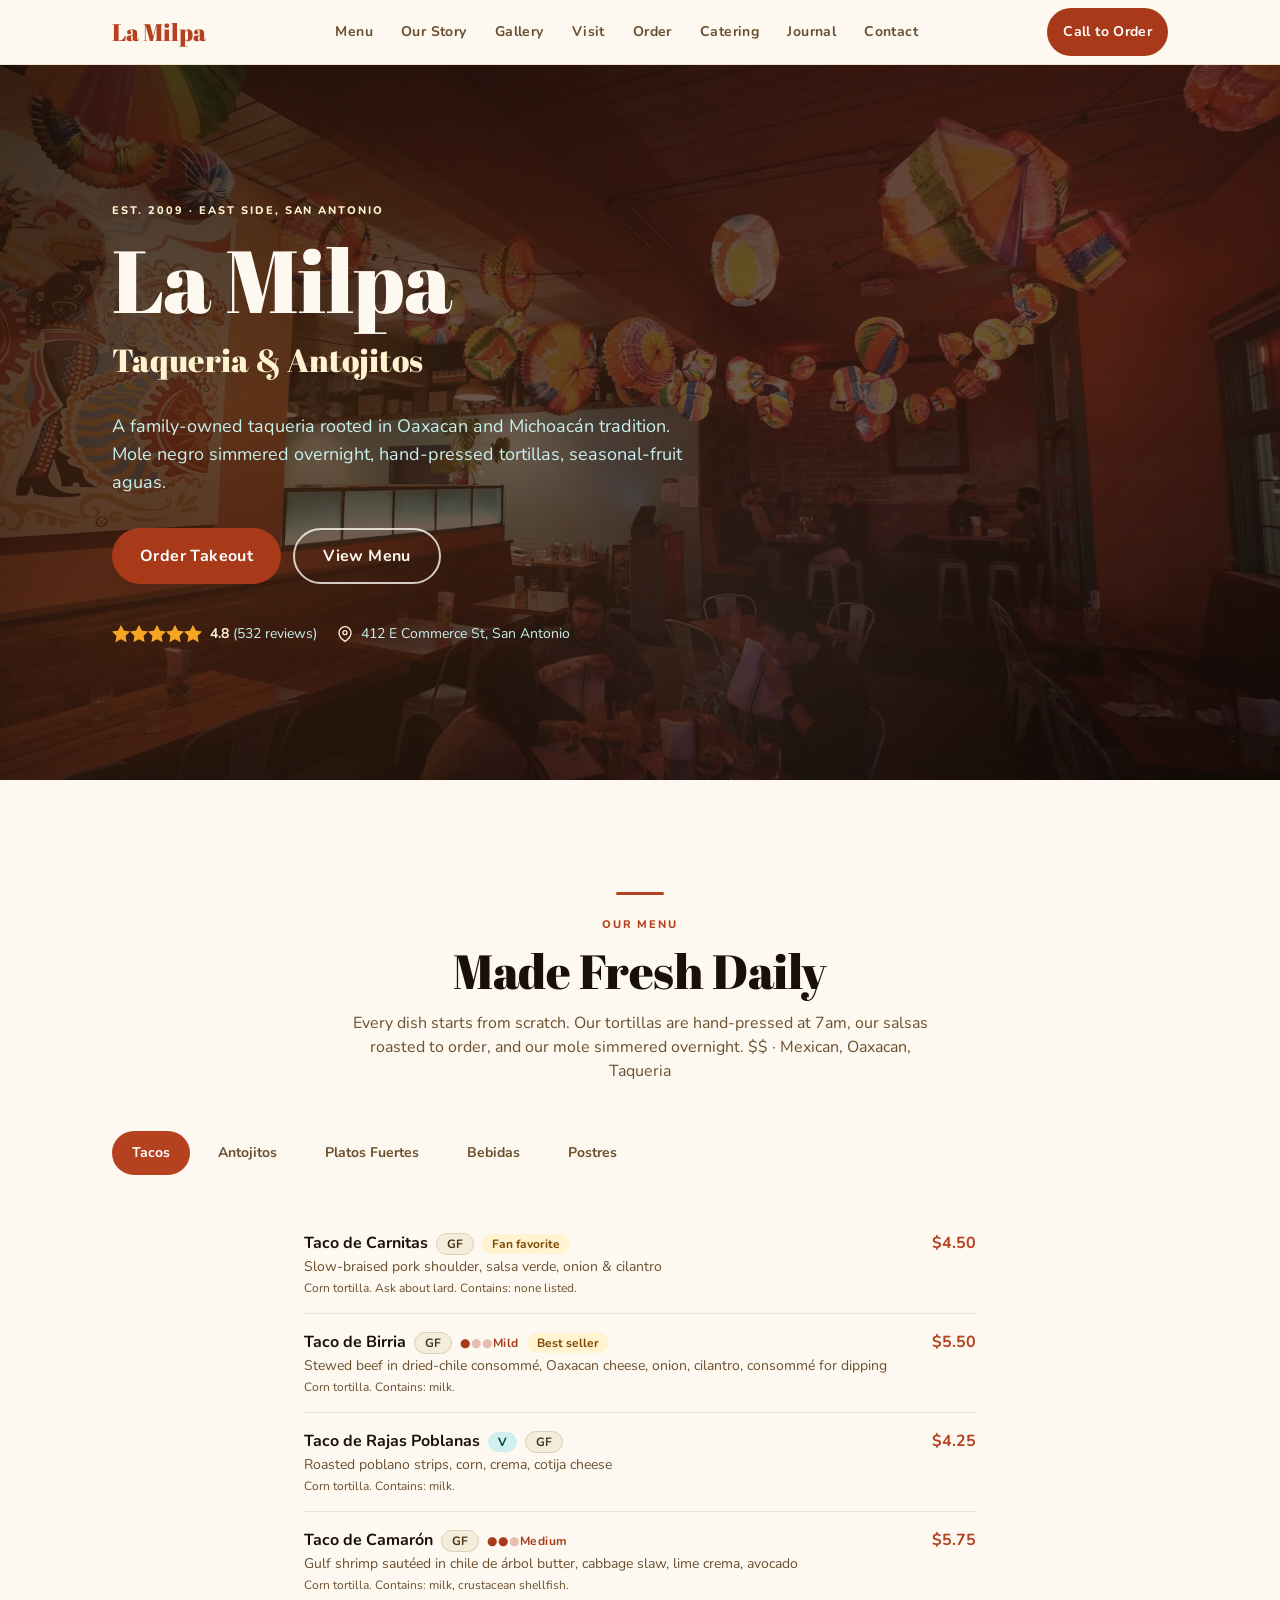
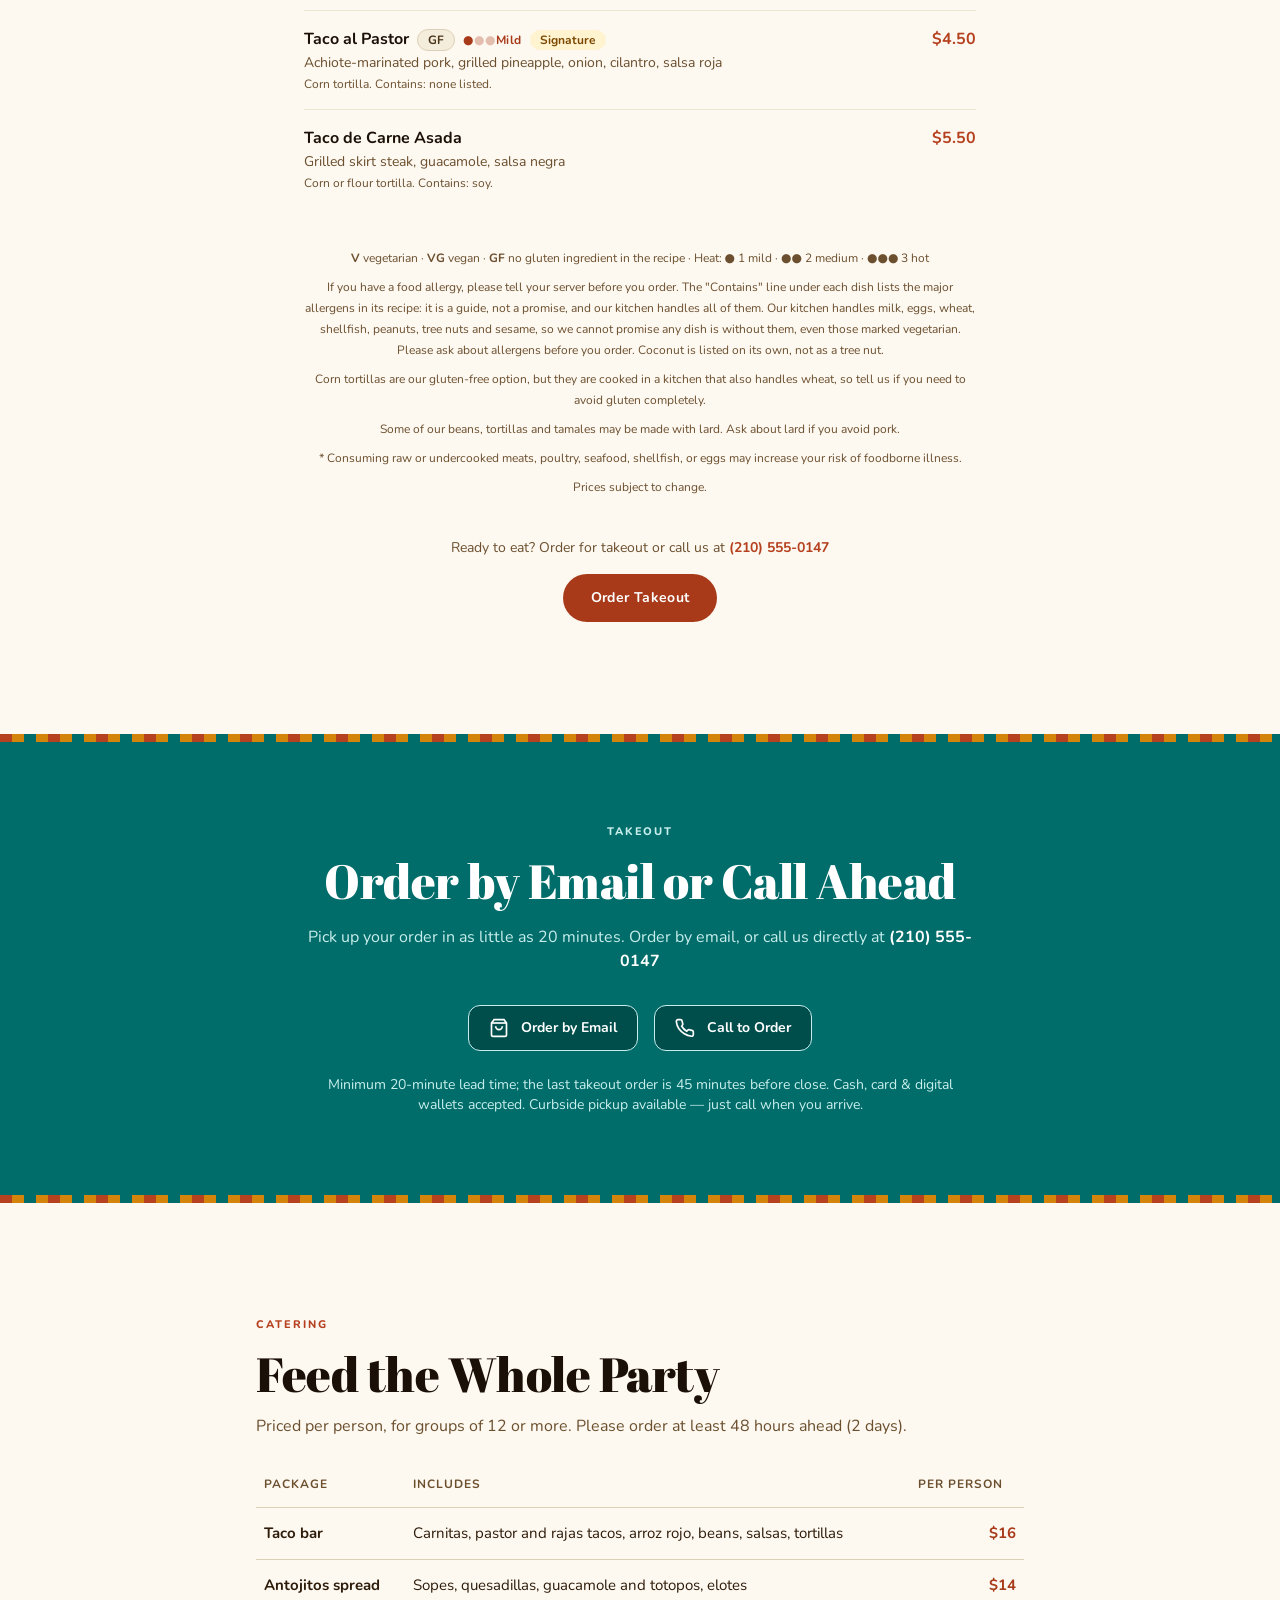
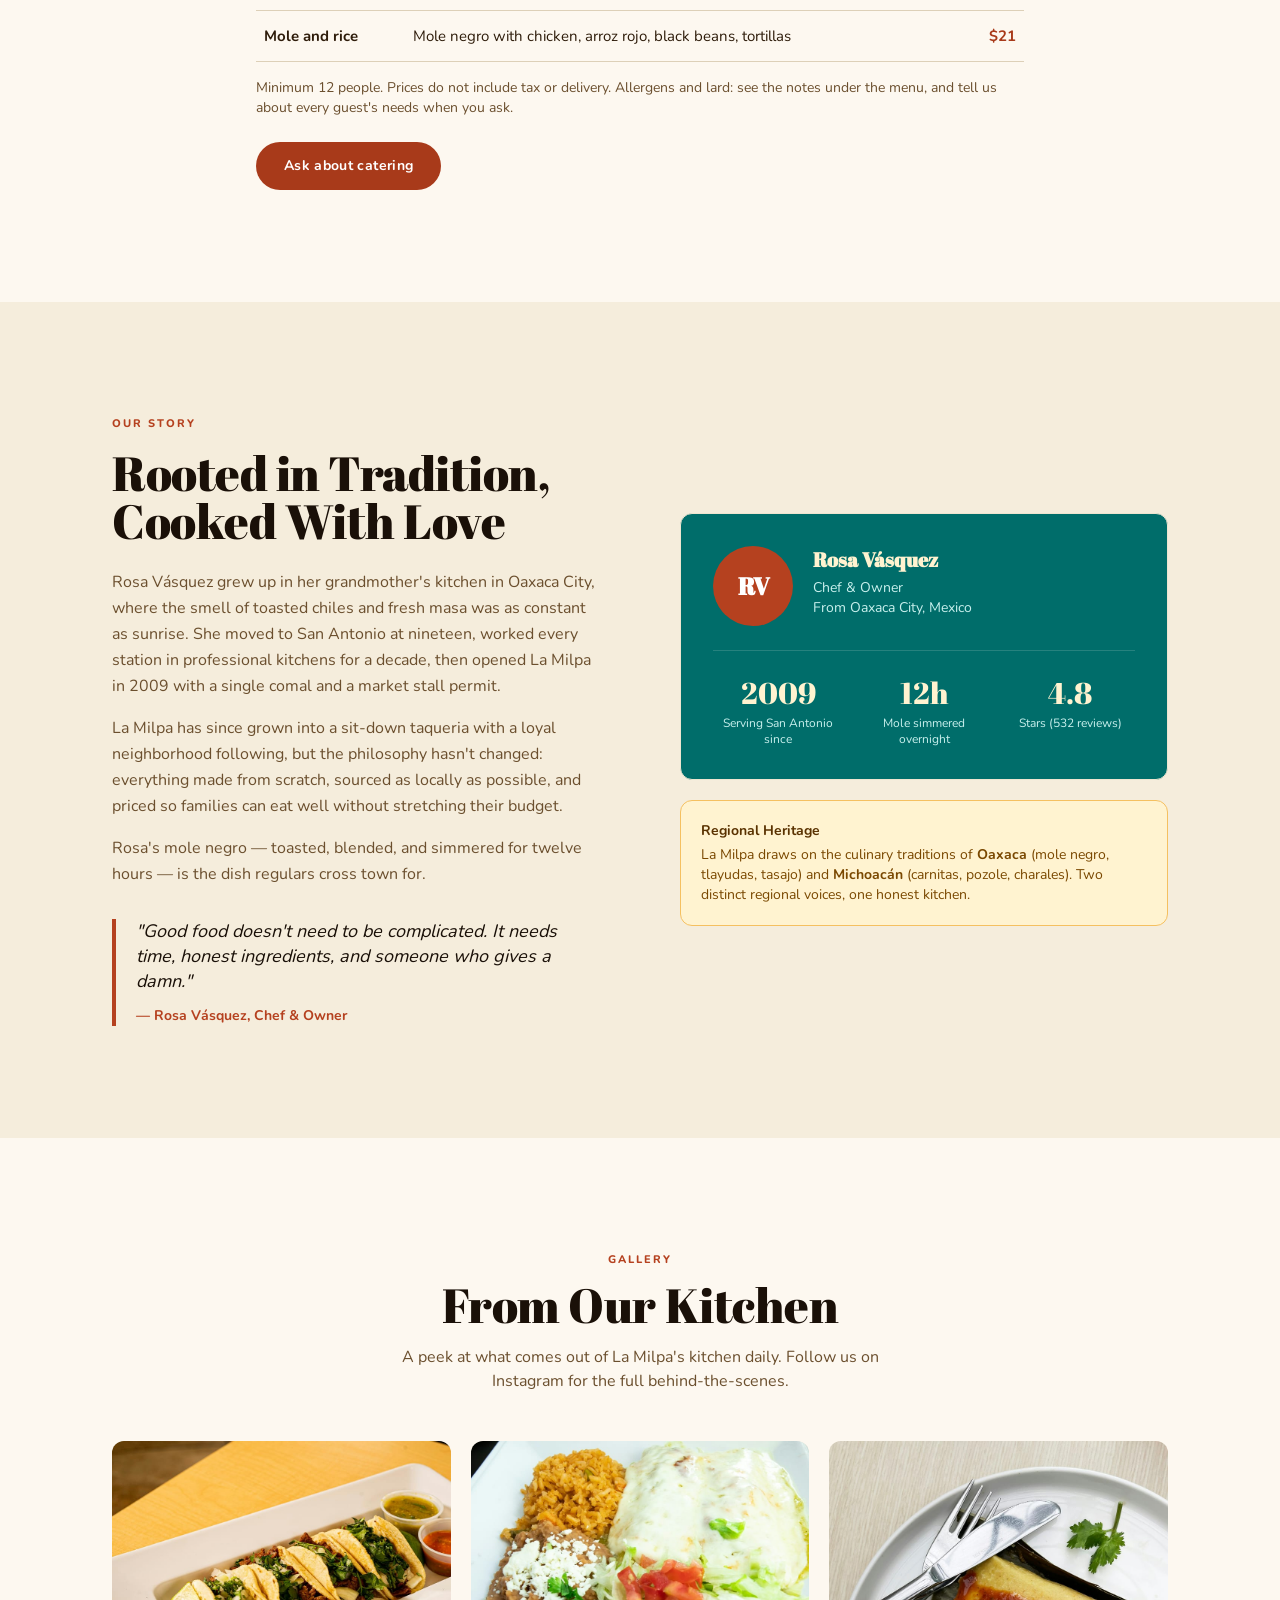
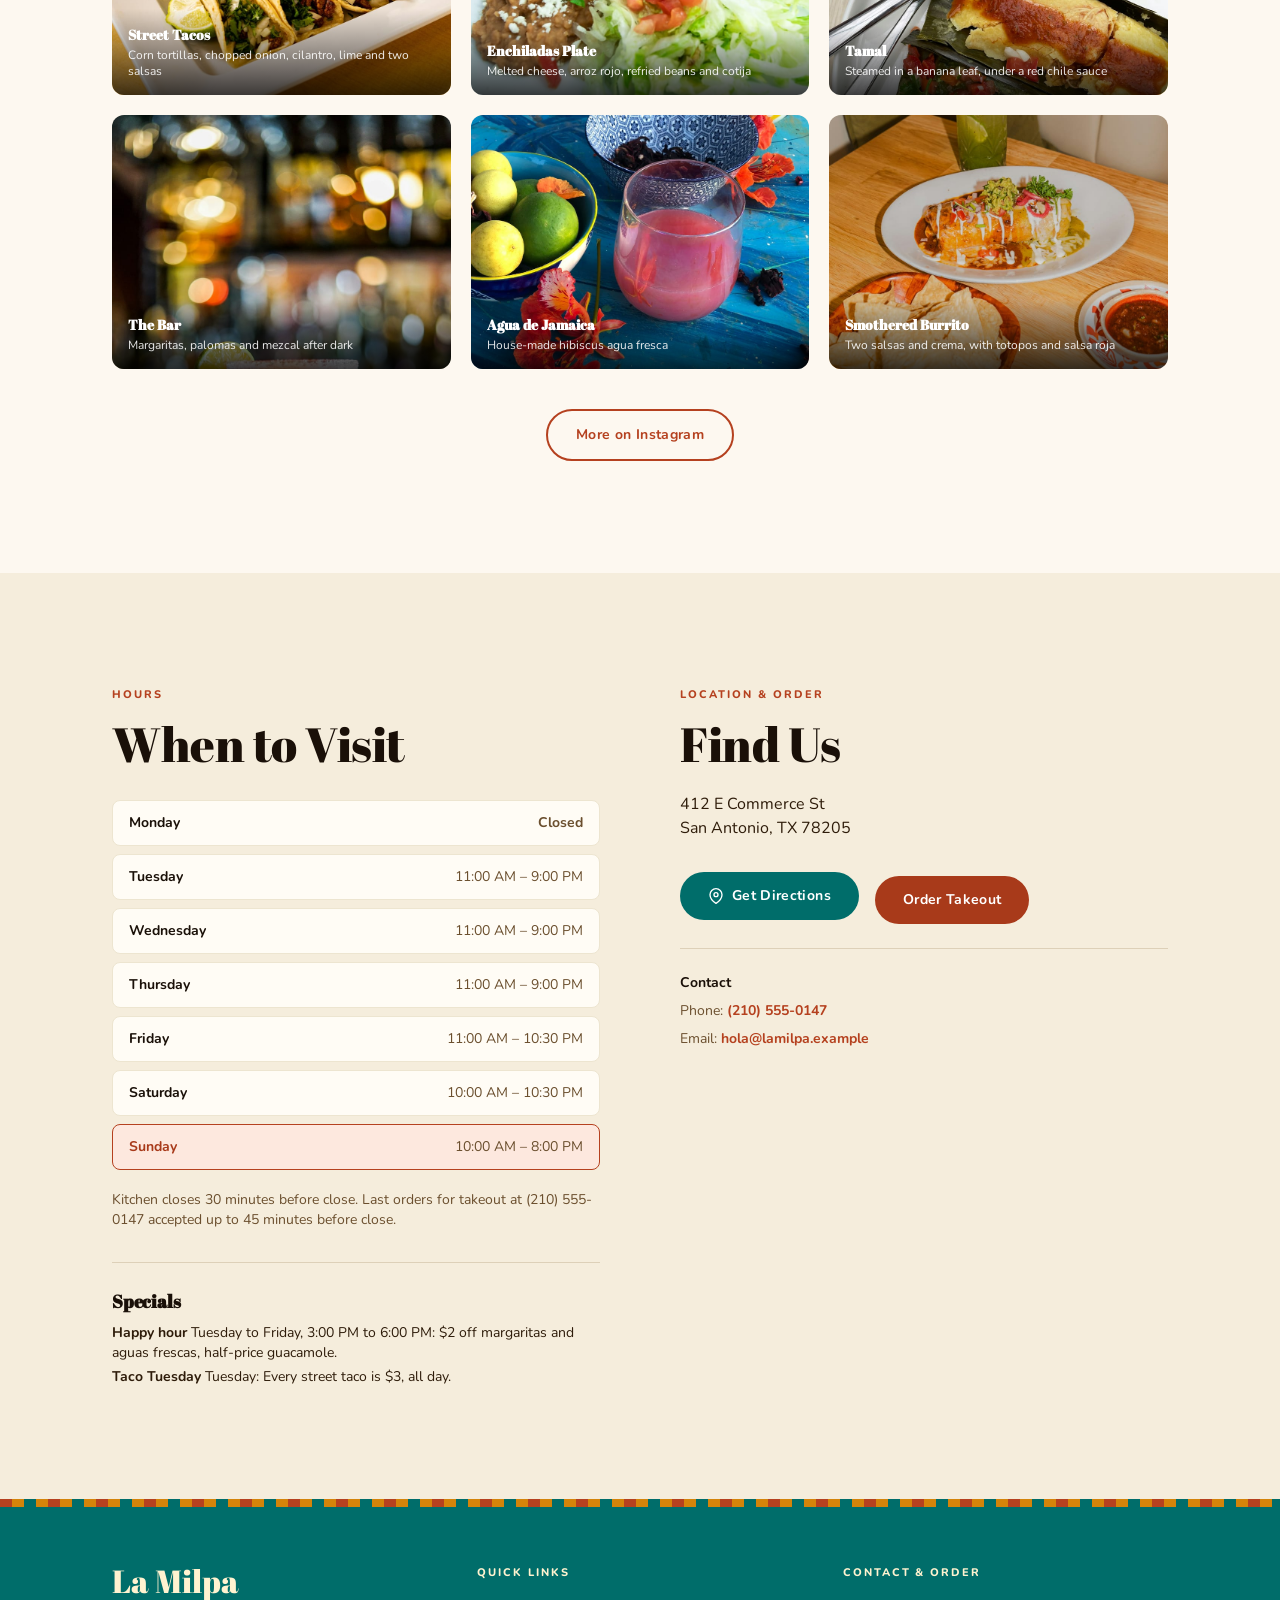
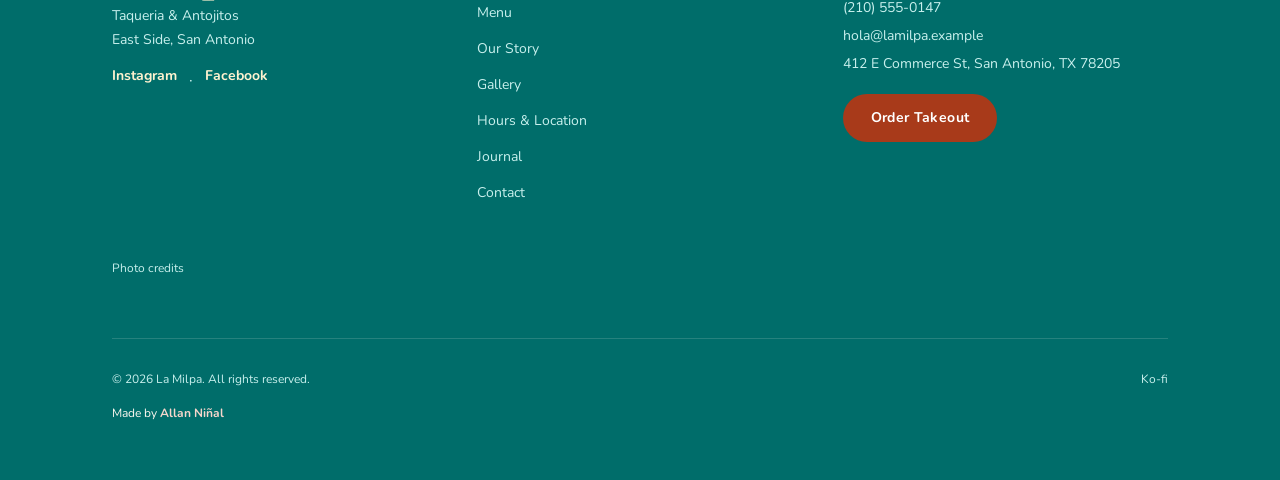
==== commit d7c5303f: "1.1.0: A Contains line on every dish and an allergy notice; spice level (1 to 3) with a legend, corn" ====
--- a/index.html
+++ b/index.html
@@ -1,7 +1,7 @@
-<!DOCTYPE html><html lang="en" class="scroll-smooth"> <head><meta charset="utf-8"><meta name="viewport" content="width=device-width, initial-scale=1, viewport-fit=cover"><meta name="theme-color" content="#006D6A"><meta name="color-scheme" content="light"><title>La Milpa — Taqueria &amp; Antojitos</title><meta name="description" content="A family-owned taqueria rooted in Oaxacan and Michoacán tradition. Mole negro simmered overnight, hand-pressed tortillas, seasonal-fruit aguas."><link rel="canonical" href="https://example.com/"><meta name="robots" content="index, follow"><meta name="author" content="Rosa Vásquez"><!-- Open Graph --><meta property="og:title" content="La Milpa — Taqueria &#38; Antojitos"><meta property="og:description" content="A family-owned taqueria rooted in Oaxacan and Michoacán tradition. Mole negro simmered overnight, hand-pressed tortillas, seasonal-fruit aguas."><meta property="og:url" content="https://example.com/"><meta property="og:type" content="website"><meta property="og:site_name" content="La Milpa"><meta property="og:locale" content="en_US"><meta property="og:image" content="https://example.com/og-image.png"><meta property="og:image:type" content="image/png"><meta property="og:image:width" content="1200"><meta property="og:image:height" content="630"><meta property="og:image:alt" content="La Milpa — Taqueria &#38; Antojitos in San Antonio, Texas"><!-- Twitter / X --><meta name="twitter:card" content="summary_large_image"><meta name="twitter:title" content="La Milpa — Taqueria &#38; Antojitos"><meta name="twitter:description" content="A family-owned taqueria rooted in Oaxacan and Michoacán tradition. Mole negro simmered overnight, hand-pressed tortillas, seasonal-fruit aguas."><meta name="twitter:image" content="https://example.com/og-image.png"><link rel="icon" href="./favicon.svg" type="image/svg+xml"><link rel="apple-touch-icon" href="./favicon.svg"><script type="application/ld+json">{"@context":"https://schema.org","@type":"Restaurant","name":"La Milpa","description":"A family-owned taqueria rooted in Oaxacan and Michoacán tradition. Mole negro simmered overnight, hand-pressed tortillas, seasonal-fruit aguas.","url":"https://example.com/","telephone":"(210) 555-0147","email":"hola@lamilpa.example","servesCuisine":"Mexican, Oaxacan, Taqueria","priceRange":"$$","address":{"@type":"PostalAddress","streetAddress":"412 E Commerce St","addressLocality":"San Antonio","addressRegion":"TX","postalCode":"78205","addressCountry":"US"},"geo":{"@type":"GeoCoordinates","latitude":29.4246,"longitude":-98.4951},"openingHours":["Tu-Th 11:00-21:00","Fr 11:00-22:30","Sa 10:00-22:30","Su 10:00-20:00"],"aggregateRating":{"@type":"AggregateRating","ratingValue":4.8,"reviewCount":532,"bestRating":5},"menu":"https://example.com/#menu","hasMenu":{"@type":"Menu","name":"La Milpa Menu","description":"Tacos, antojitos, platos fuertes, margaritas and aguas frescas","url":"https://example.com/#menu"},"founder":{"@type":"Person","name":"Rosa Vásquez","jobTitle":"Chef & Owner"},"currenciesAccepted":"USD","paymentAccepted":"Cash, Credit Card","amenityFeature":[{"@type":"LocationFeatureSpecification","name":"Takeout","value":true},{"@type":"LocationFeatureSpecification","name":"Dine In","value":true},{"@type":"LocationFeatureSpecification","name":"Wheelchair Accessible","value":true}],"sameAs":["https://instagram.com","https://facebook.com"]}</script><link rel="stylesheet" href="./assets/index.BJos-fKC.css"><script type="module">const e=document.querySelectorAll('[role="tab"]'),a=document.querySelectorAll('[role="tabpanel"]');e.forEach(t=>{t.addEventListener("click",()=>{const o=t.getAttribute("aria-controls");e.forEach(c=>c.setAttribute("aria-selected","false")),t.setAttribute("aria-selected","true"),a.forEach(c=>c.classList.add("hidden")),document.getElementById(o||"")?.classList.remove("hidden")})});e.forEach((t,o)=>{t.addEventListener("keydown",r=>{r.key==="ArrowRight"&&(r.preventDefault(),e[(o+1)%e.length].focus(),e[(o+1)%e.length].click()),r.key==="ArrowLeft"&&(r.preventDefault(),e[(o-1+e.length)%e.length].focus(),e[(o-1+e.length)%e.length].click())})});const n=new Date().toLocaleDateString("en-US",{weekday:"long"}),l=document.querySelector(`[data-day="${n}"]`);if(l){l.style.backgroundColor="var(--color-accent-light)",l.style.borderColor="var(--color-accent)";const t=l.querySelector("span:first-child");t&&(t.style.color="var(--color-accent-dark)")}
-</script></head> <body class="min-h-screen flex flex-col antialiased"> <header class="sticky top-0 z-50" style="background-color: rgba(253, 248, 240, 0.95); backdrop-filter: blur(8px); border-bottom: 1px solid var(--color-border-light);" data-astro-cid-ctg3m53h> <a href="#main-content" class="skip-link" data-astro-cid-ctg3m53h>Skip to main content</a> <div class="container-x flex items-center justify-between h-16" data-astro-cid-ctg3m53h> <!-- Logo / name --> <a href="./index.html" class="flex items-center gap-2 hover:opacity-80 transition-opacity" style="min-height: 44px;" aria-label="La Milpa — Home" data-astro-cid-ctg3m53h> <span style="font-family: 'Abril Fatface', serif; font-size: 1.5rem; color: var(--color-accent); line-height: 1;" data-astro-cid-ctg3m53h>La Milpa</span> </a> <!-- Desktop nav --> <nav aria-label="Main navigation" class="hidden lg:flex items-center gap-1" data-astro-cid-ctg3m53h> <a href="./menu/index.html" class="nav-link px-3" data-astro-cid-ctg3m53h>Menu</a><a href="./index.html#story" class="nav-link px-3" data-astro-cid-ctg3m53h>Our Story</a><a href="./index.html#gallery" class="nav-link px-3" data-astro-cid-ctg3m53h>Gallery</a><a href="./index.html#hours" class="nav-link px-3" data-astro-cid-ctg3m53h>Visit</a><a href="./index.html#takeout" class="nav-link px-3" data-astro-cid-ctg3m53h>Order</a><a href="./journal/index.html" class="nav-link px-3" data-astro-cid-ctg3m53h>Journal</a><a href="./contact/index.html" class="nav-link px-3" data-astro-cid-ctg3m53h>Contact</a> </nav> <div class="flex items-center gap-2" data-astro-cid-ctg3m53h> <!-- CTA --> <a href="tel:(210) 555-0147" class="btn-primary text-sm" style="padding-left: 1rem; padding-right: 1rem;" data-astro-cid-ctg3m53h>
+<!DOCTYPE html><html lang="en" class="scroll-smooth"> <head><meta charset="utf-8"><meta name="viewport" content="width=device-width, initial-scale=1, viewport-fit=cover"><meta name="theme-color" content="#006D6A"><meta name="color-scheme" content="light"><title>La Milpa — Taqueria &amp; Antojitos</title><meta name="description" content="A family-owned taqueria rooted in Oaxacan and Michoacán tradition. Mole negro simmered overnight, hand-pressed tortillas, seasonal-fruit aguas."><link rel="canonical" href="https://example.com/"><meta name="robots" content="index, follow"><meta name="author" content="Rosa Vásquez"><!-- Open Graph --><meta property="og:title" content="La Milpa — Taqueria &#38; Antojitos"><meta property="og:description" content="A family-owned taqueria rooted in Oaxacan and Michoacán tradition. Mole negro simmered overnight, hand-pressed tortillas, seasonal-fruit aguas."><meta property="og:url" content="https://example.com/"><meta property="og:type" content="website"><meta property="og:site_name" content="La Milpa"><meta property="og:locale" content="en_US"><meta property="og:image" content="https://example.com/og-image.png"><meta property="og:image:type" content="image/png"><meta property="og:image:width" content="1200"><meta property="og:image:height" content="630"><meta property="og:image:alt" content="La Milpa — Taqueria &#38; Antojitos in San Antonio, Texas"><!-- Twitter / X --><meta name="twitter:card" content="summary_large_image"><meta name="twitter:title" content="La Milpa — Taqueria &#38; Antojitos"><meta name="twitter:description" content="A family-owned taqueria rooted in Oaxacan and Michoacán tradition. Mole negro simmered overnight, hand-pressed tortillas, seasonal-fruit aguas."><meta name="twitter:image" content="https://example.com/og-image.png"><link rel="icon" href="./favicon.svg" type="image/svg+xml"><link rel="apple-touch-icon" href="./favicon.svg"><script type="application/ld+json">{"@context":"https://schema.org","@type":"Restaurant","name":"La Milpa","description":"A family-owned taqueria rooted in Oaxacan and Michoacán tradition. Mole negro simmered overnight, hand-pressed tortillas, seasonal-fruit aguas.","url":"https://example.com/","telephone":"(210) 555-0147","email":"hola@lamilpa.example","servesCuisine":"Mexican, Oaxacan, Taqueria","priceRange":"$$","address":{"@type":"PostalAddress","streetAddress":"412 E Commerce St","addressLocality":"San Antonio","addressRegion":"TX","postalCode":"78205","addressCountry":"US"},"geo":{"@type":"GeoCoordinates","latitude":29.4246,"longitude":-98.4951},"openingHoursSpecification":[{"@type":"OpeningHoursSpecification","dayOfWeek":["Tuesday","Wednesday","Thursday"],"opens":"11:00","closes":"21:00"},{"@type":"OpeningHoursSpecification","dayOfWeek":["Friday"],"opens":"11:00","closes":"22:30"},{"@type":"OpeningHoursSpecification","dayOfWeek":["Saturday"],"opens":"10:00","closes":"22:30"},{"@type":"OpeningHoursSpecification","dayOfWeek":["Sunday"],"opens":"10:00","closes":"20:00"}],"aggregateRating":{"@type":"AggregateRating","ratingValue":4.8,"reviewCount":532,"bestRating":5},"menu":"https://example.com/#menu","hasMenu":{"@type":"Menu","name":"La Milpa Menu","description":"Tacos, antojitos, platos fuertes, margaritas and aguas frescas","url":"https://example.com/#menu","hasMenuSection":[{"@type":"MenuSection","name":"Tacos","hasMenuItem":[{"@type":"MenuItem","name":"Taco de Carnitas","description":"Slow-braised pork shoulder, salsa verde, onion & cilantro","offers":{"@type":"Offer","price":"4.50","priceCurrency":"USD"}},{"@type":"MenuItem","name":"Taco de Birria","description":"Stewed beef in dried-chile consommé, Oaxacan cheese, onion, cilantro, consommé for dipping","offers":{"@type":"Offer","price":"5.50","priceCurrency":"USD"}},{"@type":"MenuItem","name":"Taco de Rajas Poblanas","description":"Roasted poblano strips, corn, crema, cotija cheese","offers":{"@type":"Offer","price":"4.25","priceCurrency":"USD"}},{"@type":"MenuItem","name":"Taco de Camarón","description":"Gulf shrimp sautéed in chile de árbol butter, cabbage slaw, lime crema, avocado","offers":{"@type":"Offer","price":"5.75","priceCurrency":"USD"}},{"@type":"MenuItem","name":"Taco al Pastor","description":"Achiote-marinated pork, grilled pineapple, onion, cilantro, salsa roja","offers":{"@type":"Offer","price":"4.50","priceCurrency":"USD"}},{"@type":"MenuItem","name":"Taco de Carne Asada","description":"Grilled skirt steak, guacamole, salsa negra","offers":{"@type":"Offer","price":"5.50","priceCurrency":"USD"}}]},{"@type":"MenuSection","name":"Antojitos","hasMenuItem":[{"@type":"MenuItem","name":"Tlayuda Oaxaqueña","description":"Large crisp tortilla, black bean paste, Oaxacan quesillo, tasajo, avocado, salsa","offers":{"@type":"Offer","price":"14.00","priceCurrency":"USD"}},{"@type":"MenuItem","name":"Quesadilla de Flor de Calabaza","description":"Squash blossom & epazote quesadilla, handmade tortilla, salsa verde","offers":{"@type":"Offer","price":"10.50","priceCurrency":"USD"}},{"@type":"MenuItem","name":"Sopes de Chorizo","description":"Three thick corn masa sopes, house chorizo, refried beans, crema, cotija, pickled jalapeño","offers":{"@type":"Offer","price":"11.00","priceCurrency":"USD"}},{"@type":"MenuItem","name":"Gorditas de Chicharrón","description":"Twice-fried masa pockets filled with pork rinds in salsa verde, queso fresco","offers":{"@type":"Offer","price":"10.00","priceCurrency":"USD"}},{"@type":"MenuItem","name":"Elotes Estilo La Milpa","description":"Grilled corn on the cob, chipotle mayo, cotija, chile piquín, lime — two per order","offers":{"@type":"Offer","price":"7.50","priceCurrency":"USD"}},{"@type":"MenuItem","name":"Guacamole y Totopos","description":"Chunky house guacamole, hand-fried totopos, pico de gallo","offers":{"@type":"Offer","price":"9.00","priceCurrency":"USD"}},{"@type":"MenuItem","name":"Aguachile Verde","description":"Gulf shrimp cured raw in lime, serrano and cilantro, cucumber, red onion, avocado, crisp tostadas","offers":{"@type":"Offer","price":"15.50","priceCurrency":"USD"}}]},{"@type":"MenuSection","name":"Platos Fuertes","hasMenuItem":[{"@type":"MenuItem","name":"Mole Negro con Pollo","description":"Braised chicken thigh in 12-hour Oaxacan black mole, arroz rojo, black beans","offers":{"@type":"Offer","price":"19.00","priceCurrency":"USD"}},{"@type":"MenuItem","name":"Enchiladas Suizas","description":"Corn tortillas filled with pulled chicken, tomatillo cream sauce, Oaxacan cheese, sour cream","offers":{"@type":"Offer","price":"16.50","priceCurrency":"USD"}},{"@type":"MenuItem","name":"Pozole Rojo","description":"Traditional pork and hominy soup, dried red chiles, garnished with cabbage, radish & oregano","offers":{"@type":"Offer","price":"14.00","priceCurrency":"USD"}},{"@type":"MenuItem","name":"Camarones a la Diabla","description":"Gulf shrimp in fiery chile de árbol & tomato sauce, steamed rice","offers":{"@type":"Offer","price":"20.50","priceCurrency":"USD"}},{"@type":"MenuItem","name":"Plato Vegetariano","description":"Charred seasonal vegetables, black bean purée, calabacitas con epazote, crema","offers":{"@type":"Offer","price":"15.00","priceCurrency":"USD"}}]},{"@type":"MenuSection","name":"Bebidas","hasMenuItem":[{"@type":"MenuItem","name":"Margarita Clásica","description":"Blanco tequila, fresh lime juice, triple sec, Himalayan salt rim — rocks or blended","offers":{"@type":"Offer","price":"10.00","priceCurrency":"USD"}},{"@type":"MenuItem","name":"Mezcal Negroni Rojo","description":"Joven mezcal, bitter aperitivo, sweet vermouth, orange peel — silky smoke-forward sipper","offers":{"@type":"Offer","price":"13.00","priceCurrency":"USD"}},{"@type":"MenuItem","name":"Paloma de Hibisco","description":"Reposado tequila, house-made hibiscus syrup, grapefruit juice, soda, chile rim","offers":{"@type":"Offer","price":"12.00","priceCurrency":"USD"}},{"@type":"MenuItem","name":"Agua de Jamaica","description":"House-made hibiscus flower agua fresca, cane sugar, fresh lime — no alcohol","offers":{"@type":"Offer","price":"4.00","priceCurrency":"USD"}},{"@type":"MenuItem","name":"Agua de Tamarindo","description":"Fresh tamarind agua fresca, piloncillo, lime — no alcohol","offers":{"@type":"Offer","price":"4.00","priceCurrency":"USD"}},{"@type":"MenuItem","name":"Horchata","description":"Traditional rice & cinnamon agua fresca, served cold — no alcohol","offers":{"@type":"Offer","price":"4.00","priceCurrency":"USD"}},{"@type":"MenuItem","name":"Mexican Lager","description":"Mexican lager, 12 oz bottle, served with lime","offers":{"@type":"Offer","price":"5.50","priceCurrency":"USD"}},{"@type":"MenuItem","name":"Mexican Fruit Soda","description":"Tamarindo, Mandarina, or Toronja — 12.5 oz glass bottle","offers":{"@type":"Offer","price":"3.50","priceCurrency":"USD"}}]},{"@type":"MenuSection","name":"Postres","hasMenuItem":[{"@type":"MenuItem","name":"Flan de Coco","description":"Baked custard with coconut milk and burnt-sugar caramel","offers":{"@type":"Offer","price":"7.50","priceCurrency":"USD"}},{"@type":"MenuItem","name":"Churros con Cajeta","description":"Cinnamon-sugar churros with goat-milk caramel for dipping","offers":{"@type":"Offer","price":"7.00","priceCurrency":"USD"}}]}]},"founder":{"@type":"Person","name":"Rosa Vásquez","jobTitle":"Chef & Owner"},"currenciesAccepted":"USD","paymentAccepted":"Cash, Credit Card","amenityFeature":[{"@type":"LocationFeatureSpecification","name":"Takeout","value":true},{"@type":"LocationFeatureSpecification","name":"Dine In","value":true},{"@type":"LocationFeatureSpecification","name":"Wheelchair Accessible","value":true}],"sameAs":["https://instagram.com","https://facebook.com"]}</script><link rel="stylesheet" href="./assets/index.C4qjTYCS.css"><script type="module">const e=document.querySelectorAll('[role="tab"]'),a=document.querySelectorAll('[role="tabpanel"]');e.forEach(t=>{t.addEventListener("click",()=>{const r=t.getAttribute("aria-controls");e.forEach(c=>c.setAttribute("aria-selected","false")),t.setAttribute("aria-selected","true"),a.forEach(c=>{c.hidden=!0});const o=document.getElementById(r||"");o&&(o.hidden=!1)})});e.forEach((t,r)=>{t.addEventListener("keydown",o=>{o.key==="ArrowRight"&&(o.preventDefault(),e[(r+1)%e.length].focus(),e[(r+1)%e.length].click()),o.key==="ArrowLeft"&&(o.preventDefault(),e[(r-1+e.length)%e.length].focus(),e[(r-1+e.length)%e.length].click())})});const n=new Date().toLocaleDateString("en-US",{weekday:"long"}),l=document.querySelector(`[data-day="${n}"]`);if(l){l.style.backgroundColor="var(--color-accent-light)",l.style.borderColor="var(--color-accent)";const t=l.querySelector("span:first-child");t&&(t.style.color="var(--color-accent-dark)")}
+</script></head> <body class="min-h-screen flex flex-col antialiased"> <header class="sticky top-0 z-50" style="background-color: rgba(253, 248, 240, 0.95); backdrop-filter: blur(8px); border-bottom: 1px solid var(--color-border-light);" data-astro-cid-ctg3m53h> <a href="#main-content" class="skip-link" data-astro-cid-ctg3m53h>Skip to main content</a> <div class="container-x flex items-center justify-between h-16" data-astro-cid-ctg3m53h> <!-- Logo / name --> <a href="./index.html" class="flex items-center gap-2 hover:opacity-80 transition-opacity" style="min-height: 44px;" aria-label="La Milpa — Home" data-astro-cid-ctg3m53h> <span style="font-family: 'Abril Fatface', serif; font-size: 1.5rem; color: var(--color-accent); line-height: 1;" data-astro-cid-ctg3m53h>La Milpa</span> </a> <!-- Desktop nav --> <nav aria-label="Main navigation" class="hidden lg:flex items-center gap-1" data-astro-cid-ctg3m53h> <a href="./menu/index.html" class="nav-link px-3" data-astro-cid-ctg3m53h>Menu</a><a href="./index.html#story" class="nav-link px-3" data-astro-cid-ctg3m53h>Our Story</a><a href="./index.html#gallery" class="nav-link px-3" data-astro-cid-ctg3m53h>Gallery</a><a href="./index.html#hours" class="nav-link px-3" data-astro-cid-ctg3m53h>Visit</a><a href="./index.html#takeout" class="nav-link px-3" data-astro-cid-ctg3m53h>Order</a><a href="./index.html#catering" class="nav-link px-3" data-astro-cid-ctg3m53h>Catering</a><a href="./journal/index.html" class="nav-link px-3" data-astro-cid-ctg3m53h>Journal</a><a href="./contact/index.html" class="nav-link px-3" data-astro-cid-ctg3m53h>Contact</a> </nav> <div class="flex items-center gap-2" data-astro-cid-ctg3m53h> <!-- CTA --> <a href="tel:(210) 555-0147" class="btn-primary text-sm" style="padding-left: 1rem; padding-right: 1rem;" data-astro-cid-ctg3m53h>
 Call to Order
-</a> <!-- Phone menu: works without JavaScript --> <details class="mobile-menu lg:hidden" data-astro-cid-ctg3m53h> <summary aria-label="Menu" data-astro-cid-ctg3m53h>Menu</summary> <nav aria-label="Mobile navigation" data-astro-cid-ctg3m53h> <a href="./menu/index.html" data-astro-cid-ctg3m53h>Menu</a><a href="./index.html#story" data-astro-cid-ctg3m53h>Our Story</a><a href="./index.html#gallery" data-astro-cid-ctg3m53h>Gallery</a><a href="./index.html#hours" data-astro-cid-ctg3m53h>Visit</a><a href="./index.html#takeout" data-astro-cid-ctg3m53h>Order</a><a href="./journal/index.html" data-astro-cid-ctg3m53h>Journal</a><a href="./contact/index.html" data-astro-cid-ctg3m53h>Contact</a> </nav> </details> </div> </div> </header>  <main id="main-content" class="flex-1">  <section id="hero" aria-labelledby="hero-heading" style="background-color: var(--color-hero-bg); color: var(--color-text-on-dark); position: relative; overflow: hidden;"> <!-- Full-bleed photo with a dark overlay for legibility --> <img src="./images/hero.jpg" alt="Inside La Milpa: paper lanterns hanging over the dining room and a painted mural" width="2000" height="1300" fetchpriority="high" decoding="async" style="position:absolute; inset:0; width:100%; height:100%; object-fit:cover;"> <div aria-hidden="true" style="position:absolute; inset:0; background: linear-gradient(160deg, rgba(20,12,8,0.84) 0%, rgba(45,24,16,0.72) 50%, rgba(20,12,8,0.8) 100%);"></div> <!-- Decorative background pattern — talavera-inspired tiles --> <div aria-hidden="true" style="
+</a> <!-- Phone menu: works without JavaScript --> <details class="mobile-menu lg:hidden" data-astro-cid-ctg3m53h> <summary aria-label="Menu" data-astro-cid-ctg3m53h>Menu</summary> <nav aria-label="Mobile navigation" data-astro-cid-ctg3m53h> <a href="./menu/index.html" data-astro-cid-ctg3m53h>Menu</a><a href="./index.html#story" data-astro-cid-ctg3m53h>Our Story</a><a href="./index.html#gallery" data-astro-cid-ctg3m53h>Gallery</a><a href="./index.html#hours" data-astro-cid-ctg3m53h>Visit</a><a href="./index.html#takeout" data-astro-cid-ctg3m53h>Order</a><a href="./index.html#catering" data-astro-cid-ctg3m53h>Catering</a><a href="./journal/index.html" data-astro-cid-ctg3m53h>Journal</a><a href="./contact/index.html" data-astro-cid-ctg3m53h>Contact</a> </nav> </details> </div> </div> </header>  <main id="main-content" class="flex-1">  <section id="hero" aria-labelledby="hero-heading" style="background-color: var(--color-hero-bg); color: var(--color-text-on-dark); position: relative; overflow: hidden;"> <!-- Full-bleed photo with a dark overlay for legibility --> <img src="./images/hero.jpg" alt="Inside La Milpa: paper lanterns hanging over the dining room and a painted mural" width="2000" height="1300" fetchpriority="high" decoding="async" style="position:absolute; inset:0; width:100%; height:100%; object-fit:cover;"> <div aria-hidden="true" style="position:absolute; inset:0; background: linear-gradient(160deg, rgba(20,12,8,0.84) 0%, rgba(45,24,16,0.72) 50%, rgba(20,12,8,0.8) 100%);"></div> <!-- Decorative background pattern — talavera-inspired tiles --> <div aria-hidden="true" style="
       position: absolute;
       inset: 0;
       background-image: radial-gradient(circle at 20% 50%, rgba(245, 166, 35, 0.08) 0%, transparent 50%),
@@ -16,38 +16,23 @@
 </a> </div> <!-- Rating strip --> <div class="mt-10 flex flex-wrap items-center gap-5"> <div class="flex items-center gap-2"> <div class="flex" aria-hidden="true"> <svg width="18" height="18" viewBox="0 0 24 24" fill="#F5A623" stroke="#F5A623" stroke-width="2" aria-hidden="true"> <polygon points="12 2 15.09 8.26 22 9.27 17 14.14 18.18 21.02 12 17.77 5.82 21.02 7 14.14 2 9.27 8.91 8.26 12 2"></polygon> </svg><svg width="18" height="18" viewBox="0 0 24 24" fill="#F5A623" stroke="#F5A623" stroke-width="2" aria-hidden="true"> <polygon points="12 2 15.09 8.26 22 9.27 17 14.14 18.18 21.02 12 17.77 5.82 21.02 7 14.14 2 9.27 8.91 8.26 12 2"></polygon> </svg><svg width="18" height="18" viewBox="0 0 24 24" fill="#F5A623" stroke="#F5A623" stroke-width="2" aria-hidden="true"> <polygon points="12 2 15.09 8.26 22 9.27 17 14.14 18.18 21.02 12 17.77 5.82 21.02 7 14.14 2 9.27 8.91 8.26 12 2"></polygon> </svg><svg width="18" height="18" viewBox="0 0 24 24" fill="#F5A623" stroke="#F5A623" stroke-width="2" aria-hidden="true"> <polygon points="12 2 15.09 8.26 22 9.27 17 14.14 18.18 21.02 12 17.77 5.82 21.02 7 14.14 2 9.27 8.91 8.26 12 2"></polygon> </svg><svg width="18" height="18" viewBox="0 0 24 24" fill="#F5A623" stroke="#F5A623" stroke-width="2" aria-hidden="true"> <polygon points="12 2 15.09 8.26 22 9.27 17 14.14 18.18 21.02 12 17.77 5.82 21.02 7 14.14 2 9.27 8.91 8.26 12 2"></polygon> </svg> </div> <span class="text-sm font-bold" style="color: var(--color-marigold-light);" aria-label="Rated 4.8 out of 5 stars"> 4.8 <span class="font-normal" style="color: var(--color-text-muted-on-dark);">(532 reviews)</span> </span> </div> <div class="flex items-center gap-2"> <svg width="16" height="16" viewBox="0 0 24 24" fill="none" stroke="currentColor" stroke-width="2" aria-hidden="true" style="color: var(--color-marigold-light);"> <path d="M21 10c0 7-9 13-9 13s-9-6-9-13a9 9 0 0 1 18 0z"></path> <circle cx="12" cy="10" r="3"></circle> </svg> <span class="text-sm" style="color: var(--color-text-muted-on-dark);">412 E Commerce St, San Antonio</span> </div> </div> </div> </div> <!-- Tile divider bottom --> <div class="tile-divider" aria-hidden="true"></div> </section> <section id="menu" aria-labelledby="menu-heading" class="section-gap" style="background-color: var(--color-bg);"> <div class="container-x"> <!-- Section header --> <div class="text-center mb-12"> <span class="taco-rule mx-auto"></span> <p class="label-eyebrow mb-3">Our Menu</p> <h2 id="menu-heading" class="text-4xl sm:text-5xl" style="font-family: 'Abril Fatface', serif; color: var(--color-text);">
 Made Fresh Daily
 </h2> <p class="mt-4 text-base max-w-xl mx-auto" style="color: var(--color-text-muted);">
-Every dish starts from scratch. Our tortillas are hand-pressed at 7am, our salsas roasted to order, and our mole simmered overnight. $$ &middot; Mexican, Oaxacan, Taqueria </p> </div> <!-- Legend --> <div class="flex flex-wrap justify-center gap-4 mb-8 text-xs" style="color: var(--color-text-muted);"> <span class="flex items-center gap-1.5"> <span aria-hidden="true" class="w-3 h-3 rounded-full inline-block" style="background-color: var(--color-teal);"></span>
-Vegetarian
-</span> <span class="flex items-center gap-1.5"> <span aria-hidden="true" class="w-3 h-3 rounded-full inline-block" style="background-color: var(--color-accent);"></span>
-Contains heat
-</span> </div> <!-- Tab navigation --> <div class="flex overflow-x-auto gap-2 pb-2 mb-8 scrollbar-hide" role="tablist" aria-label="Menu categories"> <button class="tab-btn" role="tab" id="tab-tacos" aria-controls="panel-tacos" aria-selected="true" data-category="tacos"> Tacos </button><button class="tab-btn" role="tab" id="tab-antojitos" aria-controls="panel-antojitos" aria-selected="false" data-category="antojitos"> Antojitos </button><button class="tab-btn" role="tab" id="tab-mains" aria-controls="panel-mains" aria-selected="false" data-category="mains"> Platos Fuertes </button><button class="tab-btn" role="tab" id="tab-drinks" aria-controls="panel-drinks" aria-selected="false" data-category="drinks"> Bebidas </button> </div> <!-- Menu panels --> <div> <div role="tabpanel" id="panel-tacos" aria-labelledby="tab-tacos" class=""> <ul class="max-w-2xl mx-auto"> <li class="menu-item"> <div class="flex-1 min-w-0"> <div class="flex flex-wrap items-baseline gap-2"> <span class="font-bold text-base" style="color: var(--color-text);">Taco de Carnitas</span>   <span class="badge badge-marigold">Fan favorite</span> </div> <p class="mt-0.5 text-sm leading-snug" style="color: var(--color-text-muted);">Slow-braised pork shoulder, salsa verde, onion &amp; cilantro, corn tortilla</p> </div> <span class="font-bold text-base flex-shrink-0" style="color: var(--color-accent);">$4.50</span> </li><li class="menu-item"> <div class="flex-1 min-w-0"> <div class="flex flex-wrap items-baseline gap-2"> <span class="font-bold text-base" style="color: var(--color-text);">Taco de Birria</span>   <span class="badge badge-marigold">Best seller</span> </div> <p class="mt-0.5 text-sm leading-snug" style="color: var(--color-text-muted);">Stewed beef in dried-chile consommé, Oaxacan cheese, onion, cilantro, consommé for dipping</p> </div> <span class="font-bold text-base flex-shrink-0" style="color: var(--color-accent);">$5.50</span> </li><li class="menu-item"> <div class="flex-1 min-w-0"> <div class="flex flex-wrap items-baseline gap-2"> <span class="font-bold text-base" style="color: var(--color-text);">Taco de Rajas Poblanas</span> <span class="badge badge-teal" aria-label="Vegetarian"> <span aria-hidden="true">&#x25CF;</span> Veg
-</span>   </div> <p class="mt-0.5 text-sm leading-snug" style="color: var(--color-text-muted);">Roasted poblano strips, corn, crema, cotija cheese, corn tortilla</p> </div> <span class="font-bold text-base flex-shrink-0" style="color: var(--color-accent);">$4.25</span> </li><li class="menu-item"> <div class="flex-1 min-w-0"> <div class="flex flex-wrap items-baseline gap-2"> <span class="font-bold text-base" style="color: var(--color-text);">Taco de Camarón</span>  <span class="badge badge-accent" aria-label="Spicy"> <span aria-hidden="true">&#x25CF;</span> Hot
-</span>  </div> <p class="mt-0.5 text-sm leading-snug" style="color: var(--color-text-muted);">Gulf shrimp sautéed in chile de árbol butter, cabbage slaw, lime crema, avocado</p> </div> <span class="font-bold text-base flex-shrink-0" style="color: var(--color-accent);">$5.75</span> </li><li class="menu-item"> <div class="flex-1 min-w-0"> <div class="flex flex-wrap items-baseline gap-2"> <span class="font-bold text-base" style="color: var(--color-text);">Taco al Pastor</span>  <span class="badge badge-accent" aria-label="Spicy"> <span aria-hidden="true">&#x25CF;</span> Hot
-</span> <span class="badge badge-marigold">Signature</span> </div> <p class="mt-0.5 text-sm leading-snug" style="color: var(--color-text-muted);">Achiote-marinated pork, grilled pineapple, onion, cilantro, salsa roja</p> </div> <span class="font-bold text-base flex-shrink-0" style="color: var(--color-accent);">$4.50</span> </li><li class="menu-item"> <div class="flex-1 min-w-0"> <div class="flex flex-wrap items-baseline gap-2"> <span class="font-bold text-base" style="color: var(--color-text);">Taco de Carne Asada</span>    </div> <p class="mt-0.5 text-sm leading-snug" style="color: var(--color-text-muted);">Grilled skirt steak, guacamole, salsa negra, corn tortilla</p> </div> <span class="font-bold text-base flex-shrink-0" style="color: var(--color-accent);">$5.50</span> </li> </ul> </div><div role="tabpanel" id="panel-antojitos" aria-labelledby="tab-antojitos" class="hidden"> <ul class="max-w-2xl mx-auto"> <li class="menu-item"> <div class="flex-1 min-w-0"> <div class="flex flex-wrap items-baseline gap-2"> <span class="font-bold text-base" style="color: var(--color-text);">Tlayuda Oaxaqueña</span>   <span class="badge badge-marigold">Signature</span> </div> <p class="mt-0.5 text-sm leading-snug" style="color: var(--color-text-muted);">Large crisp tortilla, black bean paste, Oaxacan quesillo, tasajo, avocado, salsa</p> </div> <span class="font-bold text-base flex-shrink-0" style="color: var(--color-accent);">$14.00</span> </li><li class="menu-item"> <div class="flex-1 min-w-0"> <div class="flex flex-wrap items-baseline gap-2"> <span class="font-bold text-base" style="color: var(--color-text);">Quesadilla de Flor de Calabaza</span> <span class="badge badge-teal" aria-label="Vegetarian"> <span aria-hidden="true">&#x25CF;</span> Veg
-</span>   </div> <p class="mt-0.5 text-sm leading-snug" style="color: var(--color-text-muted);">Squash blossom &amp; epazote quesadilla, handmade flour tortilla, salsa verde</p> </div> <span class="font-bold text-base flex-shrink-0" style="color: var(--color-accent);">$10.50</span> </li><li class="menu-item"> <div class="flex-1 min-w-0"> <div class="flex flex-wrap items-baseline gap-2"> <span class="font-bold text-base" style="color: var(--color-text);">Sopes de Chorizo</span>    </div> <p class="mt-0.5 text-sm leading-snug" style="color: var(--color-text-muted);">Three thick corn masa sopes, house chorizo, refried beans, crema, cotija, pickled jalapeño</p> </div> <span class="font-bold text-base flex-shrink-0" style="color: var(--color-accent);">$11.00</span> </li><li class="menu-item"> <div class="flex-1 min-w-0"> <div class="flex flex-wrap items-baseline gap-2"> <span class="font-bold text-base" style="color: var(--color-text);">Gorditas de Chicharrón</span>  <span class="badge badge-accent" aria-label="Spicy"> <span aria-hidden="true">&#x25CF;</span> Hot
-</span>  </div> <p class="mt-0.5 text-sm leading-snug" style="color: var(--color-text-muted);">Twice-fried masa pockets filled with pork rinds in salsa verde, queso fresco</p> </div> <span class="font-bold text-base flex-shrink-0" style="color: var(--color-accent);">$10.00</span> </li><li class="menu-item"> <div class="flex-1 min-w-0"> <div class="flex flex-wrap items-baseline gap-2"> <span class="font-bold text-base" style="color: var(--color-text);">Elotes Estilo La Milpa</span> <span class="badge badge-teal" aria-label="Vegetarian"> <span aria-hidden="true">&#x25CF;</span> Veg
-</span>  <span class="badge badge-marigold">Summer special</span> </div> <p class="mt-0.5 text-sm leading-snug" style="color: var(--color-text-muted);">Grilled corn on the cob, chipotle mayo, cotija, chile piquín, lime — two per order</p> </div> <span class="font-bold text-base flex-shrink-0" style="color: var(--color-accent);">$7.50</span> </li><li class="menu-item"> <div class="flex-1 min-w-0"> <div class="flex flex-wrap items-baseline gap-2"> <span class="font-bold text-base" style="color: var(--color-text);">Guacamole y Totopos</span> <span class="badge badge-teal" aria-label="Vegetarian"> <span aria-hidden="true">&#x25CF;</span> Veg
-</span>   </div> <p class="mt-0.5 text-sm leading-snug" style="color: var(--color-text-muted);">Chunky house guacamole, hand-fried totopos, pico de gallo</p> </div> <span class="font-bold text-base flex-shrink-0" style="color: var(--color-accent);">$9.00</span> </li> </ul> </div><div role="tabpanel" id="panel-mains" aria-labelledby="tab-mains" class="hidden"> <ul class="max-w-2xl mx-auto"> <li class="menu-item"> <div class="flex-1 min-w-0"> <div class="flex flex-wrap items-baseline gap-2"> <span class="font-bold text-base" style="color: var(--color-text);">Mole Negro con Pollo</span>   <span class="badge badge-marigold">House specialty</span> </div> <p class="mt-0.5 text-sm leading-snug" style="color: var(--color-text-muted);">Braised chicken thigh in 12-hour Oaxacan black mole, arroz rojo, black beans, corn tortillas</p> </div> <span class="font-bold text-base flex-shrink-0" style="color: var(--color-accent);">$19.00</span> </li><li class="menu-item"> <div class="flex-1 min-w-0"> <div class="flex flex-wrap items-baseline gap-2"> <span class="font-bold text-base" style="color: var(--color-text);">Enchiladas Suizas</span>    </div> <p class="mt-0.5 text-sm leading-snug" style="color: var(--color-text-muted);">Corn tortillas filled with pulled chicken, tomatillo cream sauce, Oaxacan cheese, sour cream</p> </div> <span class="font-bold text-base flex-shrink-0" style="color: var(--color-accent);">$16.50</span> </li><li class="menu-item"> <div class="flex-1 min-w-0"> <div class="flex flex-wrap items-baseline gap-2"> <span class="font-bold text-base" style="color: var(--color-text);">Pozole Rojo</span>  <span class="badge badge-accent" aria-label="Spicy"> <span aria-hidden="true">&#x25CF;</span> Hot
-</span>  </div> <p class="mt-0.5 text-sm leading-snug" style="color: var(--color-text-muted);">Traditional pork and hominy soup, dried red chiles, garnished with cabbage, radish &amp; oregano</p> </div> <span class="font-bold text-base flex-shrink-0" style="color: var(--color-accent);">$14.00</span> </li><li class="menu-item"> <div class="flex-1 min-w-0"> <div class="flex flex-wrap items-baseline gap-2"> <span class="font-bold text-base" style="color: var(--color-text);">Camarones a la Diabla</span>  <span class="badge badge-accent" aria-label="Spicy"> <span aria-hidden="true">&#x25CF;</span> Hot
-</span> <span class="badge badge-marigold">Extra hot</span> </div> <p class="mt-0.5 text-sm leading-snug" style="color: var(--color-text-muted);">Gulf shrimp in fiery chile de árbol &amp; tomato sauce, steamed rice, corn tortillas</p> </div> <span class="font-bold text-base flex-shrink-0" style="color: var(--color-accent);">$20.50</span> </li><li class="menu-item"> <div class="flex-1 min-w-0"> <div class="flex flex-wrap items-baseline gap-2"> <span class="font-bold text-base" style="color: var(--color-text);">Plato Vegetariano</span> <span class="badge badge-teal" aria-label="Vegetarian"> <span aria-hidden="true">&#x25CF;</span> Veg
-</span>   </div> <p class="mt-0.5 text-sm leading-snug" style="color: var(--color-text-muted);">Charred seasonal vegetables, black bean purée, calabacitas con epazote, corn tortillas, crema</p> </div> <span class="font-bold text-base flex-shrink-0" style="color: var(--color-accent);">$15.00</span> </li> </ul> </div><div role="tabpanel" id="panel-drinks" aria-labelledby="tab-drinks" class="hidden"> <ul class="max-w-2xl mx-auto"> <li class="menu-item"> <div class="flex-1 min-w-0"> <div class="flex flex-wrap items-baseline gap-2"> <span class="font-bold text-base" style="color: var(--color-text);">Margarita Clásica</span>    </div> <p class="mt-0.5 text-sm leading-snug" style="color: var(--color-text-muted);">Blanco tequila, fresh lime juice, triple sec, Himalayan salt rim — rocks or blended</p> </div> <span class="font-bold text-base flex-shrink-0" style="color: var(--color-accent);">$10.00</span> </li><li class="menu-item"> <div class="flex-1 min-w-0"> <div class="flex flex-wrap items-baseline gap-2"> <span class="font-bold text-base" style="color: var(--color-text);">Mezcal Negroni Rojo</span>   <span class="badge badge-marigold">Bar favorite</span> </div> <p class="mt-0.5 text-sm leading-snug" style="color: var(--color-text-muted);">Joven mezcal, bitter aperitivo, sweet vermouth, orange peel — silky smoke-forward sipper</p> </div> <span class="font-bold text-base flex-shrink-0" style="color: var(--color-accent);">$13.00</span> </li><li class="menu-item"> <div class="flex-1 min-w-0"> <div class="flex flex-wrap items-baseline gap-2"> <span class="font-bold text-base" style="color: var(--color-text);">Paloma de Hibisco</span>    </div> <p class="mt-0.5 text-sm leading-snug" style="color: var(--color-text-muted);">Reposado tequila, house-made hibiscus syrup, grapefruit juice, soda, chile rim</p> </div> <span class="font-bold text-base flex-shrink-0" style="color: var(--color-accent);">$12.00</span> </li><li class="menu-item"> <div class="flex-1 min-w-0"> <div class="flex flex-wrap items-baseline gap-2"> <span class="font-bold text-base" style="color: var(--color-text);">Agua de Jamaica</span> <span class="badge badge-teal" aria-label="Vegetarian"> <span aria-hidden="true">&#x25CF;</span> Veg
-</span>   </div> <p class="mt-0.5 text-sm leading-snug" style="color: var(--color-text-muted);">House-made hibiscus flower agua fresca, cane sugar, fresh lime — no alcohol</p> </div> <span class="font-bold text-base flex-shrink-0" style="color: var(--color-accent);">$4.00</span> </li><li class="menu-item"> <div class="flex-1 min-w-0"> <div class="flex flex-wrap items-baseline gap-2"> <span class="font-bold text-base" style="color: var(--color-text);">Agua de Tamarindo</span> <span class="badge badge-teal" aria-label="Vegetarian"> <span aria-hidden="true">&#x25CF;</span> Veg
-</span>   </div> <p class="mt-0.5 text-sm leading-snug" style="color: var(--color-text-muted);">Fresh tamarind agua fresca, piloncillo, lime — no alcohol</p> </div> <span class="font-bold text-base flex-shrink-0" style="color: var(--color-accent);">$4.00</span> </li><li class="menu-item"> <div class="flex-1 min-w-0"> <div class="flex flex-wrap items-baseline gap-2"> <span class="font-bold text-base" style="color: var(--color-text);">Horchata</span> <span class="badge badge-teal" aria-label="Vegetarian"> <span aria-hidden="true">&#x25CF;</span> Veg
-</span>   </div> <p class="mt-0.5 text-sm leading-snug" style="color: var(--color-text-muted);">Traditional rice &amp; cinnamon agua fresca, served cold — no alcohol</p> </div> <span class="font-bold text-base flex-shrink-0" style="color: var(--color-accent);">$4.00</span> </li><li class="menu-item"> <div class="flex-1 min-w-0"> <div class="flex flex-wrap items-baseline gap-2"> <span class="font-bold text-base" style="color: var(--color-text);">Mexican Lager</span>    </div> <p class="mt-0.5 text-sm leading-snug" style="color: var(--color-text-muted);">Mexican lager, 12 oz bottle, served with lime</p> </div> <span class="font-bold text-base flex-shrink-0" style="color: var(--color-accent);">$5.50</span> </li><li class="menu-item"> <div class="flex-1 min-w-0"> <div class="flex flex-wrap items-baseline gap-2"> <span class="font-bold text-base" style="color: var(--color-text);">Mexican Fruit Soda</span> <span class="badge badge-teal" aria-label="Vegetarian"> <span aria-hidden="true">&#x25CF;</span> Veg
-</span>   </div> <p class="mt-0.5 text-sm leading-snug" style="color: var(--color-text-muted);">Tamarindo, Mandarina, or Toronja — 12.5 oz glass bottle</p> </div> <span class="font-bold text-base flex-shrink-0" style="color: var(--color-accent);">$3.50</span> </li> </ul> </div> </div> <p class="mt-10 text-xs text-center max-w-2xl mx-auto" style="color: var(--color-text-muted);">
-Veg = vegetarian. Our kitchen handles milk, eggs, wheat, shellfish, peanuts, tree nuts and sesame, so we cannot promise any item is free of them, even those marked vegetarian. Please ask about allergens before you order. Prices subject to change.
-</p> <!-- Takeout CTA --> <div class="mt-10 text-center"> <p class="text-sm mb-4" style="color: var(--color-text-muted);">Ready to eat? Order for takeout or call us at <a href="tel:(210) 555-0147" class="font-bold hover:opacity-80" style="color: var(--color-accent);">(210) 555-0147</a></p> <a href="./index.html#takeout" class="btn-primary">
+Every dish starts from scratch. Our tortillas are hand-pressed at 7am, our salsas roasted to order, and our mole simmered overnight. $$ &middot; Mexican, Oaxacan, Taqueria </p> </div> <!-- Tab navigation --> <div class="flex overflow-x-auto gap-2 pb-2 mb-8 scrollbar-hide" role="tablist" aria-label="Menu categories"> <button class="tab-btn" role="tab" id="tab-tacos" aria-controls="panel-tacos" aria-selected="true" data-category="tacos"> Tacos </button><button class="tab-btn" role="tab" id="tab-antojitos" aria-controls="panel-antojitos" aria-selected="false" data-category="antojitos"> Antojitos </button><button class="tab-btn" role="tab" id="tab-mains" aria-controls="panel-mains" aria-selected="false" data-category="mains"> Platos Fuertes </button><button class="tab-btn" role="tab" id="tab-drinks" aria-controls="panel-drinks" aria-selected="false" data-category="drinks"> Bebidas </button><button class="tab-btn" role="tab" id="tab-postres" aria-controls="panel-postres" aria-selected="false" data-category="postres"> Postres </button> </div> <!-- Menu panels --> <div> <div role="tabpanel" id="panel-tacos" aria-labelledby="tab-tacos"> <ul class="max-w-2xl mx-auto"> <li class="menu-item"> <div class="flex-1 min-w-0"> <div class="flex flex-wrap items-baseline gap-2"> <span class="font-bold text-base" style="color: var(--color-text);">Taco de Carnitas</span> <span class="badge badge-gf" title="Gluten-free recipe"><span class="sr-only">Gluten-free recipe</span><span aria-hidden="true">GF</span></span><span class="badge badge-marigold">Fan favorite</span> </div> <p class="mt-0.5 text-sm leading-snug" style="color: var(--color-text-muted);">Slow-braised pork shoulder, salsa verde, onion &amp; cilantro</p> <p class="dish-notes"> <span>Corn tortilla.</span> <span> Ask about lard.</span> <span class="contains-line"> Contains: none listed.</span> </p> </div> <span class="font-bold text-base flex-shrink-0" style="color: var(--color-accent);">$4.50</span> </li><li class="menu-item"> <div class="flex-1 min-w-0"> <div class="flex flex-wrap items-baseline gap-2"> <span class="font-bold text-base" style="color: var(--color-text);">Taco de Birria</span> <span class="badge badge-gf" title="Gluten-free recipe"><span class="sr-only">Gluten-free recipe</span><span aria-hidden="true">GF</span></span><span class="heat" role="img" aria-label="Heat 1 of 3: mild"><span aria-hidden="true">●<span class="heat-off">●●</span>Mild</span></span><span class="badge badge-marigold">Best seller</span> </div> <p class="mt-0.5 text-sm leading-snug" style="color: var(--color-text-muted);">Stewed beef in dried-chile consommé, Oaxacan cheese, onion, cilantro, consommé for dipping</p> <p class="dish-notes"> <span>Corn tortilla.</span>  <span class="contains-line"> Contains: milk.</span> </p> </div> <span class="font-bold text-base flex-shrink-0" style="color: var(--color-accent);">$5.50</span> </li><li class="menu-item"> <div class="flex-1 min-w-0"> <div class="flex flex-wrap items-baseline gap-2"> <span class="font-bold text-base" style="color: var(--color-text);">Taco de Rajas Poblanas</span> <span class="badge badge-teal" title="Vegetarian"><span class="sr-only">Vegetarian</span><span aria-hidden="true">V</span></span><span class="badge badge-gf" title="Gluten-free recipe"><span class="sr-only">Gluten-free recipe</span><span aria-hidden="true">GF</span></span> </div> <p class="mt-0.5 text-sm leading-snug" style="color: var(--color-text-muted);">Roasted poblano strips, corn, crema, cotija cheese</p> <p class="dish-notes"> <span>Corn tortilla.</span>  <span class="contains-line"> Contains: milk.</span> </p> </div> <span class="font-bold text-base flex-shrink-0" style="color: var(--color-accent);">$4.25</span> </li><li class="menu-item"> <div class="flex-1 min-w-0"> <div class="flex flex-wrap items-baseline gap-2"> <span class="font-bold text-base" style="color: var(--color-text);">Taco de Camarón</span> <span class="badge badge-gf" title="Gluten-free recipe"><span class="sr-only">Gluten-free recipe</span><span aria-hidden="true">GF</span></span><span class="heat" role="img" aria-label="Heat 2 of 3: medium"><span aria-hidden="true">●●<span class="heat-off">●</span>Medium</span></span> </div> <p class="mt-0.5 text-sm leading-snug" style="color: var(--color-text-muted);">Gulf shrimp sautéed in chile de árbol butter, cabbage slaw, lime crema, avocado</p> <p class="dish-notes"> <span>Corn tortilla.</span>  <span class="contains-line"> Contains: milk, crustacean shellfish.</span> </p> </div> <span class="font-bold text-base flex-shrink-0" style="color: var(--color-accent);">$5.75</span> </li><li class="menu-item"> <div class="flex-1 min-w-0"> <div class="flex flex-wrap items-baseline gap-2"> <span class="font-bold text-base" style="color: var(--color-text);">Taco al Pastor</span> <span class="badge badge-gf" title="Gluten-free recipe"><span class="sr-only">Gluten-free recipe</span><span aria-hidden="true">GF</span></span><span class="heat" role="img" aria-label="Heat 1 of 3: mild"><span aria-hidden="true">●<span class="heat-off">●●</span>Mild</span></span><span class="badge badge-marigold">Signature</span> </div> <p class="mt-0.5 text-sm leading-snug" style="color: var(--color-text-muted);">Achiote-marinated pork, grilled pineapple, onion, cilantro, salsa roja</p> <p class="dish-notes"> <span>Corn tortilla.</span>  <span class="contains-line"> Contains: none listed.</span> </p> </div> <span class="font-bold text-base flex-shrink-0" style="color: var(--color-accent);">$4.50</span> </li><li class="menu-item"> <div class="flex-1 min-w-0"> <div class="flex flex-wrap items-baseline gap-2"> <span class="font-bold text-base" style="color: var(--color-text);">Taco de Carne Asada</span>  </div> <p class="mt-0.5 text-sm leading-snug" style="color: var(--color-text-muted);">Grilled skirt steak, guacamole, salsa negra</p> <p class="dish-notes"> <span>Corn or flour tortilla.</span>  <span class="contains-line"> Contains: soy.</span> </p> </div> <span class="font-bold text-base flex-shrink-0" style="color: var(--color-accent);">$5.50</span> </li> </ul> </div><div role="tabpanel" id="panel-antojitos" aria-labelledby="tab-antojitos" hidden> <ul class="max-w-2xl mx-auto"> <li class="menu-item"> <div class="flex-1 min-w-0"> <div class="flex flex-wrap items-baseline gap-2"> <span class="font-bold text-base" style="color: var(--color-text);">Tlayuda Oaxaqueña</span> <span class="badge badge-gf" title="Gluten-free recipe"><span class="sr-only">Gluten-free recipe</span><span aria-hidden="true">GF</span></span><span class="badge badge-marigold">Signature</span> </div> <p class="mt-0.5 text-sm leading-snug" style="color: var(--color-text-muted);">Large crisp tortilla, black bean paste, Oaxacan quesillo, tasajo, avocado, salsa</p> <p class="dish-notes"> <span>Corn tortilla.</span> <span> Ask about lard.</span> <span class="contains-line"> Contains: milk.</span> </p> </div> <span class="font-bold text-base flex-shrink-0" style="color: var(--color-accent);">$14.00</span> </li><li class="menu-item"> <div class="flex-1 min-w-0"> <div class="flex flex-wrap items-baseline gap-2"> <span class="font-bold text-base" style="color: var(--color-text);">Quesadilla de Flor de Calabaza</span> <span class="badge badge-teal" title="Vegetarian"><span class="sr-only">Vegetarian</span><span aria-hidden="true">V</span></span> </div> <p class="mt-0.5 text-sm leading-snug" style="color: var(--color-text-muted);">Squash blossom &amp; epazote quesadilla, handmade tortilla, salsa verde</p> <p class="dish-notes"> <span>Flour tortilla.</span> <span> Ask about lard.</span> <span class="contains-line"> Contains: milk, wheat.</span> </p> </div> <span class="font-bold text-base flex-shrink-0" style="color: var(--color-accent);">$10.50</span> </li><li class="menu-item"> <div class="flex-1 min-w-0"> <div class="flex flex-wrap items-baseline gap-2"> <span class="font-bold text-base" style="color: var(--color-text);">Sopes de Chorizo</span> <span class="badge badge-gf" title="Gluten-free recipe"><span class="sr-only">Gluten-free recipe</span><span aria-hidden="true">GF</span></span><span class="heat" role="img" aria-label="Heat 1 of 3: mild"><span aria-hidden="true">●<span class="heat-off">●●</span>Mild</span></span> </div> <p class="mt-0.5 text-sm leading-snug" style="color: var(--color-text-muted);">Three thick corn masa sopes, house chorizo, refried beans, crema, cotija, pickled jalapeño</p> <p class="dish-notes"> <span>Corn tortilla.</span> <span> Ask about lard.</span> <span class="contains-line"> Contains: milk.</span> </p> </div> <span class="font-bold text-base flex-shrink-0" style="color: var(--color-accent);">$11.00</span> </li><li class="menu-item"> <div class="flex-1 min-w-0"> <div class="flex flex-wrap items-baseline gap-2"> <span class="font-bold text-base" style="color: var(--color-text);">Gorditas de Chicharrón</span> <span class="badge badge-gf" title="Gluten-free recipe"><span class="sr-only">Gluten-free recipe</span><span aria-hidden="true">GF</span></span><span class="heat" role="img" aria-label="Heat 2 of 3: medium"><span aria-hidden="true">●●<span class="heat-off">●</span>Medium</span></span> </div> <p class="mt-0.5 text-sm leading-snug" style="color: var(--color-text-muted);">Twice-fried masa pockets filled with pork rinds in salsa verde, queso fresco</p> <p class="dish-notes"> <span>Corn tortilla.</span>  <span class="contains-line"> Contains: milk.</span> </p> </div> <span class="font-bold text-base flex-shrink-0" style="color: var(--color-accent);">$10.00</span> </li><li class="menu-item"> <div class="flex-1 min-w-0"> <div class="flex flex-wrap items-baseline gap-2"> <span class="font-bold text-base" style="color: var(--color-text);">Elotes Estilo La Milpa</span> <span class="badge badge-teal" title="Vegetarian"><span class="sr-only">Vegetarian</span><span aria-hidden="true">V</span></span><span class="badge badge-gf" title="Gluten-free recipe"><span class="sr-only">Gluten-free recipe</span><span aria-hidden="true">GF</span></span><span class="heat" role="img" aria-label="Heat 1 of 3: mild"><span aria-hidden="true">●<span class="heat-off">●●</span>Mild</span></span><span class="badge badge-marigold">Summer special</span> </div> <p class="mt-0.5 text-sm leading-snug" style="color: var(--color-text-muted);">Grilled corn on the cob, chipotle mayo, cotija, chile piquín, lime — two per order</p> <p class="dish-notes">   <span class="contains-line"> Contains: milk, egg.</span> </p> </div> <span class="font-bold text-base flex-shrink-0" style="color: var(--color-accent);">$7.50</span> </li><li class="menu-item"> <div class="flex-1 min-w-0"> <div class="flex flex-wrap items-baseline gap-2"> <span class="font-bold text-base" style="color: var(--color-text);">Guacamole y Totopos</span> <span class="badge badge-teal" title="Vegan"><span class="sr-only">Vegan</span><span aria-hidden="true">VG</span></span><span class="badge badge-gf" title="Gluten-free recipe"><span class="sr-only">Gluten-free recipe</span><span aria-hidden="true">GF</span></span> </div> <p class="mt-0.5 text-sm leading-snug" style="color: var(--color-text-muted);">Chunky house guacamole, hand-fried totopos, pico de gallo</p> <p class="dish-notes"> <span>Corn tortilla.</span>  <span class="contains-line"> Contains: none listed.</span> </p> </div> <span class="font-bold text-base flex-shrink-0" style="color: var(--color-accent);">$9.00</span> </li><li class="menu-item"> <div class="flex-1 min-w-0"> <div class="flex flex-wrap items-baseline gap-2"> <span class="font-bold text-base" style="color: var(--color-text);">Aguachile Verde</span> <span aria-label="raw or undercooked, see the note below the menu">*</span><span class="badge badge-gf" title="Gluten-free recipe"><span class="sr-only">Gluten-free recipe</span><span aria-hidden="true">GF</span></span><span class="heat" role="img" aria-label="Heat 3 of 3: hot"><span aria-hidden="true">●●●<span class="heat-off"></span>Hot</span></span> </div> <p class="mt-0.5 text-sm leading-snug" style="color: var(--color-text-muted);">Gulf shrimp cured raw in lime, serrano and cilantro, cucumber, red onion, avocado, crisp tostadas</p> <p class="dish-notes"> <span>Corn tortilla.</span>  <span class="contains-line"> Contains: crustacean shellfish.</span> </p> </div> <span class="font-bold text-base flex-shrink-0" style="color: var(--color-accent);">$15.50</span> </li> </ul> </div><div role="tabpanel" id="panel-mains" aria-labelledby="tab-mains" hidden> <ul class="max-w-2xl mx-auto"> <li class="menu-item"> <div class="flex-1 min-w-0"> <div class="flex flex-wrap items-baseline gap-2"> <span class="font-bold text-base" style="color: var(--color-text);">Mole Negro con Pollo</span> <span class="heat" role="img" aria-label="Heat 1 of 3: mild"><span aria-hidden="true">●<span class="heat-off">●●</span>Mild</span></span><span class="badge badge-marigold">House specialty</span> </div> <p class="mt-0.5 text-sm leading-snug" style="color: var(--color-text-muted);">Braised chicken thigh in 12-hour Oaxacan black mole, arroz rojo, black beans</p> <p class="dish-notes"> <span>Corn tortilla.</span> <span> Ask about lard.</span> <span class="contains-line"> Contains: tree nuts, peanuts, wheat, sesame.</span> </p> </div> <span class="font-bold text-base flex-shrink-0" style="color: var(--color-accent);">$19.00</span> </li><li class="menu-item"> <div class="flex-1 min-w-0"> <div class="flex flex-wrap items-baseline gap-2"> <span class="font-bold text-base" style="color: var(--color-text);">Enchiladas Suizas</span> <span class="badge badge-gf" title="Gluten-free recipe"><span class="sr-only">Gluten-free recipe</span><span aria-hidden="true">GF</span></span> </div> <p class="mt-0.5 text-sm leading-snug" style="color: var(--color-text-muted);">Corn tortillas filled with pulled chicken, tomatillo cream sauce, Oaxacan cheese, sour cream</p> <p class="dish-notes"> <span>Corn tortilla.</span>  <span class="contains-line"> Contains: milk.</span> </p> </div> <span class="font-bold text-base flex-shrink-0" style="color: var(--color-accent);">$16.50</span> </li><li class="menu-item"> <div class="flex-1 min-w-0"> <div class="flex flex-wrap items-baseline gap-2"> <span class="font-bold text-base" style="color: var(--color-text);">Pozole Rojo</span> <span class="badge badge-gf" title="Gluten-free recipe"><span class="sr-only">Gluten-free recipe</span><span aria-hidden="true">GF</span></span><span class="heat" role="img" aria-label="Heat 2 of 3: medium"><span aria-hidden="true">●●<span class="heat-off">●</span>Medium</span></span> </div> <p class="mt-0.5 text-sm leading-snug" style="color: var(--color-text-muted);">Traditional pork and hominy soup, dried red chiles, garnished with cabbage, radish &amp; oregano</p> <p class="dish-notes">   <span class="contains-line"> Contains: none listed.</span> </p> </div> <span class="font-bold text-base flex-shrink-0" style="color: var(--color-accent);">$14.00</span> </li><li class="menu-item"> <div class="flex-1 min-w-0"> <div class="flex flex-wrap items-baseline gap-2"> <span class="font-bold text-base" style="color: var(--color-text);">Camarones a la Diabla</span> <span class="badge badge-gf" title="Gluten-free recipe"><span class="sr-only">Gluten-free recipe</span><span aria-hidden="true">GF</span></span><span class="heat" role="img" aria-label="Heat 3 of 3: hot"><span aria-hidden="true">●●●<span class="heat-off"></span>Hot</span></span><span class="badge badge-marigold">Extra hot</span> </div> <p class="mt-0.5 text-sm leading-snug" style="color: var(--color-text-muted);">Gulf shrimp in fiery chile de árbol &amp; tomato sauce, steamed rice</p> <p class="dish-notes"> <span>Corn tortilla.</span>  <span class="contains-line"> Contains: crustacean shellfish.</span> </p> </div> <span class="font-bold text-base flex-shrink-0" style="color: var(--color-accent);">$20.50</span> </li><li class="menu-item"> <div class="flex-1 min-w-0"> <div class="flex flex-wrap items-baseline gap-2"> <span class="font-bold text-base" style="color: var(--color-text);">Plato Vegetariano</span> <span class="badge badge-teal" title="Vegetarian"><span class="sr-only">Vegetarian</span><span aria-hidden="true">V</span></span><span class="badge badge-gf" title="Gluten-free recipe"><span class="sr-only">Gluten-free recipe</span><span aria-hidden="true">GF</span></span> </div> <p class="mt-0.5 text-sm leading-snug" style="color: var(--color-text-muted);">Charred seasonal vegetables, black bean purée, calabacitas con epazote, crema</p> <p class="dish-notes"> <span>Corn tortilla.</span>  <span class="contains-line"> Contains: milk.</span> </p> </div> <span class="font-bold text-base flex-shrink-0" style="color: var(--color-accent);">$15.00</span> </li> </ul> </div><div role="tabpanel" id="panel-drinks" aria-labelledby="tab-drinks" hidden> <ul class="max-w-2xl mx-auto"> <li class="menu-item"> <div class="flex-1 min-w-0"> <div class="flex flex-wrap items-baseline gap-2"> <span class="font-bold text-base" style="color: var(--color-text);">Margarita Clásica</span>  </div> <p class="mt-0.5 text-sm leading-snug" style="color: var(--color-text-muted);">Blanco tequila, fresh lime juice, triple sec, Himalayan salt rim — rocks or blended</p> <p class="dish-notes">   <span class="contains-line"> Contains: none listed.</span> </p> </div> <span class="font-bold text-base flex-shrink-0" style="color: var(--color-accent);">$10.00</span> </li><li class="menu-item"> <div class="flex-1 min-w-0"> <div class="flex flex-wrap items-baseline gap-2"> <span class="font-bold text-base" style="color: var(--color-text);">Mezcal Negroni Rojo</span> <span class="badge badge-marigold">Bar favorite</span> </div> <p class="mt-0.5 text-sm leading-snug" style="color: var(--color-text-muted);">Joven mezcal, bitter aperitivo, sweet vermouth, orange peel — silky smoke-forward sipper</p> <p class="dish-notes">   <span class="contains-line"> Contains: none listed.</span> </p> </div> <span class="font-bold text-base flex-shrink-0" style="color: var(--color-accent);">$13.00</span> </li><li class="menu-item"> <div class="flex-1 min-w-0"> <div class="flex flex-wrap items-baseline gap-2"> <span class="font-bold text-base" style="color: var(--color-text);">Paloma de Hibisco</span>  </div> <p class="mt-0.5 text-sm leading-snug" style="color: var(--color-text-muted);">Reposado tequila, house-made hibiscus syrup, grapefruit juice, soda, chile rim</p> <p class="dish-notes">   <span class="contains-line"> Contains: none listed.</span> </p> </div> <span class="font-bold text-base flex-shrink-0" style="color: var(--color-accent);">$12.00</span> </li><li class="menu-item"> <div class="flex-1 min-w-0"> <div class="flex flex-wrap items-baseline gap-2"> <span class="font-bold text-base" style="color: var(--color-text);">Agua de Jamaica</span> <span class="badge badge-teal" title="Vegan"><span class="sr-only">Vegan</span><span aria-hidden="true">VG</span></span><span class="badge badge-gf" title="Gluten-free recipe"><span class="sr-only">Gluten-free recipe</span><span aria-hidden="true">GF</span></span> </div> <p class="mt-0.5 text-sm leading-snug" style="color: var(--color-text-muted);">House-made hibiscus flower agua fresca, cane sugar, fresh lime — no alcohol</p> <p class="dish-notes">   <span class="contains-line"> Contains: none listed.</span> </p> </div> <span class="font-bold text-base flex-shrink-0" style="color: var(--color-accent);">$4.00</span> </li><li class="menu-item"> <div class="flex-1 min-w-0"> <div class="flex flex-wrap items-baseline gap-2"> <span class="font-bold text-base" style="color: var(--color-text);">Agua de Tamarindo</span> <span class="badge badge-teal" title="Vegan"><span class="sr-only">Vegan</span><span aria-hidden="true">VG</span></span><span class="badge badge-gf" title="Gluten-free recipe"><span class="sr-only">Gluten-free recipe</span><span aria-hidden="true">GF</span></span> </div> <p class="mt-0.5 text-sm leading-snug" style="color: var(--color-text-muted);">Fresh tamarind agua fresca, piloncillo, lime — no alcohol</p> <p class="dish-notes">   <span class="contains-line"> Contains: none listed.</span> </p> </div> <span class="font-bold text-base flex-shrink-0" style="color: var(--color-accent);">$4.00</span> </li><li class="menu-item"> <div class="flex-1 min-w-0"> <div class="flex flex-wrap items-baseline gap-2"> <span class="font-bold text-base" style="color: var(--color-text);">Horchata</span> <span class="badge badge-teal" title="Vegetarian"><span class="sr-only">Vegetarian</span><span aria-hidden="true">V</span></span><span class="badge badge-gf" title="Gluten-free recipe"><span class="sr-only">Gluten-free recipe</span><span aria-hidden="true">GF</span></span> </div> <p class="mt-0.5 text-sm leading-snug" style="color: var(--color-text-muted);">Traditional rice &amp; cinnamon agua fresca, served cold — no alcohol</p> <p class="dish-notes">   <span class="contains-line"> Contains: none listed.</span> </p> </div> <span class="font-bold text-base flex-shrink-0" style="color: var(--color-accent);">$4.00</span> </li><li class="menu-item"> <div class="flex-1 min-w-0"> <div class="flex flex-wrap items-baseline gap-2"> <span class="font-bold text-base" style="color: var(--color-text);">Mexican Lager</span>  </div> <p class="mt-0.5 text-sm leading-snug" style="color: var(--color-text-muted);">Mexican lager, 12 oz bottle, served with lime</p> <p class="dish-notes">   <span class="contains-line"> Contains: none listed.</span> </p> </div> <span class="font-bold text-base flex-shrink-0" style="color: var(--color-accent);">$5.50</span> </li><li class="menu-item"> <div class="flex-1 min-w-0"> <div class="flex flex-wrap items-baseline gap-2"> <span class="font-bold text-base" style="color: var(--color-text);">Mexican Fruit Soda</span> <span class="badge badge-teal" title="Vegan"><span class="sr-only">Vegan</span><span aria-hidden="true">VG</span></span> </div> <p class="mt-0.5 text-sm leading-snug" style="color: var(--color-text-muted);">Tamarindo, Mandarina, or Toronja — 12.5 oz glass bottle</p> <p class="dish-notes">   <span class="contains-line"> Contains: none listed.</span> </p> </div> <span class="font-bold text-base flex-shrink-0" style="color: var(--color-accent);">$3.50</span> </li> </ul> </div><div role="tabpanel" id="panel-postres" aria-labelledby="tab-postres" hidden> <ul class="max-w-2xl mx-auto"> <li class="menu-item"> <div class="flex-1 min-w-0"> <div class="flex flex-wrap items-baseline gap-2"> <span class="font-bold text-base" style="color: var(--color-text);">Flan de Coco</span> <span class="badge badge-teal" title="Vegetarian"><span class="sr-only">Vegetarian</span><span aria-hidden="true">V</span></span><span class="badge badge-gf" title="Gluten-free recipe"><span class="sr-only">Gluten-free recipe</span><span aria-hidden="true">GF</span></span> </div> <p class="mt-0.5 text-sm leading-snug" style="color: var(--color-text-muted);">Baked custard with coconut milk and burnt-sugar caramel</p> <p class="dish-notes">   <span class="contains-line"> Contains: milk, egg, coconut.</span> </p> </div> <span class="font-bold text-base flex-shrink-0" style="color: var(--color-accent);">$7.50</span> </li><li class="menu-item"> <div class="flex-1 min-w-0"> <div class="flex flex-wrap items-baseline gap-2"> <span class="font-bold text-base" style="color: var(--color-text);">Churros con Cajeta</span> <span class="badge badge-teal" title="Vegetarian"><span class="sr-only">Vegetarian</span><span aria-hidden="true">V</span></span> </div> <p class="mt-0.5 text-sm leading-snug" style="color: var(--color-text-muted);">Cinnamon-sugar churros with goat-milk caramel for dipping</p> <p class="dish-notes">   <span class="contains-line"> Contains: milk, wheat.</span> </p> </div> <span class="font-bold text-base flex-shrink-0" style="color: var(--color-accent);">$7.00</span> </li> </ul> </div> </div> <div class="menu-notes"> <p class="legend-line"> <strong>V</strong> vegetarian &middot; <strong>VG</strong> vegan &middot; <strong>GF</strong> no gluten ingredient in the recipe &middot;
+    Heat: <span><span aria-hidden="true">●</span> 1 mild</span><span> · <span aria-hidden="true">●●</span> 2 medium</span><span> · <span aria-hidden="true">●●●</span> 3 hot</span> </p> <p data-allergy-notice>If you have a food allergy, please tell your server before you order. The &quot;Contains&quot; line under each dish lists the major allergens in its recipe: it is a guide, not a promise, and our kitchen handles all of them. Our kitchen handles milk, eggs, wheat, shellfish, peanuts, tree nuts and sesame, so we cannot promise any dish is without them, even those marked vegetarian. Please ask about allergens before you order. Coconut is listed on its own, not as a tree nut.</p> <p>Corn tortillas are our gluten-free option, but they are cooked in a kitchen that also handles wheat, so tell us if you need to avoid gluten completely.</p> <p>Some of our beans, tortillas and tamales may be made with lard. Ask about lard if you avoid pork.</p> <p data-raw-advisory>* Consuming raw or undercooked meats, poultry, seafood, shellfish, or eggs may increase your risk of foodborne illness.</p> <p>Prices subject to change.</p> </div> <!-- Takeout CTA --> <div class="mt-10 text-center"> <p class="text-sm mb-4" style="color: var(--color-text-muted);">Ready to eat? Order for takeout or call us at <a href="tel:(210) 555-0147" class="font-bold hover:opacity-80" style="color: var(--color-accent);">(210) 555-0147</a></p> <a href="./index.html#takeout" class="btn-primary">
 Order Takeout
 </a> </div> </div> </section>  <section id="takeout" aria-labelledby="takeout-heading" style="background-color: #006D6A;"> <div class="tile-divider" aria-hidden="true"></div> <div class="container-x py-16 sm:py-20"> <div class="max-w-2xl mx-auto text-center"> <p class="mb-4" style="font-family: 'Nunito', sans-serif; font-size: 0.6875rem; font-weight: 800; letter-spacing: 0.18em; text-transform: uppercase; color: #C8EEEC;">Takeout</p> <h2 id="takeout-heading" class="text-4xl sm:text-5xl" style="font-family: 'Abril Fatface', serif; color: #FFFFFF;">
 Order by Email or Call Ahead
 </h2> <p class="mt-5 text-base" style="color: #C8EEEC;">
-Pick up your order in as little as 20 minutes. Order by email, or call us directly at <a href="tel:(210) 555-0147" class="font-bold hover:opacity-80" style="color: #FFFFFF;">(210) 555-0147</a> </p> <!-- Platform badges --> <div class="mt-8 flex flex-wrap justify-center gap-4"> <a href="mailto:hola@lamilpa.example?subject=Takeout%20order" class="inline-flex items-center gap-3 px-5 py-3 rounded-xl font-bold text-sm hover:opacity-90 transition-opacity" style="background-color: #004E4C; color: #FFFFFF; border: 1px solid #C8EEEC; min-height: 44px;"> <svg width="20" height="20" viewBox="0 0 24 24" fill="none" stroke="currentColor" stroke-width="2" aria-hidden="true"> <path d="M6 2L3 6v14a2 2 0 0 0 2 2h14a2 2 0 0 0 2-2V6l-3-4z"></path> <line x1="3" y1="6" x2="21" y2="6"></line> <path d="M16 10a4 4 0 0 1-8 0"></path> </svg>
+Pick up your order in as little as 20 minutes. Order by email, or call us directly at <a href="tel:(210) 555-0147" class="font-bold hover:opacity-80" style="color: #FFFFFF;">(210) 555-0147</a> </p> <!-- One button per mode: your own ordering link where you set one --> <div class="mt-8 flex flex-wrap justify-center gap-4">  <a href="mailto:hola@lamilpa.example?subject=Takeout%20order" class="inline-flex items-center gap-3 px-5 py-3 rounded-xl font-bold text-sm hover:opacity-90 transition-opacity" style="background-color: #004E4C; color: #FFFFFF; border: 1px solid #C8EEEC; min-height: 44px;"> <svg width="20" height="20" viewBox="0 0 24 24" fill="none" stroke="currentColor" stroke-width="2" aria-hidden="true"> <path d="M6 2L3 6v14a2 2 0 0 0 2 2h14a2 2 0 0 0 2-2V6l-3-4z"></path> <line x1="3" y1="6" x2="21" y2="6"></line> <path d="M16 10a4 4 0 0 1-8 0"></path> </svg>
 Order by Email
 </a> <a href="tel:(210) 555-0147" class="inline-flex items-center gap-3 px-5 py-3 rounded-xl font-bold text-sm hover:opacity-90 transition-opacity" style="background-color: #004E4C; color: #FFFFFF; border: 1px solid #C8EEEC; min-height: 44px;"> <svg width="20" height="20" viewBox="0 0 24 24" fill="none" stroke="currentColor" stroke-width="2" aria-hidden="true"> <path d="M22 16.92v3a2 2 0 0 1-2.18 2 19.79 19.79 0 0 1-8.63-3.07A19.5 19.5 0 0 1 4.69 13a19.79 19.79 0 0 1-3.07-8.67A2 2 0 0 1 3.56 2h3a2 2 0 0 1 2 1.72c.127.96.361 1.903.7 2.81a2 2 0 0 1-.45 2.11L8.09 9.91a16 16 0 0 0 6 6l1.27-1.27a2 2 0 0 1 2.11-.45c.907.339 1.85.573 2.81.7A2 2 0 0 1 22 16.92z"></path> </svg>
 Call to Order
 </a> </div> <p class="mt-6 text-sm" style="color: #C8EEEC;">
-Minimum 20-minute lead time. Cash, card &amp; digital wallets accepted. Curbside pickup available — just call when you arrive.
-</p> </div> </div> <div class="tile-divider" aria-hidden="true"></div> </section> <section id="story" aria-labelledby="story-heading" class="section-gap" style="background-color: var(--color-surface-2);"> <div class="container-x"> <div class="grid grid-cols-1 lg:grid-cols-2 gap-14 lg:gap-20 items-center"> <!-- Text --> <div> <p class="label-eyebrow mb-4">Our Story</p> <h2 id="story-heading" class="text-4xl sm:text-5xl leading-tight" style="font-family: 'Abril Fatface', serif; color: var(--color-text);">
+Minimum 20-minute lead time; the last takeout order is 45 minutes before close. Cash, card &amp; digital wallets accepted. Curbside pickup available — just call when you arrive.
+</p> </div> </div> <div class="tile-divider" aria-hidden="true"></div> </section> <section id="catering" aria-labelledby="catering-heading" class="section-gap" style="background-color: var(--color-bg);"> <div class="container-x"> <div class="max-w-3xl mx-auto"> <p class="label-eyebrow mb-4">Catering</p> <h2 id="catering-heading" class="text-4xl sm:text-5xl mb-4" style="font-family: 'Abril Fatface', serif; color: var(--color-text);">
+Feed the Whole Party
+</h2> <p class="text-base mb-6" style="color: var(--color-text-muted);">
+Priced per person, for groups of 12 or more. Please order at least 48 hours ahead (2 days).
+</p> <div class="table-scroll" tabindex="0" role="region" aria-label="Catering prices, scrollable"> <table class="catering-table"> <caption class="sr-only">Catering packages and price per person</caption> <thead><tr><th scope="col">Package</th><th scope="col">Includes</th><th scope="col">Per person</th></tr></thead> <tbody> <tr><th scope="row">Taco bar</th><td>Carnitas, pastor and rajas tacos, arroz rojo, beans, salsas, tortillas</td><td class="tabular-nums">$16</td></tr><tr><th scope="row">Antojitos spread</th><td>Sopes, quesadillas, guacamole and totopos, elotes</td><td class="tabular-nums">$14</td></tr><tr><th scope="row">Mole and rice</th><td>Mole negro with chicken, arroz rojo, black beans, tortillas</td><td class="tabular-nums">$21</td></tr> </tbody> </table> </div> <p class="mt-4 text-sm" style="color: var(--color-text-muted);">Minimum 12 people. Prices do not include tax or delivery. Allergens and lard: see the notes under the menu, and tell us about every guest's needs when you ask.</p> <div class="mt-6 flex flex-wrap gap-3"> <a href="mailto:hola@lamilpa.example?subject=Catering%20request" class="btn-primary">Ask about catering</a>  </div> </div> </div> </section> <section id="story" aria-labelledby="story-heading" class="section-gap" style="background-color: var(--color-surface-2);"> <div class="container-x"> <div class="grid grid-cols-1 lg:grid-cols-2 gap-14 lg:gap-20 items-center"> <!-- Text --> <div> <p class="label-eyebrow mb-4">Our Story</p> <h2 id="story-heading" class="text-4xl sm:text-5xl leading-tight" style="font-family: 'Abril Fatface', serif; color: var(--color-text);">
 Rooted in Tradition,<br>Cooked With Love
 </h2> <div class="mt-6 space-y-4 text-base leading-relaxed" style="color: var(--color-text-muted);"> <p>Rosa Vásquez grew up in her grandmother&#39;s kitchen in Oaxaca City, where the smell of toasted chiles and fresh masa was as constant as sunrise. She moved to San Antonio at nineteen, worked every station in professional kitchens for a decade, then opened La Milpa in 2009 with a single comal and a market stall permit.</p><p>La Milpa has since grown into a sit-down taqueria with a loyal neighborhood following, but the philosophy hasn&#39;t changed: everything made from scratch, sourced as locally as possible, and priced so families can eat well without stretching their budget.</p><p>Rosa&#39;s mole negro — toasted, blended, and simmered for twelve hours — is the dish regulars cross town for.</p> </div> <blockquote class="mt-8 border-l-4 pl-5" style="border-color: var(--color-accent);"> <p class="text-lg italic leading-snug" style="color: var(--color-text);">"Good food doesn&#39;t need to be complicated. It needs time, honest ingredients, and someone who gives a damn."</p> <footer class="mt-3 text-sm font-bold" style="color: var(--color-accent);">
 — Rosa Vásquez, Chef &amp; Owner </footer> </blockquote> </div> <!-- Visual card --> <div> <!-- Chef info card --> <div class="card p-8" style="background-color: var(--color-hero-bg); color: var(--color-text-on-dark);"> <div class="flex items-start gap-5 mb-6"> <!-- Avatar placeholder --> <div class="w-20 h-20 rounded-full flex-shrink-0 flex items-center justify-center text-2xl font-bold" style="background-color: var(--color-accent); color: #fff; font-family: 'Abril Fatface', serif;" aria-hidden="true"> RV </div> <div> <p class="text-xl font-bold" style="font-family: 'Abril Fatface', serif; color: var(--color-marigold-light);">Rosa Vásquez</p> <p class="text-sm mt-1" style="color: var(--color-text-muted-on-dark);">Chef &amp; Owner</p> <p class="text-sm" style="color: var(--color-text-muted-on-dark);">From Oaxaca City, Mexico</p> </div> </div> <!-- Stats --> <div class="grid grid-cols-3 gap-4 pt-6" style="border-top: 1px solid rgba(253,248,240,0.15);"> <div class="text-center"> <p class="text-3xl" style="font-family: 'Abril Fatface', serif; color: var(--color-marigold-light);">2009</p> <p class="text-xs mt-1" style="color: var(--color-text-muted-on-dark);">Serving San Antonio since</p> </div> <div class="text-center"> <p class="text-3xl" style="font-family: 'Abril Fatface', serif; color: var(--color-marigold-light);">12h</p> <p class="text-xs mt-1" style="color: var(--color-text-muted-on-dark);">Mole simmered overnight</p> </div> <div class="text-center"> <p class="text-3xl" style="font-family: 'Abril Fatface', serif; color: var(--color-marigold-light);">4.8</p> <p class="text-xs mt-1" style="color: var(--color-text-muted-on-dark);">Stars (532 reviews)</p> </div> </div> </div> <!-- Regional roots callout --> <div class="mt-5 p-5 rounded-xl" style="background-color: var(--color-marigold-light); border: 1px solid #F5C060;"> <p class="text-sm font-bold mb-1" style="color: #5A3200;">Regional Heritage</p> <p class="text-sm" style="color: #7A4800;">La Milpa draws on the culinary traditions of <strong>Oaxaca</strong> (mole negro, tlayudas, tasajo) and <strong>Michoacán</strong> (carnitas, pozole, charales). Two distinct regional voices, one honest kitchen.</p> </div> </div> </div> </div> </section> <section id="gallery" aria-labelledby="gallery-heading" class="section-gap" style="background-color: var(--color-bg);"> <div class="container-x"> <div class="text-center mb-12"> <p class="label-eyebrow mb-3">Gallery</p> <h2 id="gallery-heading" class="text-4xl sm:text-5xl" style="font-family: 'Abril Fatface', serif; color: var(--color-text);">
@@ -60,7 +45,7 @@
 When to Visit
 </h2> <ul class="space-y-2"> <li class="flex items-center justify-between py-3 px-4 rounded-lg" style="background-color: var(--color-surface); border: 1px solid var(--color-border-light);" data-day="Monday"> <span class="font-bold text-sm" style="color: var(--color-text);">Monday</span> <span class="text-sm font-bold" style="color: var(--color-text-muted);">Closed</span> </li><li class="flex items-center justify-between py-3 px-4 rounded-lg" style="background-color: var(--color-surface); border: 1px solid var(--color-border-light);" data-day="Tuesday"> <span class="font-bold text-sm" style="color: var(--color-text);">Tuesday</span> <span class="text-sm" style="color: var(--color-text-muted);">11:00 AM – 9:00 PM</span> </li><li class="flex items-center justify-between py-3 px-4 rounded-lg" style="background-color: var(--color-surface); border: 1px solid var(--color-border-light);" data-day="Wednesday"> <span class="font-bold text-sm" style="color: var(--color-text);">Wednesday</span> <span class="text-sm" style="color: var(--color-text-muted);">11:00 AM – 9:00 PM</span> </li><li class="flex items-center justify-between py-3 px-4 rounded-lg" style="background-color: var(--color-surface); border: 1px solid var(--color-border-light);" data-day="Thursday"> <span class="font-bold text-sm" style="color: var(--color-text);">Thursday</span> <span class="text-sm" style="color: var(--color-text-muted);">11:00 AM – 9:00 PM</span> </li><li class="flex items-center justify-between py-3 px-4 rounded-lg" style="background-color: var(--color-surface); border: 1px solid var(--color-border-light);" data-day="Friday"> <span class="font-bold text-sm" style="color: var(--color-text);">Friday</span> <span class="text-sm" style="color: var(--color-text-muted);">11:00 AM – 10:30 PM</span> </li><li class="flex items-center justify-between py-3 px-4 rounded-lg" style="background-color: var(--color-surface); border: 1px solid var(--color-border-light);" data-day="Saturday"> <span class="font-bold text-sm" style="color: var(--color-text);">Saturday</span> <span class="text-sm" style="color: var(--color-text-muted);">10:00 AM – 10:30 PM</span> </li><li class="flex items-center justify-between py-3 px-4 rounded-lg" style="background-color: var(--color-surface); border: 1px solid var(--color-border-light);" data-day="Sunday"> <span class="font-bold text-sm" style="color: var(--color-text);">Sunday</span> <span class="text-sm" style="color: var(--color-text-muted);">10:00 AM – 8:00 PM</span> </li> </ul> <p class="mt-5 text-sm" style="color: var(--color-text-muted);">
 Kitchen closes 30 minutes before close. Last orders for takeout at (210) 555-0147 accepted up to 45 minutes before close.
-</p> </div> <!-- Location + order --> <div id="location"> <p class="label-eyebrow mb-4">Location & Order</p> <h2 class="text-4xl sm:text-5xl mb-6" style="font-family: 'Abril Fatface', serif; color: var(--color-text);">
+</p> <div class="specials" id="specials"> <h3 class="text-lg font-bold" style="color: var(--color-text);">Specials</h3> <ul class="mt-2 space-y-1 text-sm" style="color: var(--color-text-body);"> <li data-happy-hour-line><strong>Happy hour</strong> Tuesday to Friday, 3:00 PM to 6:00 PM: $2 off margaritas and aguas frescas, half-price guacamole.</li> <li><strong>Taco Tuesday</strong> Tuesday: Every street taco is $3, all day.</li> </ul> </div> </div> <!-- Location + order --> <div id="location"> <p class="label-eyebrow mb-4">Location & Order</p> <h2 class="text-4xl sm:text-5xl mb-6" style="font-family: 'Abril Fatface', serif; color: var(--color-text);">
 Find Us
 </h2> <address class="not-italic mb-6 text-base" style="color: var(--color-text-body);"> 412 E Commerce St<br> San Antonio, TX 78205 </address> <div class="space-y-3"> <a href="https://maps.google.com/?q=412+E+Commerce+St+San+Antonio+TX+78205" class="btn-teal w-full sm:w-auto" target="_blank" rel="noopener noreferrer"> <svg width="16" height="16" viewBox="0 0 24 24" fill="none" stroke="currentColor" stroke-width="2" aria-hidden="true"> <path d="M21 10c0 7-9 13-9 13s-9-6-9-13a9 9 0 0 1 18 0z"></path> <circle cx="12" cy="10" r="3"></circle> </svg>
 Get Directions
--- a/assets/index.C4qjTYCS.css
+++ b/assets/index.C4qjTYCS.css
@@ -0,0 +1 @@
+@font-face{font-family:Abril Fatface;font-style:normal;font-display:swap;font-weight:400;src:url(./abril-fatface-latin-ext-400-normal.Ctcf6qDM.woff2) format("woff2"),url(./abril-fatface-latin-ext-400-normal.CYCbX7fF.woff) format("woff");unicode-range:U+0100-02BA,U+02BD-02C5,U+02C7-02CC,U+02CE-02D7,U+02DD-02FF,U+0304,U+0308,U+0329,U+1D00-1DBF,U+1E00-1E9F,U+1EF2-1EFF,U+2020,U+20A0-20AB,U+20AD-20C0,U+2113,U+2C60-2C7F,U+A720-A7FF}@font-face{font-family:Abril Fatface;font-style:normal;font-display:swap;font-weight:400;src:url(./abril-fatface-latin-400-normal.utNZUC9m.woff2) format("woff2"),url(./abril-fatface-latin-400-normal.CSRW-xuf.woff) format("woff");unicode-range:U+0000-00FF,U+0131,U+0152-0153,U+02BB-02BC,U+02C6,U+02DA,U+02DC,U+0304,U+0308,U+0329,U+2000-206F,U+20AC,U+2122,U+2191,U+2193,U+2212,U+2215,U+FEFF,U+FFFD}@font-face{font-family:Nunito;font-style:normal;font-display:swap;font-weight:400;src:url(./nunito-cyrillic-ext-400-normal.CuPM9foi.woff2) format("woff2"),url(./nunito-cyrillic-ext-400-normal.xaE7D4Sw.woff) format("woff");unicode-range:U+0460-052F,U+1C80-1C8A,U+20B4,U+2DE0-2DFF,U+A640-A69F,U+FE2E-FE2F}@font-face{font-family:Nunito;font-style:normal;font-display:swap;font-weight:400;src:url(./nunito-cyrillic-400-normal.xAOo5cBP.woff2) format("woff2"),url(./nunito-cyrillic-400-normal.D1j0u8EH.woff) format("woff");unicode-range:U+0301,U+0400-045F,U+0490-0491,U+04B0-04B1,U+2116}@font-face{font-family:Nunito;font-style:normal;font-display:swap;font-weight:400;src:url(./nunito-vietnamese-400-normal.BHkVbP3T.woff2) format("woff2"),url(./nunito-vietnamese-400-normal.DtOtW02z.woff) format("woff");unicode-range:U+0102-0103,U+0110-0111,U+0128-0129,U+0168-0169,U+01A0-01A1,U+01AF-01B0,U+0300-0301,U+0303-0304,U+0308-0309,U+0323,U+0329,U+1EA0-1EF9,U+20AB}@font-face{font-family:Nunito;font-style:normal;font-display:swap;font-weight:400;src:url(./nunito-latin-ext-400-normal.i-8OOpdj.woff2) format("woff2"),url(./nunito-latin-ext-400-normal.CjMJVfGn.woff) format("woff");unicode-range:U+0100-02BA,U+02BD-02C5,U+02C7-02CC,U+02CE-02D7,U+02DD-02FF,U+0304,U+0308,U+0329,U+1D00-1DBF,U+1E00-1E9F,U+1EF2-1EFF,U+2020,U+20A0-20AB,U+20AD-20C0,U+2113,U+2C60-2C7F,U+A720-A7FF}@font-face{font-family:Nunito;font-style:normal;font-display:swap;font-weight:400;src:url(./nunito-latin-400-normal.r8SDr6Up.woff2) format("woff2"),url(./nunito-latin-400-normal.DKg4f3fz.woff) format("woff");unicode-range:U+0000-00FF,U+0131,U+0152-0153,U+02BB-02BC,U+02C6,U+02DA,U+02DC,U+0304,U+0308,U+0329,U+2000-206F,U+20AC,U+2122,U+2191,U+2193,U+2212,U+2215,U+FEFF,U+FFFD}@font-face{font-family:Nunito;font-style:normal;font-display:swap;font-weight:700;src:url(./nunito-cyrillic-ext-700-normal.BuR0mlCG.woff2) format("woff2"),url(./nunito-cyrillic-ext-700-normal.DfoqN4Gs.woff) format("woff");unicode-range:U+0460-052F,U+1C80-1C8A,U+20B4,U+2DE0-2DFF,U+A640-A69F,U+FE2E-FE2F}@font-face{font-family:Nunito;font-style:normal;font-display:swap;font-weight:700;src:url(./nunito-cyrillic-700-normal.DP36NgGt.woff2) format("woff2"),url(./nunito-cyrillic-700-normal.DfHRUDv-.woff) format("woff");unicode-range:U+0301,U+0400-045F,U+0490-0491,U+04B0-04B1,U+2116}@font-face{font-family:Nunito;font-style:normal;font-display:swap;font-weight:700;src:url(./nunito-vietnamese-700-normal.Ch8EUCfz.woff2) format("woff2"),url(./nunito-vietnamese-700-normal.C9SQsXvj.woff) format("woff");unicode-range:U+0102-0103,U+0110-0111,U+0128-0129,U+0168-0169,U+01A0-01A1,U+01AF-01B0,U+0300-0301,U+0303-0304,U+0308-0309,U+0323,U+0329,U+1EA0-1EF9,U+20AB}@font-face{font-family:Nunito;font-style:normal;font-display:swap;font-weight:700;src:url(./nunito-latin-ext-700-normal.BWeMsAzO.woff2) format("woff2"),url(./nunito-latin-ext-700-normal.D4woHhbd.woff) format("woff");unicode-range:U+0100-02BA,U+02BD-02C5,U+02C7-02CC,U+02CE-02D7,U+02DD-02FF,U+0304,U+0308,U+0329,U+1D00-1DBF,U+1E00-1E9F,U+1EF2-1EFF,U+2020,U+20A0-20AB,U+20AD-20C0,U+2113,U+2C60-2C7F,U+A720-A7FF}@font-face{font-family:Nunito;font-style:normal;font-display:swap;font-weight:700;src:url(./nunito-latin-700-normal.Dort48En.woff2) format("woff2"),url(./nunito-latin-700-normal.OcDqTBcA.woff) format("woff");unicode-range:U+0000-00FF,U+0131,U+0152-0153,U+02BB-02BC,U+02C6,U+02DA,U+02DC,U+0304,U+0308,U+0329,U+2000-206F,U+20AC,U+2122,U+2191,U+2193,U+2212,U+2215,U+FEFF,U+FFFD}@font-face{font-family:Nunito;font-style:normal;font-display:swap;font-weight:800;src:url(./nunito-cyrillic-ext-800-normal.B-cvGohL.woff2) format("woff2"),url(./nunito-cyrillic-ext-800-normal.pjRatrRO.woff) format("woff");unicode-range:U+0460-052F,U+1C80-1C8A,U+20B4,U+2DE0-2DFF,U+A640-A69F,U+FE2E-FE2F}@font-face{font-family:Nunito;font-style:normal;font-display:swap;font-weight:800;src:url(./nunito-cyrillic-800-normal.D3igD7Kl.woff2) format("woff2"),url(./nunito-cyrillic-800-normal.DymMgApb.woff) format("woff");unicode-range:U+0301,U+0400-045F,U+0490-0491,U+04B0-04B1,U+2116}@font-face{font-family:Nunito;font-style:normal;font-display:swap;font-weight:800;src:url(./nunito-vietnamese-800-normal.D_CZYdm9.woff2) format("woff2"),url(./nunito-vietnamese-800-normal.Dz0hZPb5.woff) format("woff");unicode-range:U+0102-0103,U+0110-0111,U+0128-0129,U+0168-0169,U+01A0-01A1,U+01AF-01B0,U+0300-0301,U+0303-0304,U+0308-0309,U+0323,U+0329,U+1EA0-1EF9,U+20AB}@font-face{font-family:Nunito;font-style:normal;font-display:swap;font-weight:800;src:url(./nunito-latin-ext-800-normal.CtU8tJOV.woff2) format("woff2"),url(./nunito-latin-ext-800-normal.CDcxIxx8.woff) format("woff");unicode-range:U+0100-02BA,U+02BD-02C5,U+02C7-02CC,U+02CE-02D7,U+02DD-02FF,U+0304,U+0308,U+0329,U+1D00-1DBF,U+1E00-1E9F,U+1EF2-1EFF,U+2020,U+20A0-20AB,U+20AD-20C0,U+2113,U+2C60-2C7F,U+A720-A7FF}@font-face{font-family:Nunito;font-style:normal;font-display:swap;font-weight:800;src:url(./nunito-latin-800-normal.Dz8SOQK_.woff2) format("woff2"),url(./nunito-latin-800-normal.D-J0wlBY.woff) format("woff");unicode-range:U+0000-00FF,U+0131,U+0152-0153,U+02BB-02BC,U+02C6,U+02DA,U+02DC,U+0304,U+0308,U+0329,U+2000-206F,U+20AC,U+2122,U+2191,U+2193,U+2212,U+2215,U+FEFF,U+FFFD}*,:before,:after{--tw-border-spacing-x: 0;--tw-border-spacing-y: 0;--tw-translate-x: 0;--tw-translate-y: 0;--tw-rotate: 0;--tw-skew-x: 0;--tw-skew-y: 0;--tw-scale-x: 1;--tw-scale-y: 1;--tw-pan-x: ;--tw-pan-y: ;--tw-pinch-zoom: ;--tw-scroll-snap-strictness: proximity;--tw-gradient-from-position: ;--tw-gradient-via-position: ;--tw-gradient-to-position: ;--tw-ordinal: ;--tw-slashed-zero: ;--tw-numeric-figure: ;--tw-numeric-spacing: ;--tw-numeric-fraction: ;--tw-ring-inset: ;--tw-ring-offset-width: 0px;--tw-ring-offset-color: #fff;--tw-ring-color: rgb(59 130 246 / .5);--tw-ring-offset-shadow: 0 0 #0000;--tw-ring-shadow: 0 0 #0000;--tw-shadow: 0 0 #0000;--tw-shadow-colored: 0 0 #0000;--tw-blur: ;--tw-brightness: ;--tw-contrast: ;--tw-grayscale: ;--tw-hue-rotate: ;--tw-invert: ;--tw-saturate: ;--tw-sepia: ;--tw-drop-shadow: ;--tw-backdrop-blur: ;--tw-backdrop-brightness: ;--tw-backdrop-contrast: ;--tw-backdrop-grayscale: ;--tw-backdrop-hue-rotate: ;--tw-backdrop-invert: ;--tw-backdrop-opacity: ;--tw-backdrop-saturate: ;--tw-backdrop-sepia: ;--tw-contain-size: ;--tw-contain-layout: ;--tw-contain-paint: ;--tw-contain-style: }::backdrop{--tw-border-spacing-x: 0;--tw-border-spacing-y: 0;--tw-translate-x: 0;--tw-translate-y: 0;--tw-rotate: 0;--tw-skew-x: 0;--tw-skew-y: 0;--tw-scale-x: 1;--tw-scale-y: 1;--tw-pan-x: ;--tw-pan-y: ;--tw-pinch-zoom: ;--tw-scroll-snap-strictness: proximity;--tw-gradient-from-position: ;--tw-gradient-via-position: ;--tw-gradient-to-position: ;--tw-ordinal: ;--tw-slashed-zero: ;--tw-numeric-figure: ;--tw-numeric-spacing: ;--tw-numeric-fraction: ;--tw-ring-inset: ;--tw-ring-offset-width: 0px;--tw-ring-offset-color: #fff;--tw-ring-color: rgb(59 130 246 / .5);--tw-ring-offset-shadow: 0 0 #0000;--tw-ring-shadow: 0 0 #0000;--tw-shadow: 0 0 #0000;--tw-shadow-colored: 0 0 #0000;--tw-blur: ;--tw-brightness: ;--tw-contrast: ;--tw-grayscale: ;--tw-hue-rotate: ;--tw-invert: ;--tw-saturate: ;--tw-sepia: ;--tw-drop-shadow: ;--tw-backdrop-blur: ;--tw-backdrop-brightness: ;--tw-backdrop-contrast: ;--tw-backdrop-grayscale: ;--tw-backdrop-hue-rotate: ;--tw-backdrop-invert: ;--tw-backdrop-opacity: ;--tw-backdrop-saturate: ;--tw-backdrop-sepia: ;--tw-contain-size: ;--tw-contain-layout: ;--tw-contain-paint: ;--tw-contain-style: }*,:before,:after{box-sizing:border-box;border-width:0;border-style:solid;border-color:#e5e7eb}:before,:after{--tw-content: ""}html,:host{line-height:1.5;-webkit-text-size-adjust:100%;-moz-tab-size:4;-o-tab-size:4;tab-size:4;font-family:ui-sans-serif,system-ui,sans-serif,"Apple Color Emoji","Segoe UI Emoji",Segoe UI Symbol,"Noto Color Emoji";font-feature-settings:normal;font-variation-settings:normal;-webkit-tap-highlight-color:transparent}body{margin:0;line-height:inherit}hr{height:0;color:inherit;border-top-width:1px}abbr:where([title]){-webkit-text-decoration:underline dotted;text-decoration:underline dotted}h1,h2,h3,h4,h5,h6{font-size:inherit;font-weight:inherit}a{color:inherit;text-decoration:inherit}b,strong{font-weight:bolder}code,kbd,samp,pre{font-family:ui-monospace,SFMono-Regular,Menlo,Monaco,Consolas,Liberation Mono,Courier New,monospace;font-feature-settings:normal;font-variation-settings:normal;font-size:1em}small{font-size:80%}sub,sup{font-size:75%;line-height:0;position:relative;vertical-align:baseline}sub{bottom:-.25em}sup{top:-.5em}table{text-indent:0;border-color:inherit;border-collapse:collapse}button,input,optgroup,select,textarea{font-family:inherit;font-feature-settings:inherit;font-variation-settings:inherit;font-size:100%;font-weight:inherit;line-height:inherit;letter-spacing:inherit;color:inherit;margin:0;padding:0}button,select{text-transform:none}button,input:where([type=button]),input:where([type=reset]),input:where([type=submit]){-webkit-appearance:button;background-color:transparent;background-image:none}:-moz-focusring{outline:auto}:-moz-ui-invalid{box-shadow:none}progress{vertical-align:baseline}::-webkit-inner-spin-button,::-webkit-outer-spin-button{height:auto}[type=search]{-webkit-appearance:textfield;outline-offset:-2px}::-webkit-search-decoration{-webkit-appearance:none}::-webkit-file-upload-button{-webkit-appearance:button;font:inherit}summary{display:list-item}blockquote,dl,dd,h1,h2,h3,h4,h5,h6,hr,figure,p,pre{margin:0}fieldset{margin:0;padding:0}legend{padding:0}ol,ul,menu{list-style:none;margin:0;padding:0}dialog{padding:0}textarea{resize:vertical}input::-moz-placeholder,textarea::-moz-placeholder{opacity:1;color:#9ca3af}input::placeholder,textarea::placeholder{opacity:1;color:#9ca3af}button,[role=button]{cursor:pointer}:disabled{cursor:default}img,svg,video,canvas,audio,iframe,embed,object{display:block;vertical-align:middle}img,video{max-width:100%;height:auto}[hidden]:where(:not([hidden=until-found])){display:none}html{-webkit-font-smoothing:antialiased;-moz-osx-font-smoothing:grayscale;text-rendering:optimizeLegibility;background-color:var(--color-bg);color:var(--color-text);overflow-x:hidden;scroll-behavior:smooth}body{font-family:Nunito,ui-sans-serif,system-ui,-apple-system,sans-serif;font-size:1rem;line-height:1.75;background-color:var(--color-bg);color:var(--color-text-body);overflow-x:hidden}::-moz-selection{background-color:var(--color-accent-light);color:var(--color-accent-dark)}::selection{background-color:var(--color-accent-light);color:var(--color-accent-dark)}*:focus-visible{outline:2px solid var(--color-accent);outline-offset:2px;border-radius:.125rem}h1,h2,h3,h4,h5,h6{font-family:Abril Fatface,Georgia,serif;font-weight:400;color:var(--color-text);line-height:1.1;letter-spacing:-.01em}a{color:inherit}img{max-width:100%;height:auto}.container-x{margin-left:auto;margin-right:auto;width:100%;max-width:72rem;padding-left:1.25rem;padding-right:1.25rem}@media (min-width: 640px){.container-x{padding-left:2rem;padding-right:2rem}}@media (min-width: 1024px){.container-x{padding-left:3rem;padding-right:3rem}}.section-gap{padding-top:5rem;padding-bottom:5rem}@media (min-width: 640px){.section-gap{padding-top:7rem;padding-bottom:7rem}}.taco-rule{display:block;width:3rem;height:3px;background-color:var(--color-accent);border-radius:9999px;margin-bottom:1.25rem}.label-eyebrow{font-family:Nunito,sans-serif;font-size:.6875rem;font-weight:800;letter-spacing:.18em;text-transform:uppercase;color:var(--color-accent)}.label-eyebrow-light{font-family:Nunito,sans-serif;font-size:.6875rem;font-weight:800;letter-spacing:.18em;text-transform:uppercase;color:var(--color-marigold-light)}.btn-primary{display:inline-flex;align-items:center;justify-content:center;gap:.5rem;border-radius:9999px;padding:.875rem 1.75rem;font-family:Nunito,ui-sans-serif,system-ui,-apple-system,sans-serif;font-size:.875rem;line-height:1.25rem;font-weight:700;letter-spacing:.025em;transition-property:color,background-color,border-color,text-decoration-color,fill,stroke;transition-timing-function:cubic-bezier(.4,0,.2,1);transition-duration:.15s;background-color:var(--color-btn-bg);color:var(--color-btn-text);min-height:44px;font-family:Nunito,sans-serif}.btn-primary:hover{background-color:var(--color-btn-hover)}.btn-teal{display:inline-flex;align-items:center;justify-content:center;gap:.5rem;border-radius:9999px;padding:.875rem 1.75rem;font-family:Nunito,ui-sans-serif,system-ui,-apple-system,sans-serif;font-size:.875rem;line-height:1.25rem;font-weight:700;letter-spacing:.025em;transition-property:color,background-color,border-color,text-decoration-color,fill,stroke;transition-timing-function:cubic-bezier(.4,0,.2,1);transition-duration:.15s;background-color:var(--color-btn-teal-bg);color:#fff;min-height:44px;font-family:Nunito,sans-serif}.btn-teal:hover{background-color:var(--color-btn-teal-hover)}.btn-ghost{display:inline-flex;align-items:center;justify-content:center;gap:.5rem;border-radius:9999px;border-width:2px;padding:.875rem 1.75rem;font-family:Nunito,ui-sans-serif,system-ui,-apple-system,sans-serif;font-size:.875rem;line-height:1.25rem;font-weight:700;letter-spacing:.025em;transition-property:color,background-color,border-color,text-decoration-color,fill,stroke;transition-timing-function:cubic-bezier(.4,0,.2,1);transition-duration:.15s;border-color:var(--color-accent);color:var(--color-accent);min-height:44px;font-family:Nunito,sans-serif}.btn-ghost:hover{background-color:var(--color-accent-light)}.btn-ghost-light{display:inline-flex;align-items:center;justify-content:center;gap:.5rem;border-radius:9999px;border-width:2px;padding:.875rem 1.75rem;font-family:Nunito,ui-sans-serif,system-ui,-apple-system,sans-serif;font-size:.875rem;line-height:1.25rem;font-weight:700;letter-spacing:.025em;transition-property:color,background-color,border-color,text-decoration-color,fill,stroke;transition-timing-function:cubic-bezier(.4,0,.2,1);transition-duration:.15s;border-color:#fdf8f0cc;color:var(--color-text-on-dark);min-height:44px;font-family:Nunito,sans-serif}.btn-ghost-light:hover{background-color:#fdf8f01f}.card{background-color:var(--color-surface);border:1px solid var(--color-border-light);border-radius:.75rem}.tab-btn{white-space:nowrap;border-radius:9999px;padding:.625rem 1.25rem;font-family:Nunito,ui-sans-serif,system-ui,-apple-system,sans-serif;font-size:.875rem;line-height:1.25rem;font-weight:700;transition-property:color,background-color,border-color,text-decoration-color,fill,stroke;transition-timing-function:cubic-bezier(.4,0,.2,1);transition-duration:.15s;color:var(--color-text-muted);min-height:44px;font-family:Nunito,sans-serif}.tab-btn:hover{color:var(--color-text);background-color:var(--color-surface-2)}.tab-btn[aria-selected=true]{background-color:var(--color-accent);color:#fff}.menu-item{display:flex;align-items:flex-start;justify-content:space-between;gap:1rem;padding-top:1rem;padding-bottom:1rem;border-bottom:1px solid var(--color-border-light)}.menu-item:last-child{border-bottom:none}.badge{display:inline-flex;align-items:center;border-radius:9999px;padding:.125rem .625rem;font-size:.75rem;line-height:1rem;font-weight:700;font-family:Nunito,sans-serif}.badge-marigold{background-color:var(--color-marigold-light);color:#7a4800}.badge-teal{background-color:var(--color-teal-light);color:#003e3c}.nav-link{display:inline-flex;align-items:center;font-family:Nunito,ui-sans-serif,system-ui,-apple-system,sans-serif;font-size:.875rem;line-height:1.25rem;font-weight:700;transition-property:color,background-color,border-color,text-decoration-color,fill,stroke;transition-timing-function:cubic-bezier(.4,0,.2,1);transition-duration:.15s;color:var(--color-text-muted);min-height:44px;min-width:44px;padding-left:.25rem;padding-right:.25rem;letter-spacing:.03em;font-family:Nunito,sans-serif}.nav-link:hover{color:var(--color-accent)}.tile-divider{width:100%;height:8px;background:repeating-linear-gradient(90deg,var(--color-accent) 0px,var(--color-accent) 12px,var(--color-marigold) 12px,var(--color-marigold) 24px,var(--color-teal) 24px,var(--color-teal) 36px,var(--color-marigold) 36px,var(--color-marigold) 48px)}.sr-only{position:absolute;width:1px;height:1px;padding:0;margin:-1px;overflow:hidden;clip:rect(0,0,0,0);white-space:nowrap;border-width:0}.absolute{position:absolute}.relative{position:relative}.sticky{position:sticky}.inset-0{inset:0}.inset-x-0{left:0;right:0}.bottom-0{bottom:0}.top-0{top:0}.z-50{z-index:50}.mx-auto{margin-left:auto;margin-right:auto}.mb-1{margin-bottom:.25rem}.mb-12{margin-bottom:3rem}.mb-14{margin-bottom:3.5rem}.mb-3{margin-bottom:.75rem}.mb-4{margin-bottom:1rem}.mb-6{margin-bottom:1.5rem}.mb-8{margin-bottom:2rem}.ml-0{margin-left:0}.mt-0\.5{margin-top:.125rem}.mt-1{margin-top:.25rem}.mt-10{margin-top:2.5rem}.mt-12{margin-top:3rem}.mt-14{margin-top:3.5rem}.mt-2{margin-top:.5rem}.mt-3{margin-top:.75rem}.mt-4{margin-top:1rem}.mt-5{margin-top:1.25rem}.mt-6{margin-top:1.5rem}.mt-8{margin-top:2rem}.block{display:block}.inline-block{display:inline-block}.flex{display:flex}.inline-flex{display:inline-flex}.table{display:table}.grid{display:grid}.hidden{display:none}.h-16{height:4rem}.h-20{height:5rem}.h-full{height:100%}.min-h-screen{min-height:100vh}.w-20{width:5rem}.w-full{width:100%}.min-w-0{min-width:0px}.max-w-2xl{max-width:42rem}.max-w-3xl{max-width:48rem}.max-w-lg{max-width:32rem}.max-w-xl{max-width:36rem}.flex-1{flex:1 1 0%}.flex-shrink-0,.shrink-0{flex-shrink:0}.grid-cols-1{grid-template-columns:repeat(1,minmax(0,1fr))}.grid-cols-3{grid-template-columns:repeat(3,minmax(0,1fr))}.flex-col{flex-direction:column}.flex-wrap{flex-wrap:wrap}.items-start{align-items:flex-start}.items-center{align-items:center}.items-baseline{align-items:baseline}.justify-center{justify-content:center}.justify-between{justify-content:space-between}.gap-1{gap:.25rem}.gap-1\.5{gap:.375rem}.gap-10{gap:2.5rem}.gap-14{gap:3.5rem}.gap-2{gap:.5rem}.gap-3{gap:.75rem}.gap-4{gap:1rem}.gap-5{gap:1.25rem}.gap-6{gap:1.5rem}.space-y-1>:not([hidden])~:not([hidden]){--tw-space-y-reverse: 0;margin-top:calc(.25rem * calc(1 - var(--tw-space-y-reverse)));margin-bottom:calc(.25rem * var(--tw-space-y-reverse))}.space-y-2>:not([hidden])~:not([hidden]){--tw-space-y-reverse: 0;margin-top:calc(.5rem * calc(1 - var(--tw-space-y-reverse)));margin-bottom:calc(.5rem * var(--tw-space-y-reverse))}.space-y-3>:not([hidden])~:not([hidden]){--tw-space-y-reverse: 0;margin-top:calc(.75rem * calc(1 - var(--tw-space-y-reverse)));margin-bottom:calc(.75rem * var(--tw-space-y-reverse))}.space-y-4>:not([hidden])~:not([hidden]){--tw-space-y-reverse: 0;margin-top:calc(1rem * calc(1 - var(--tw-space-y-reverse)));margin-bottom:calc(1rem * var(--tw-space-y-reverse))}.overflow-hidden{overflow:hidden}.overflow-x-auto{overflow-x:auto}.scroll-smooth{scroll-behavior:smooth}.rounded-full{border-radius:9999px}.rounded-lg{border-radius:.5rem}.rounded-xl{border-radius:.75rem}.border{border-width:1px}.border-l-4{border-left-width:4px}.object-cover{-o-object-fit:cover;object-fit:cover}.p-4{padding:1rem}.p-5{padding:1.25rem}.p-8{padding:2rem}.px-3{padding-left:.75rem;padding-right:.75rem}.px-4{padding-left:1rem;padding-right:1rem}.px-5{padding-left:1.25rem;padding-right:1.25rem}.py-14{padding-top:3.5rem;padding-bottom:3.5rem}.py-16{padding-top:4rem;padding-bottom:4rem}.py-2{padding-top:.5rem;padding-bottom:.5rem}.py-24{padding-top:6rem;padding-bottom:6rem}.py-3{padding-top:.75rem;padding-bottom:.75rem}.py-5{padding-top:1.25rem;padding-bottom:1.25rem}.pb-2{padding-bottom:.5rem}.pl-5{padding-left:1.25rem}.pt-6{padding-top:1.5rem}.pt-8{padding-top:2rem}.text-center{text-align:center}.font-sans{font-family:ui-sans-serif,system-ui,sans-serif,"Apple Color Emoji","Segoe UI Emoji",Segoe UI Symbol,"Noto Color Emoji"}.text-2xl{font-size:1.5rem;line-height:2rem}.text-3xl{font-size:1.875rem;line-height:2.25rem}.text-4xl{font-size:2.25rem;line-height:2.5rem}.text-base{font-size:1rem;line-height:1.5rem}.text-lg{font-size:1.125rem;line-height:1.75rem}.text-sm{font-size:.875rem;line-height:1.25rem}.text-xl{font-size:1.25rem;line-height:1.75rem}.text-xs{font-size:.75rem;line-height:1rem}.font-bold{font-weight:700}.font-normal{font-weight:400}.uppercase{text-transform:uppercase}.italic{font-style:italic}.not-italic{font-style:normal}.tabular-nums{--tw-numeric-spacing: tabular-nums;font-variant-numeric:var(--tw-ordinal) var(--tw-slashed-zero) var(--tw-numeric-figure) var(--tw-numeric-spacing) var(--tw-numeric-fraction)}.leading-relaxed{line-height:1.625}.leading-snug{line-height:1.375}.leading-tight{line-height:1.25}.underline{text-decoration-line:underline}.antialiased{-webkit-font-smoothing:antialiased;-moz-osx-font-smoothing:grayscale}.outline{outline-style:solid}.blur{--tw-blur: blur(8px);filter:var(--tw-blur) var(--tw-brightness) var(--tw-contrast) var(--tw-grayscale) var(--tw-hue-rotate) var(--tw-invert) var(--tw-saturate) var(--tw-sepia) var(--tw-drop-shadow)}.filter{filter:var(--tw-blur) var(--tw-brightness) var(--tw-contrast) var(--tw-grayscale) var(--tw-hue-rotate) var(--tw-invert) var(--tw-saturate) var(--tw-sepia) var(--tw-drop-shadow)}.backdrop-filter{backdrop-filter:var(--tw-backdrop-blur) var(--tw-backdrop-brightness) var(--tw-backdrop-contrast) var(--tw-backdrop-grayscale) var(--tw-backdrop-hue-rotate) var(--tw-backdrop-invert) var(--tw-backdrop-opacity) var(--tw-backdrop-saturate) var(--tw-backdrop-sepia)}.transition-opacity{transition-property:opacity;transition-timing-function:cubic-bezier(.4,0,.2,1);transition-duration:.15s}:root{color-scheme:light;--color-bg: #FDF8F0;--color-surface: #FFFCF5;--color-surface-2: #F5EDDC;--color-hero-bg: #006D6A;--color-border: #DDD0B8;--color-border-light: #EDE5D0;--color-text: #1A1008;--color-text-body: #2E1C0A;--color-text-muted: #6B4F2E;--color-text-faint: #8B6940;--color-text-on-dark: #FDF8F0;--color-text-muted-on-dark: #C8F0ED;--color-accent: #B5411F;--color-accent-dark: #A83A1A;--color-accent-light: #FDE8DE;--color-accent-hover: #A83A1A;--color-marigold: #D4840A;--color-marigold-light: #FFF3D0;--color-teal: #006D6A;--color-teal-dark: #005250;--color-teal-light: #D0EFEE;--color-btn-bg: #A83A1A;--color-btn-text: #FFFFFF;--color-btn-hover: #8A2E12;--color-btn-teal-bg: #006D6A;--color-btn-teal-hover: #005250}.heat{display:inline-flex;align-items:center;font-size:.75rem;font-weight:700;color:var(--color-accent-dark);letter-spacing:.04em}.heat-off{opacity:.3}.badge-gf{background-color:var(--color-surface-2);color:#4a3418;border:1px solid var(--color-border)}.dish-notes{margin-top:.25rem;font-size:.75rem;line-height:1.4;color:var(--color-text-muted)}.menu-notes{max-width:42rem;margin:2.5rem auto 0;display:grid;gap:.5rem;font-size:.75rem;text-align:center;color:var(--color-text-muted)}.catering-table{width:100%;border-collapse:collapse;font-size:.9375rem}.catering-table th,.catering-table td{padding:.75rem .5rem;text-align:left;border-bottom:1px solid var(--color-border);vertical-align:top;color:var(--color-text-body)}.catering-table thead th{font-size:.75rem;letter-spacing:.08em;text-transform:uppercase;color:var(--color-text-muted)}.catering-table td:last-child{text-align:right;font-weight:700;color:var(--color-accent-dark);white-space:nowrap}.table-scroll{overflow-x:auto}.table-scroll:focus-visible{outline:3px solid var(--color-accent-dark);outline-offset:2px}.specials{margin-top:2rem;padding-top:1.5rem;border-top:1px solid var(--color-border)}.hover\:opacity-70:hover{opacity:.7}.hover\:opacity-80:hover{opacity:.8}.hover\:opacity-90:hover{opacity:.9}@media (min-width: 640px){.sm\:ml-3{margin-left:.75rem}.sm\:w-auto{width:auto}.sm\:grid-cols-2{grid-template-columns:repeat(2,minmax(0,1fr))}.sm\:flex-row{flex-direction:row}.sm\:py-20{padding-top:5rem;padding-bottom:5rem}.sm\:py-32{padding-top:8rem;padding-bottom:8rem}.sm\:text-5xl{font-size:3rem;line-height:1}.sm\:text-lg{font-size:1.125rem;line-height:1.75rem}}@media (min-width: 768px){.md\:grid-cols-3{grid-template-columns:repeat(3,minmax(0,1fr))}}@media (min-width: 1024px){.lg\:flex{display:flex}.lg\:hidden{display:none}.lg\:grid-cols-2{grid-template-columns:repeat(2,minmax(0,1fr))}.lg\:grid-cols-3{grid-template-columns:repeat(3,minmax(0,1fr))}.lg\:flex-row{flex-direction:row}.lg\:items-center{align-items:center}.lg\:justify-between{justify-content:space-between}.lg\:gap-20{gap:5rem}}.skip-link[data-astro-cid-ctg3m53h]{position:absolute;left:.5rem;top:-4rem;z-index:9999;padding:.5rem 1rem;font-size:.875rem;color:#fff;background-color:var(--color-accent-dark)}.skip-link[data-astro-cid-ctg3m53h]:focus{top:.5rem}.mobile-menu[data-astro-cid-ctg3m53h] summary[data-astro-cid-ctg3m53h]{min-height:44px;min-width:44px;display:inline-flex;align-items:center;justify-content:center;padding:0 .75rem;font-size:.875rem;font-weight:700;color:var(--color-text);cursor:pointer;list-style:none}.mobile-menu[data-astro-cid-ctg3m53h] summary[data-astro-cid-ctg3m53h]::-webkit-details-marker{display:none}.mobile-menu[data-astro-cid-ctg3m53h] nav[data-astro-cid-ctg3m53h]{position:absolute;left:0;right:0;top:100%;display:grid;padding:.5rem 0;background-color:var(--color-bg);border-bottom:1px solid var(--color-border-light)}.mobile-menu[data-astro-cid-ctg3m53h] nav[data-astro-cid-ctg3m53h] a[data-astro-cid-ctg3m53h]{min-height:44px;display:flex;align-items:center;padding:0 1.25rem;font-size:1rem;color:var(--color-text);text-decoration:none}.maker-cta[data-astro-cid-gcn2mc3v]{grid-column:1 / -1;width:100%;margin-top:1.5rem;padding-top:1.25rem;border-top:1px solid color-mix(in srgb,currentColor 16%,transparent)}.maker-cta-line[data-astro-cid-gcn2mc3v]{margin:0 0 .5rem;font-size:.75rem;line-height:1.5;color:var(--color-dark-faint, currentColor)}.maker-cta-line--second[data-astro-cid-gcn2mc3v]{margin-top:1rem}.maker-cta-link[data-astro-cid-gcn2mc3v]{display:inline-block;font-size:.875rem;font-weight:600;color:var(--color-dark-accent, var(--color-dark-faint, currentColor));text-decoration:none}.maker-cta-link[data-astro-cid-gcn2mc3v]:hover,.maker-cta-link[data-astro-cid-gcn2mc3v]:focus-visible{text-decoration:underline}.maker-credit[data-astro-cid-gcn2mc3v]{margin:1rem 0 0;font-size:.75rem;color:var(--color-dark-faint, currentColor)}.maker-credit[data-astro-cid-gcn2mc3v] a[data-astro-cid-gcn2mc3v]{color:#f6d6cc;font-weight:600;text-decoration:none}.maker-credit[data-astro-cid-gcn2mc3v] a[data-astro-cid-gcn2mc3v]:hover,.maker-credit[data-astro-cid-gcn2mc3v] a[data-astro-cid-gcn2mc3v]:focus-visible{text-decoration:underline}
